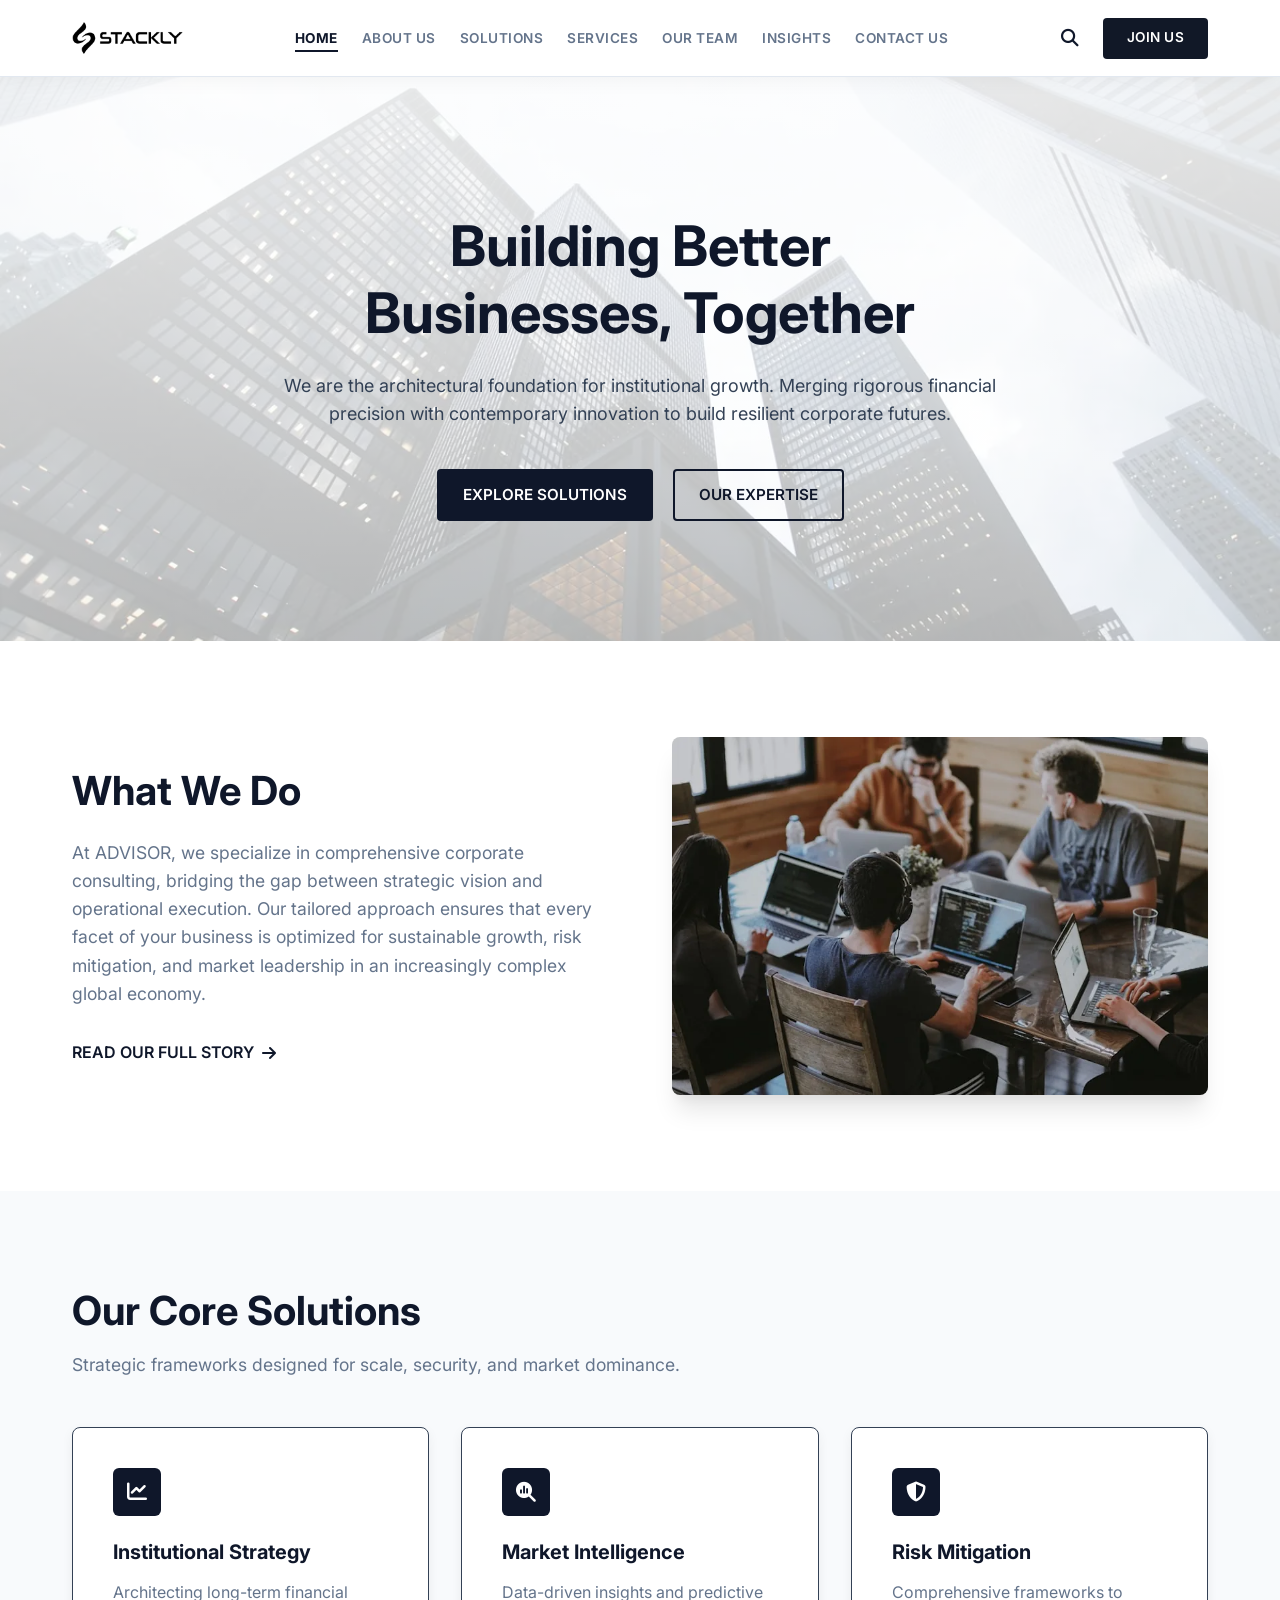
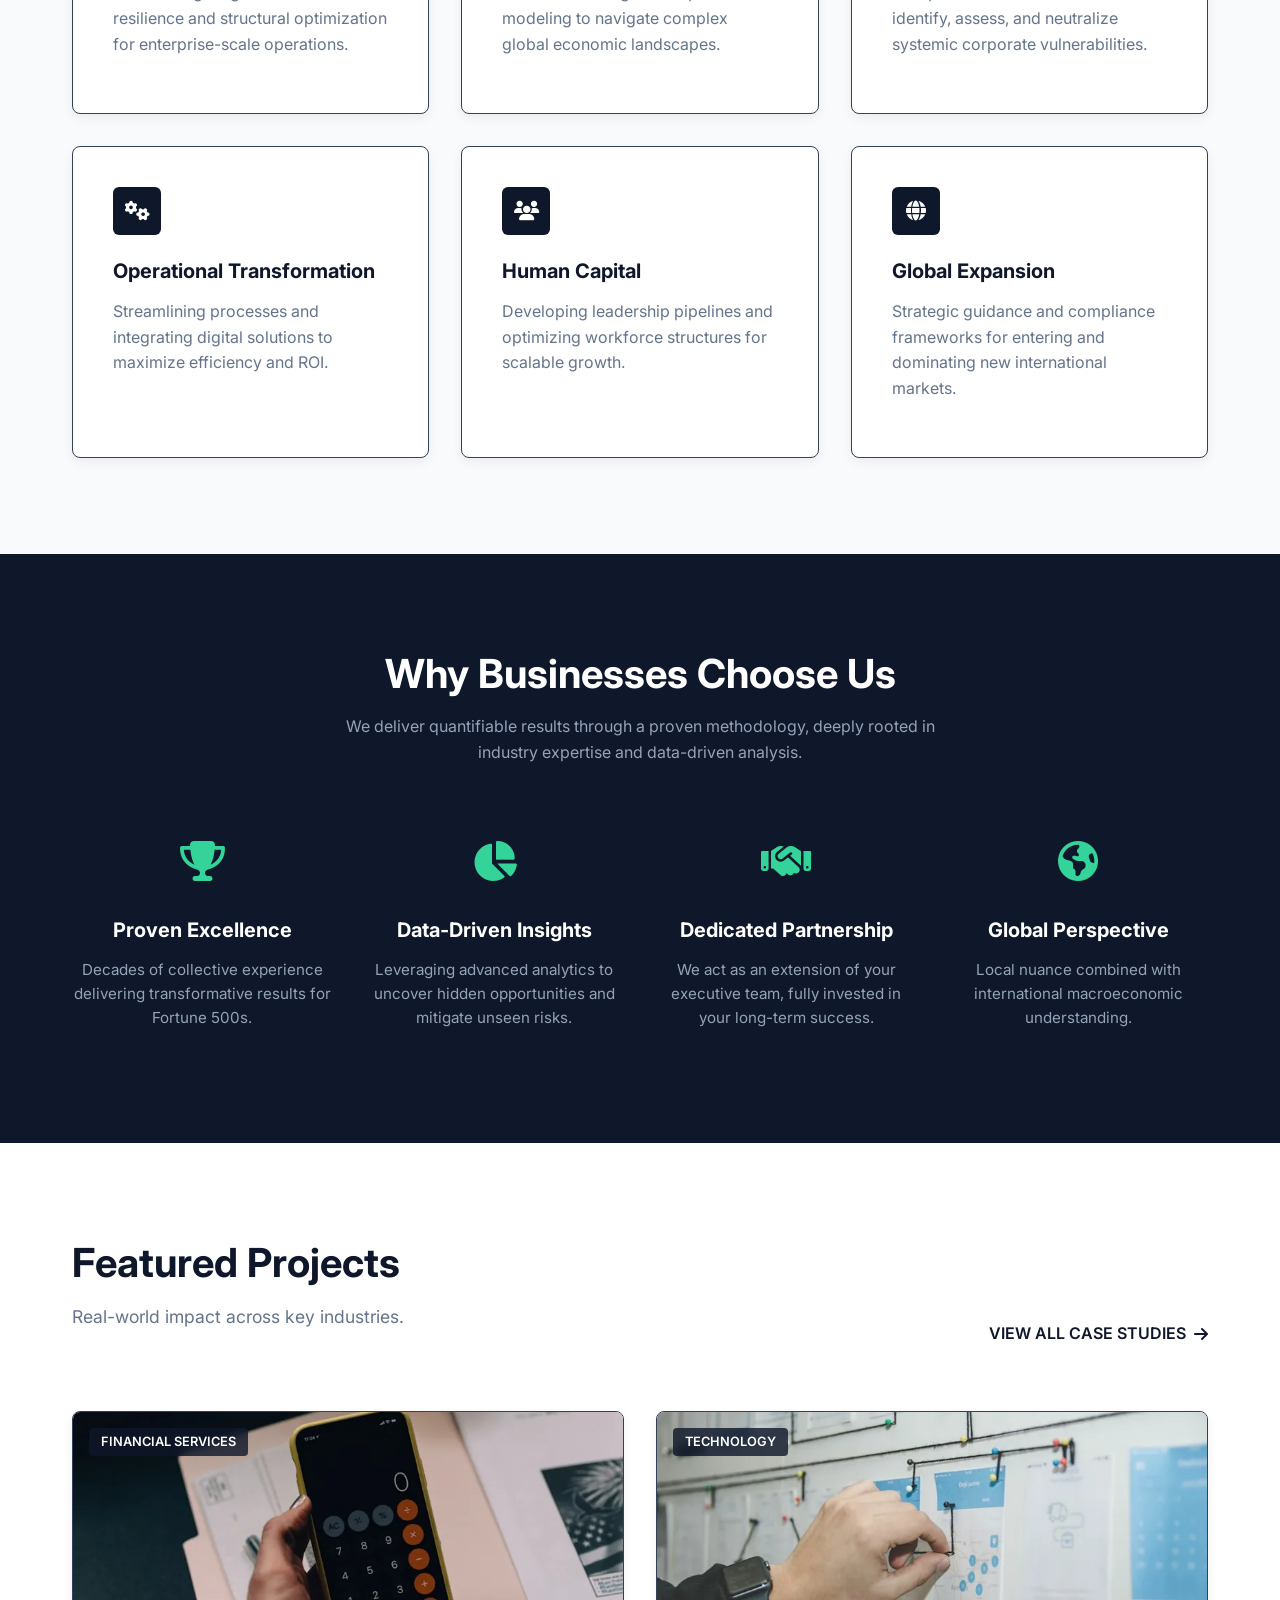
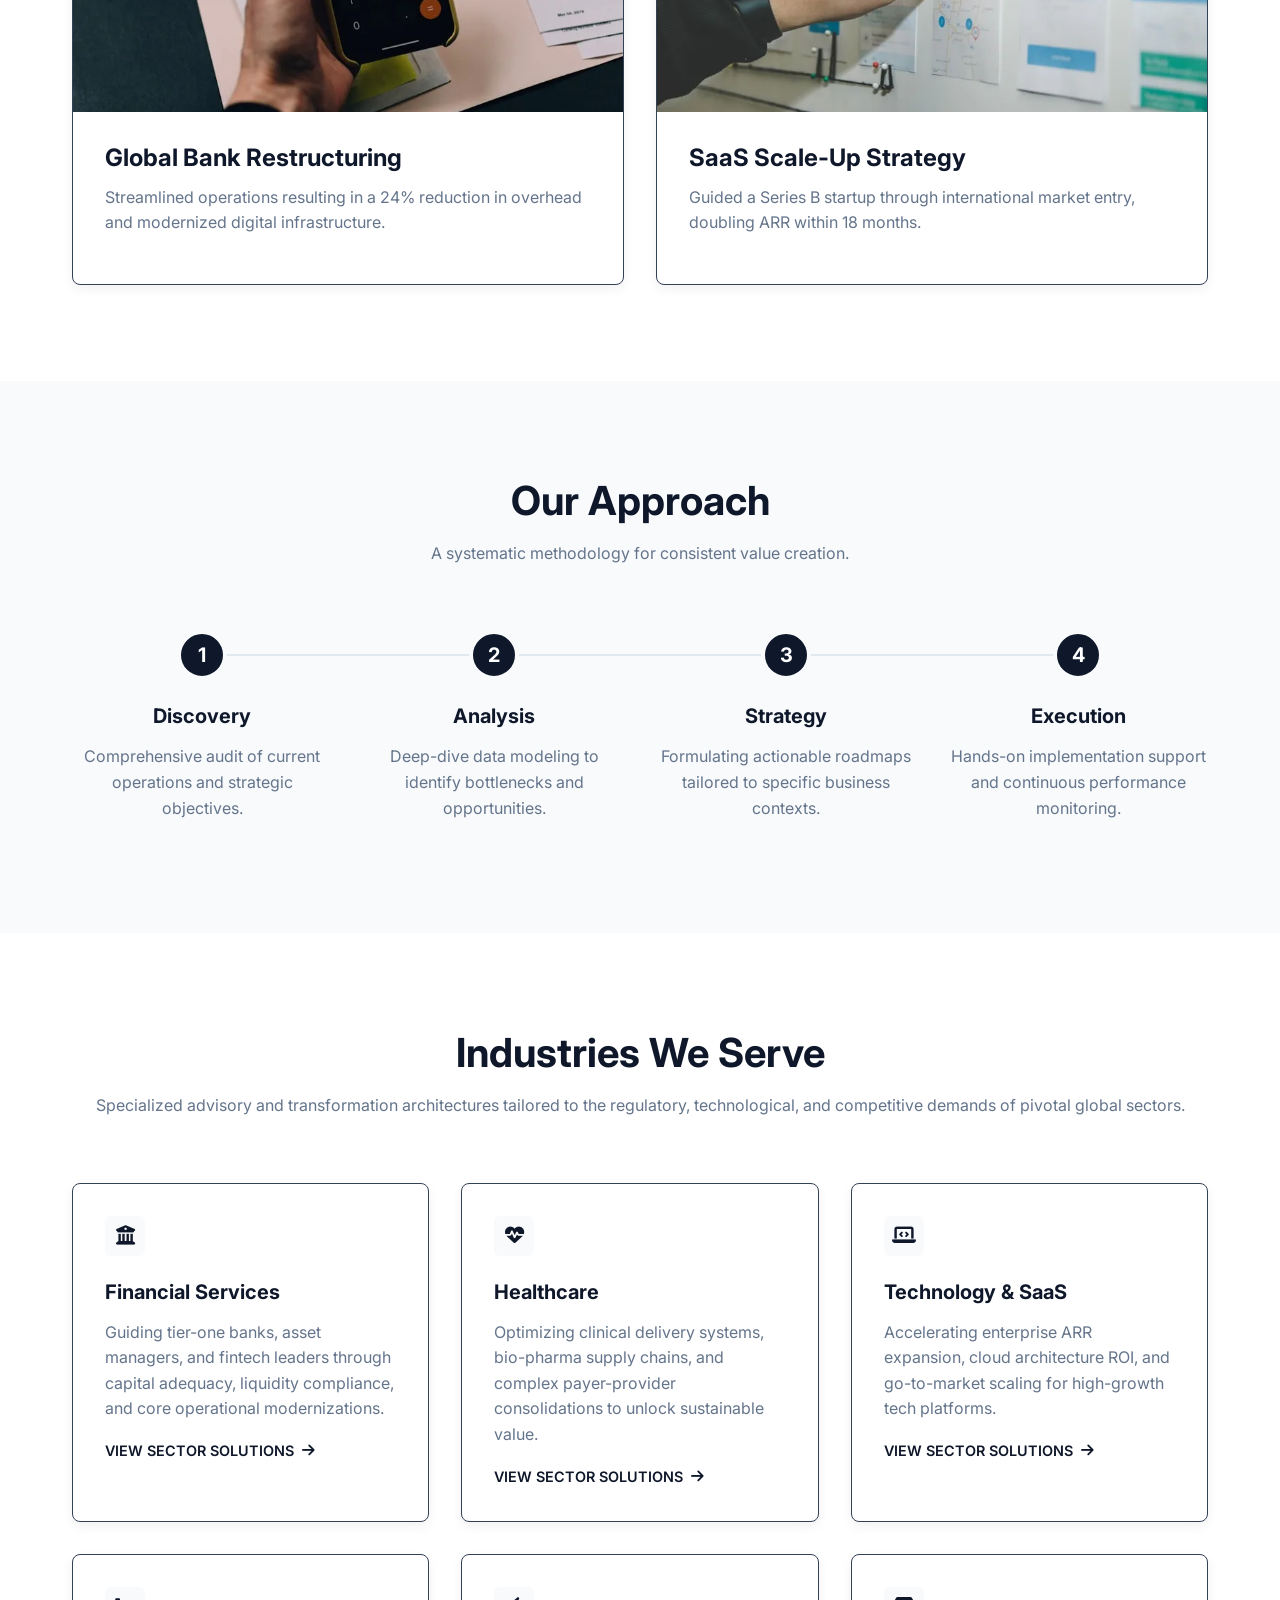
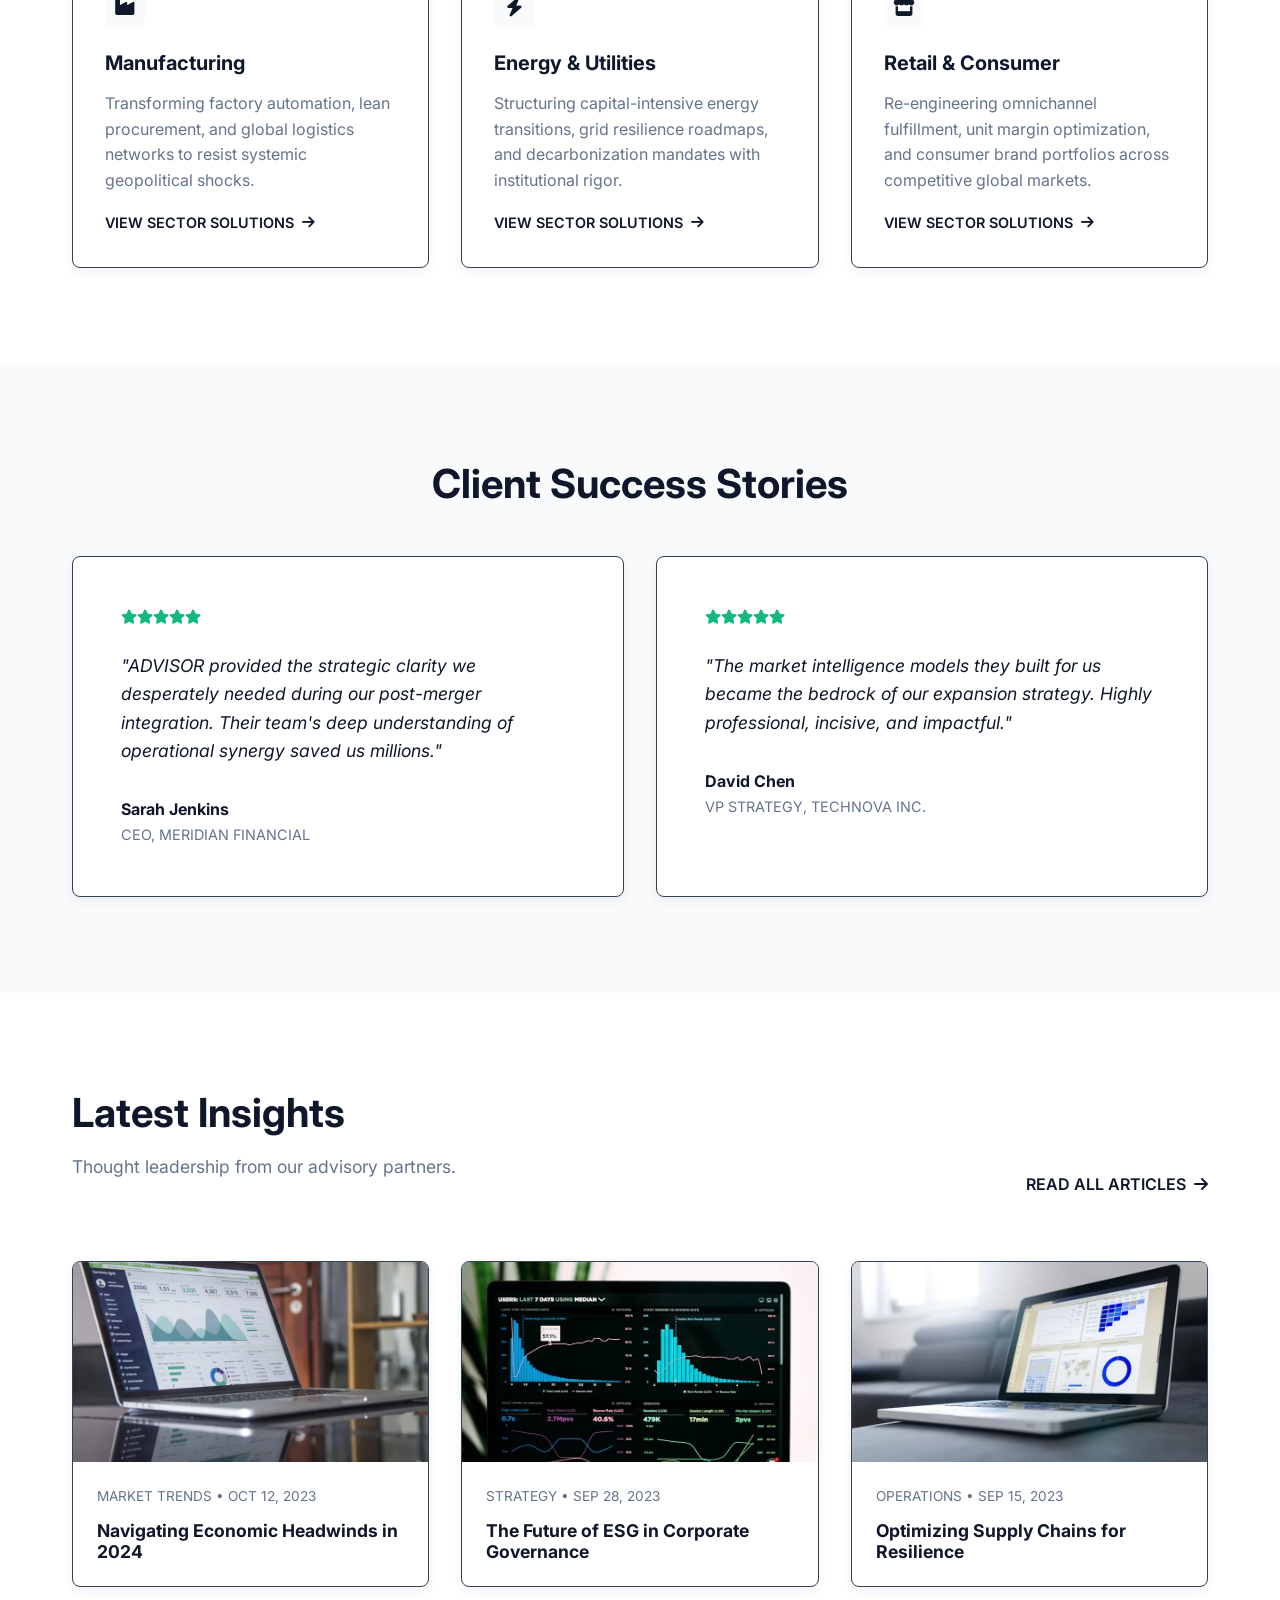
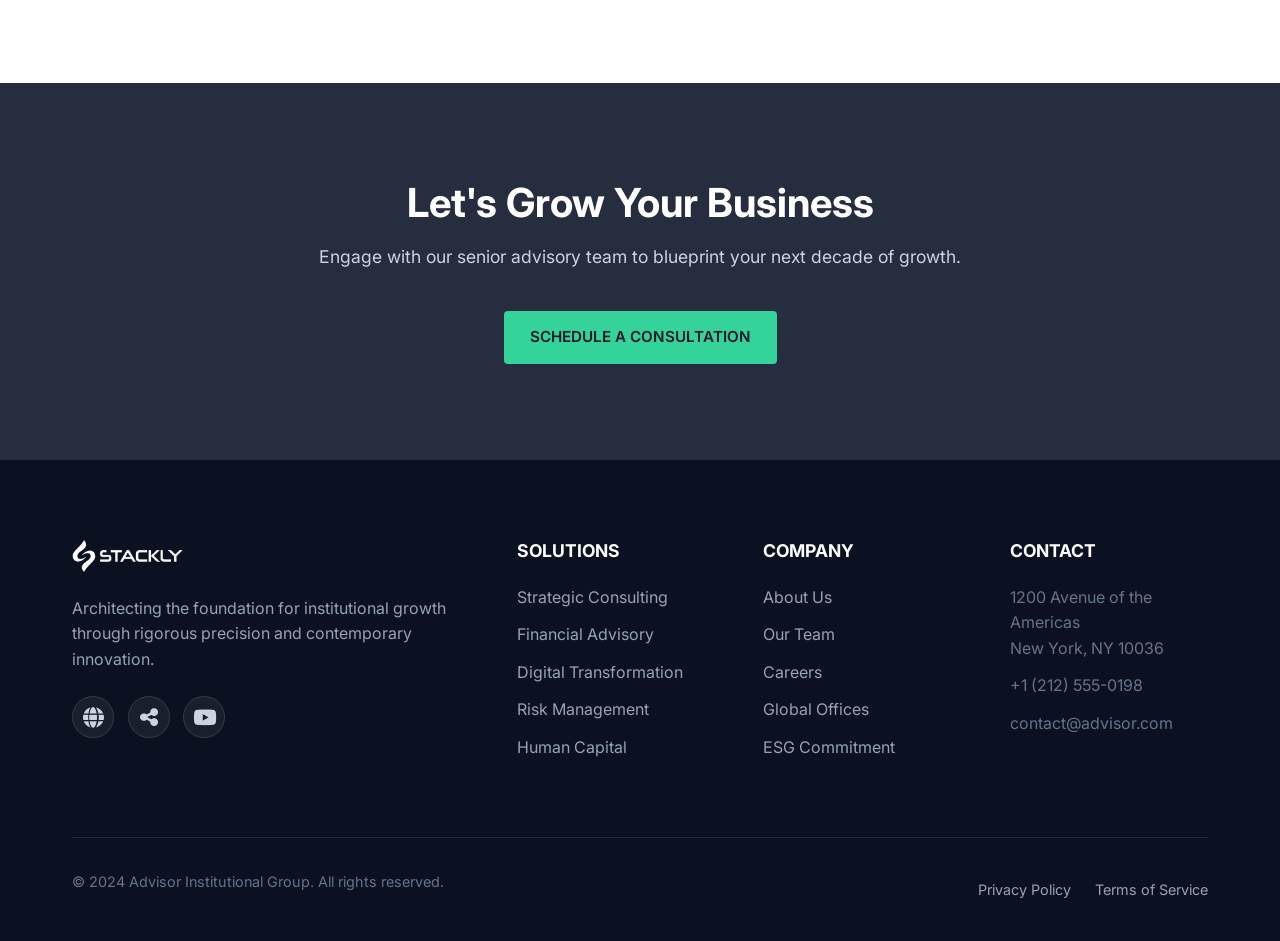
==== index.html @ fd28a03f "Initial commit: Stackly Advisory Enterprise Consulting Hub" ====
<!DOCTYPE html>
<html lang="en">
<head>
    <meta charset="UTF-8">
    <meta name="viewport" content="width=device-width, initial-scale=1.0">
    <title>Stratex - Building Better Businesses, Together</title>
    <link rel="preconnect" href="https://fonts.googleapis.com">
    <link rel="preconnect" href="https://fonts.gstatic.com" crossorigin>
    <link href="https://fonts.googleapis.com/css2?family=Inter:wght@300;400;500;600;700;800&display=swap" rel="stylesheet">
    <link rel="stylesheet" href="https://cdnjs.cloudflare.com/ajax/libs/font-awesome/6.4.0/css/all.min.css">
    <link rel="stylesheet" href="css/styles.css">
</head>
<body>

    <!-- Navbar -->
    <nav class="navbar">
        <div class="container nav-container">
            <div class="logo">
                <a href="index.html" style="display: flex; align-items: center;">
                    <img src="assets/logo-stackly.webp" alt="ADVISOR Logo" class="logo-icon">
                </a>
            </div>
            <ul class="nav-links">
                <li><a href="index.html" class="active">HOME</a></li>
                <li><a href="about.html">ABOUT US</a></li>
                <li><a href="solutions.html">SOLUTIONS</a></li>
                <li><a href="services.html">SERVICES</a></li>
                <li><a href="teams.html">OUR TEAM</a></li>
                <li><a href="insights.html">INSIGHTS</a></li>
                <li><a href="contact.html">CONTACT US</a></li>
            </ul>
            <div class="nav-actions">
                <button class="icon-btn search-icon" aria-label="Search"><i class="fa-solid fa-magnifying-glass"></i></button>
                <a href="signin.html" class="btn btn-primary join-btn">JOIN US</a>
                <button class="nav-hamburger-btn" id="nav-hamburger-btn" aria-label="Open Navigation Drawer" type="button">
                    <i class="fa-solid fa-bars"></i>
                </button>
            </div>
        </div>
    </nav>

    <!-- Hero Section -->
    <header class="hero">
        <div class="hero-overlay"></div>
        <div class="container hero-content">
            <h1>Building Better<br>Businesses, Together</h1>
            <p>We are the architectural foundation for institutional growth. Merging rigorous financial precision with contemporary innovation to build resilient corporate futures.</p>
            <div class="hero-buttons">
                <a href="404.html" class="btn btn-primary">EXPLORE SOLUTIONS</a>
                <a href="404.html" class="btn btn-secondary">OUR EXPERTISE</a>
            </div>
        </div>
    </header>

    <!-- What We Do Section -->
    <section class="what-we-do section-padding">
        <div class="container wwd-container">
            <div class="wwd-text">
                <h2>What We Do</h2>
                <p>At ADVISOR, we specialize in comprehensive corporate consulting, bridging the gap between strategic vision and operational execution. Our tailored approach ensures that every facet of your business is optimized for sustainable growth, risk mitigation, and market leadership in an increasingly complex global economy.</p>
                <a href="404.html" class="link-arrow">READ OUR FULL STORY <i class="fa-solid fa-arrow-right"></i></a>
            </div>
            <div class="wwd-image">
                <img src="assets/what-we-do-team.webp" alt="Team collaborating in a modern office">
            </div>
        </div>
    </section>

    <!-- Our Core Solutions Section -->
    <section class="core-solutions section-padding bg-light">
        <div class="container">
            <div class="section-header align-left">
                <h2>Our Core Solutions</h2>
                <p>Strategic frameworks designed for scale, security, and market dominance.</p>
            </div>
            <div class="solutions-grid">
                <!-- Solution Card 1 -->
                <div class="solution-card">
                    <div class="icon-box"><i class="fa-solid fa-chart-line"></i></div>
                    <h3>Institutional Strategy</h3>
                    <p>Architecting long-term financial resilience and structural optimization for enterprise-scale operations.</p>
                </div>
                <!-- Solution Card 2 -->
                <div class="solution-card">
                    <div class="icon-box"><i class="fa-solid fa-magnifying-glass-chart"></i></div>
                    <h3>Market Intelligence</h3>
                    <p>Data-driven insights and predictive modeling to navigate complex global economic landscapes.</p>
                </div>
                <!-- Solution Card 3 -->
                <div class="solution-card">
                    <div class="icon-box"><i class="fa-solid fa-shield-halved"></i></div>
                    <h3>Risk Mitigation</h3>
                    <p>Comprehensive frameworks to identify, assess, and neutralize systemic corporate vulnerabilities.</p>
                </div>
                <!-- Solution Card 4 -->
                <div class="solution-card">
                    <div class="icon-box"><i class="fa-solid fa-gears"></i></div>
                    <h3>Operational Transformation</h3>
                    <p>Streamlining processes and integrating digital solutions to maximize efficiency and ROI.</p>
                </div>
                <!-- Solution Card 5 -->
                <div class="solution-card">
                    <div class="icon-box"><i class="fa-solid fa-users"></i></div>
                    <h3>Human Capital</h3>
                    <p>Developing leadership pipelines and optimizing workforce structures for scalable growth.</p>
                </div>
                <!-- Solution Card 6 -->
                <div class="solution-card">
                    <div class="icon-box"><i class="fa-solid fa-globe"></i></div>
                    <h3>Global Expansion</h3>
                    <p>Strategic guidance and compliance frameworks for entering and dominating new international markets.</p>
                </div>
            </div>
        </div>
    </section>

    <!-- Why Choose Us Section -->
    <section class="why-choose-us section-padding">
        <div class="container text-center">
            <h2>Why Businesses Choose Us</h2>
            <p class="subtitle">We deliver quantifiable results through a proven methodology, deeply rooted in industry expertise and data-driven analysis.</p>
            <div class="stats-grid">
                <div class="stat-item">
                    <div class="stat-icon"><i class="fa-solid fa-trophy"></i></div>
                    <h4>Proven Excellence</h4>
                    <p>Decades of collective experience delivering transformative results for Fortune 500s.</p>
                </div>
                <div class="stat-item">
                    <div class="stat-icon"><i class="fa-solid fa-chart-pie"></i></div>
                    <h4>Data-Driven Insights</h4>
                    <p>Leveraging advanced analytics to uncover hidden opportunities and mitigate unseen risks.</p>
                </div>
                <div class="stat-item">
                    <div class="stat-icon"><i class="fa-solid fa-handshake"></i></div>
                    <h4>Dedicated Partnership</h4>
                    <p>We act as an extension of your executive team, fully invested in your long-term success.</p>
                </div>
                <div class="stat-item">
                    <div class="stat-icon"><i class="fa-solid fa-earth-americas"></i></div>
                    <h4>Global Perspective</h4>
                    <p>Local nuance combined with international macroeconomic understanding.</p>
                </div>
            </div>
        </div>
    </section>

    <!-- Featured Projects Section -->
    <section class="featured-projects section-padding">
        <div class="container">
            <div class="section-header flex-header">
                <div>
                    <h2>Featured Projects</h2>
                    <p>Real-world impact across key industries.</p>
                </div>
                <a href="404.html" class="link-arrow">VIEW ALL CASE STUDIES <i class="fa-solid fa-arrow-right"></i></a>
            </div>
            <div class="projects-grid">
                <div class="project-card">
                    <div class="project-image">
                        <img src="assets/project-global-bank.webp" alt="Global Bank Restructuring">
                        <span class="project-tag">FINANCIAL SERVICES</span>
                    </div>
                    <div class="project-content">
                        <h3>Global Bank Restructuring</h3>
                        <p>Streamlined operations resulting in a 24% reduction in overhead and modernized digital infrastructure.</p>
                    </div>
                </div>
                <div class="project-card">
                    <div class="project-image">
                        <img src="assets/project-ai-supply-chain.webp" alt="SaaS Scale-Up Strategy">
                        <span class="project-tag">TECHNOLOGY</span>
                    </div>
                    <div class="project-content">
                        <h3>SaaS Scale-Up Strategy</h3>
                        <p>Guided a Series B startup through international market entry, doubling ARR within 18 months.</p>
                    </div>
                </div>
            </div>
        </div>
    </section>

    <!-- Our Approach Section -->
    <section class="our-approach section-padding bg-light">
        <div class="container text-center">
            <h2>Our Approach</h2>
            <p class="subtitle">A systematic methodology for consistent value creation.</p>
            
            <div class="timeline">
                <div class="timeline-step">
                    <div class="step-number">1</div>
                    <h4>Discovery</h4>
                    <p>Comprehensive audit of current operations and strategic objectives.</p>
                </div>
                <div class="timeline-step">
                    <div class="step-number">2</div>
                    <h4>Analysis</h4>
                    <p>Deep-dive data modeling to identify bottlenecks and opportunities.</p>
                </div>
                <div class="timeline-step">
                    <div class="step-number">3</div>
                    <h4>Strategy</h4>
                    <p>Formulating actionable roadmaps tailored to specific business contexts.</p>
                </div>
                <div class="timeline-step">
                    <div class="step-number">4</div>
                    <h4>Execution</h4>
                    <p>Hands-on implementation support and continuous performance monitoring.</p>
                </div>
            </div>
        </div>
    </section>

    <!-- Industries We Serve Section -->
    <section class="industries section-padding">
        <div class="container text-center">
            <h2>Industries We Serve</h2>
            <p class="subtitle">Specialized advisory and transformation architectures tailored to the regulatory, technological, and competitive demands of pivotal global sectors.</p>
            
            <div class="industries-grid">
                <div class="industry-card">
                    <div class="ind-icon"><i class="fa-solid fa-building-columns"></i></div>
                    <h4>Financial Services</h4>
                    <p>Guiding tier-one banks, asset managers, and fintech leaders through capital adequacy, liquidity compliance, and core operational modernizations.</p>
                    <a href="404.html" class="link-arrow text-sm">VIEW SECTOR SOLUTIONS <i class="fa-solid fa-arrow-right"></i></a>
                </div>
                <div class="industry-card">
                    <div class="ind-icon"><i class="fa-solid fa-heart-pulse"></i></div>
                    <h4>Healthcare</h4>
                    <p>Optimizing clinical delivery systems, bio-pharma supply chains, and complex payer-provider consolidations to unlock sustainable value.</p>
                    <a href="404.html" class="link-arrow text-sm">VIEW SECTOR SOLUTIONS <i class="fa-solid fa-arrow-right"></i></a>
                </div>
                <div class="industry-card">
                    <div class="ind-icon"><i class="fa-solid fa-laptop-code"></i></div>
                    <h4>Technology & SaaS</h4>
                    <p>Accelerating enterprise ARR expansion, cloud architecture ROI, and go-to-market scaling for high-growth tech platforms.</p>
                    <a href="404.html" class="link-arrow text-sm">VIEW SECTOR SOLUTIONS <i class="fa-solid fa-arrow-right"></i></a>
                </div>
                <div class="industry-card">
                    <div class="ind-icon"><i class="fa-solid fa-industry"></i></div>
                    <h4>Manufacturing</h4>
                    <p>Transforming factory automation, lean procurement, and global logistics networks to resist systemic geopolitical shocks.</p>
                    <a href="404.html" class="link-arrow text-sm">VIEW SECTOR SOLUTIONS <i class="fa-solid fa-arrow-right"></i></a>
                </div>
                <div class="industry-card">
                    <div class="ind-icon"><i class="fa-solid fa-bolt"></i></div>
                    <h4>Energy & Utilities</h4>
                    <p>Structuring capital-intensive energy transitions, grid resilience roadmaps, and decarbonization mandates with institutional rigor.</p>
                    <a href="404.html" class="link-arrow text-sm">VIEW SECTOR SOLUTIONS <i class="fa-solid fa-arrow-right"></i></a>
                </div>
                <div class="industry-card">
                    <div class="ind-icon"><i class="fa-solid fa-store"></i></div>
                    <h4>Retail & Consumer</h4>
                    <p>Re-engineering omnichannel fulfillment, unit margin optimization, and consumer brand portfolios across competitive global markets.</p>
                    <a href="404.html" class="link-arrow text-sm">VIEW SECTOR SOLUTIONS <i class="fa-solid fa-arrow-right"></i></a>
                </div>
            </div>
        </div>
    </section>

    <!-- Client Success Stories Section -->
    <section class="testimonials section-padding bg-light">
        <div class="container">
            <h2 class="text-center">Client Success Stories</h2>
            <div class="testimonial-grid">
                <div class="testimonial-card">
                    <div class="stars">
                        <i class="fa-solid fa-star"></i><i class="fa-solid fa-star"></i><i class="fa-solid fa-star"></i><i class="fa-solid fa-star"></i><i class="fa-solid fa-star"></i>
                    </div>
                    <p class="quote">"ADVISOR provided the strategic clarity we desperately needed during our post-merger integration. Their team's deep understanding of operational synergy saved us millions."</p>
                    <div class="author">
                        <strong>Sarah Jenkins</strong>
                        <span>CEO, MERIDIAN FINANCIAL</span>
                    </div>
                </div>
                <div class="testimonial-card">
                    <div class="stars">
                        <i class="fa-solid fa-star"></i><i class="fa-solid fa-star"></i><i class="fa-solid fa-star"></i><i class="fa-solid fa-star"></i><i class="fa-solid fa-star"></i>
                    </div>
                    <p class="quote">"The market intelligence models they built for us became the bedrock of our expansion strategy. Highly professional, incisive, and impactful."</p>
                    <div class="author">
                        <strong>David Chen</strong>
                        <span>VP STRATEGY, TECHNOVA INC.</span>
                    </div>
                </div>
            </div>
        </div>
    </section>

    <!-- Latest Insights Section -->
    <section class="insights section-padding">
        <div class="container">
            <div class="section-header flex-header">
                <div>
                    <h2>Latest Insights</h2>
                    <p>Thought leadership from our advisory partners.</p>
                </div>
                <a href="404.html" class="link-arrow">READ ALL ARTICLES <i class="fa-solid fa-arrow-right"></i></a>
            </div>
            <div class="insights-grid">
                <div class="insight-card">
                    <img src="assets/insight-economic-headwinds.webp" alt="Navigating Economic Headwinds">
                    <div class="insight-content">
                        <span class="date">MARKET TRENDS • OCT 12, 2023</span>
                        <h3>Navigating Economic Headwinds in 2024</h3>
                    </div>
                </div>
                <div class="insight-card">
                    <img src="assets/insight-esg-mandates.webp" alt="ESG in Corporate Governance">
                    <div class="insight-content">
                        <span class="date">STRATEGY • SEP 28, 2023</span>
                        <h3>The Future of ESG in Corporate Governance</h3>
                    </div>
                </div>
                <div class="insight-card">
                    <img src="assets/insight-digital-banking.webp" alt="Optimizing Supply Chains">
                    <div class="insight-content">
                        <span class="date">OPERATIONS • SEP 15, 2023</span>
                        <h3>Optimizing Supply Chains for Resilience</h3>
                    </div>
                </div>
            </div>
        </div>
    </section>

    <!-- CTA Section -->
    <section class="cta-section">
        <div class="cta-overlay"></div>
        <div class="container cta-content">
            <h2>Let's Grow Your Business</h2>
            <p>Engage with our senior advisory team to blueprint your next decade of growth.</p>
            <a href="404.html" class="btn btn-accent">SCHEDULE A CONSULTATION</a>
        </div>
    </section>

    <!-- Footer -->
    <footer class="footer">
        <div class="container footer-grid">
            <div class="footer-brand">
                <div class="logo">
                    <img src="assets/logo-stackly.webp" alt="ADVISOR Logo" class="logo-icon">
                </div>
                <p>Architecting the foundation for institutional growth through rigorous precision and contemporary innovation.</p>
                <div class="social-links">
                    <a href="404.html" aria-label="Globe"><i class="fa-solid fa-globe"></i></a>
                    <a href="404.html" aria-label="Share"><i class="fa-solid fa-share-nodes"></i></a>
                    <a href="404.html" aria-label="YouTube"><i class="fa-brands fa-youtube"></i></a>
                </div>
            </div>
            <div class="footer-links">
                <h4>SOLUTIONS</h4>
                <ul>
                    <li><a href="solutions.html#practice-01">Strategic Consulting</a></li>
                    <li><a href="solutions.html#practice-02">Financial Advisory</a></li>
                    <li><a href="solutions.html#practice-04">Digital Transformation</a></li>
                    <li><a href="solutions.html#practice-06">Risk Management</a></li>
                    <li><a href="solutions.html#practice-05">Human Capital</a></li>
                </ul>
            </div>
            <div class="footer-links">
                <h4>COMPANY</h4>
                <ul>
                    <li><a href="about.html">About Us</a></li>
                    <li><a href="teams.html">Our Team</a></li>
                    <li><a href="#">Careers</a></li>
                    <li><a href="#">Global Offices</a></li>
                    <li><a href="#">ESG Commitment</a></li>
                </ul>
            </div>
            <div class="footer-contact">
                <h4>CONTACT</h4>
                <p>1200 Avenue of the Americas<br>New York, NY 10036</p>
                <p>+1 (212) 555-0198</p>
                <p>contact@advisor.com</p>
            </div>
        </div>
        <div class="container">
            <div class="footer-bottom">
                <p>&copy; 2024 Advisor Institutional Group. All rights reserved.</p>
                <div class="bottom-links">
                    <a href="#">Privacy Policy</a>
                    <a href="#">Terms of Service</a>
                </div>
            </div>
        </div>
    </footer>

    <script src="js/main.js"></script>
</body>
</html>
---- css/styles.css ----
/* Base Styles & Variables */
:root {
    --primary-dark: #0f172a;
    /* Slate 900 */
    --secondary-dark: #1e293b;
    /* Slate 800 */
    --text-main: #334155;
    /* Slate 700 */
    --text-light: #64748b;
    /* Slate 500 */
    --bg-light: #f8fafc;
    /* Slate 50 */
    --white: #ffffff;
    --accent-color: #10b981;
    /* Emerald 500 - used for subtle highlights */
    --accent-bright: #34d399;
    /* Emerald 400 - used for CTA */
    --border-color: #e2e8f0;
    /* Slate 200 */
    --font-main: 'Inter', sans-serif;
    --transition: all 0.3s ease;
    /* Additional Institutional Variables */
    --text-muted: #64748b;
    --text-subtle: #94a3b8;
    --border-light: #e2e8f0;
    --border-card: #e5e7eb;
    --bg-badge: #f8fafc;
    --bg-page: #ffffff;
    --accent-green: #10b981;
    --accent-red: #ef4444;
}

* {
    margin: 0;
    padding: 0;
    box-sizing: border-box;
}

html,
body {
    overflow-x: clip;
    max-width: 100%;
}

body {
    font-family: var(--font-main);
    color: var(--text-main);
    line-height: 1.6;
    background-color: var(--white);
    -webkit-font-smoothing: antialiased;
}

h1,
h2,
h3,
h4,
h5,
h6 {
    color: var(--primary-dark);
    font-weight: 700;
    line-height: 1.2;
    margin-bottom: 1rem;
}

h1 {
    font-size: 3.5rem;
}

h2 {
    font-size: 2.5rem;
}

h3 {
    font-size: 1.5rem;
}

h4 {
    font-size: 1.25rem;
}

p {
    margin-bottom: 1rem;
    color: var(--text-light);
}

a {
    text-decoration: none;
    color: var(--primary-dark);
    transition: var(--transition);
}

img {
    max-width: 100%;
    height: auto;
    display: block;
}

ul {
    list-style: none;
}

.container {
    max-width: 1200px;
    margin: 0 auto;
    padding: 0 2rem;
}

.section-padding {
    padding: 6rem 0;
}

.bg-light {
    background-color: var(--bg-light);
}

.text-center {
    text-align: center;
}

/* Buttons */
.btn {
    display: inline-block;
    padding: 0.75rem 1.5rem;
    border-radius: 4px;
    font-weight: 600;
    font-size: 0.95rem;
    cursor: pointer;
    transition: var(--transition);
    border: 2px solid transparent;
}

.btn-primary {
    background-color: var(--primary-dark);
    color: var(--white);
}

.btn-primary:hover {
    background-color: var(--secondary-dark);
    color: var(--white);
}

.btn-secondary {
    background-color: transparent;
    color: var(--primary-dark);
    border-color: var(--primary-dark);
}

.btn-secondary:hover {
    background-color: var(--primary-dark);
    color: var(--white);
}

.btn-accent {
    background-color: var(--accent-bright);
    color: var(--primary-dark);
}

.btn-accent:hover {
    background-color: #10b981;
    color: var(--primary-dark);
}

.icon-btn {
    background: none;
    border: none;
    font-size: 1.2rem;
    color: var(--primary-dark);
    cursor: pointer;
    transition: var(--transition);
}

.icon-btn:hover {
    color: var(--accent-color);
}

.link-arrow {
    display: inline-flex;
    align-items: center;
    gap: 0.5rem;
    font-weight: 600;
    color: var(--primary-dark);
}

.link-arrow i {
    transition: transform 0.3s ease;
}

.link-arrow:hover {
    color: var(--accent-color);
}

.link-arrow:hover i {
    transform: translateX(5px);
}

/* Navbar */
.navbar {
    padding: 1.1rem 0;
    position: sticky;
    top: 0;
    left: 0;
    width: 100%;
    z-index: 1000;
    background: rgba(255, 255, 255, 0.98);
    backdrop-filter: blur(12px);
    -webkit-backdrop-filter: blur(12px);
    border-bottom: 1px solid #e2e8f0;
    box-shadow: 0 4px 20px -2px rgba(0, 0, 0, 0.05);
    transition: all 0.3s ease;
}

.nav-container {
    display: flex;
    justify-content: space-between;
    align-items: center;
}

.logo {
    display: flex;
    align-items: center;
    gap: 0.5rem;
    font-size: 1.5rem;
    font-weight: 800;
    color: var(--primary-dark);
}

.logo-icon {
    height: 32px;
    width: auto;
    object-fit: contain;
    filter: brightness(0);
}

.nav-links {
    display: flex;
    gap: 1.5rem;
    align-items: center;
}

.nav-links a {
    font-weight: 600;
    font-size: 0.85rem;
    color: #64748b;
    text-transform: uppercase;
    letter-spacing: 0.5px;
    padding-bottom: 4px;
    border-bottom: 2px solid transparent;
}

.nav-links a:hover {
    color: var(--primary-dark);
}

.nav-links a.active {
    color: var(--primary-dark);
    font-weight: 700;
    border-bottom: 2px solid var(--primary-dark);
}

.nav-actions {
    display: flex;
    align-items: center;
    gap: 1.5rem;
}

.search-icon {
    font-size: 1.1rem;
    color: var(--primary-dark);
}

.join-btn {
    background-color: #111827;
    color: var(--white);
    border-radius: 4px;
    padding: 0.6rem 1.5rem;
    font-size: 0.85rem;
    font-weight: 600;
    text-transform: uppercase;
    letter-spacing: 0.5px;
    border: none;
}

.join-btn:hover {
    background-color: #374151;
    color: var(--white);
}

/* ========================================================
   PUBLIC NAVBAR MOBILE HAMBURGER & SIDEBAR DRAWER
   (Matches the Dashboard Sidebar Drawer Experience)
   ======================================================== */

/* Hamburger Button */
.nav-hamburger-btn {
    display: none;
    align-items: center;
    justify-content: center;
    width: 38px;
    height: 38px;
    background: transparent;
    border: 1px solid #e2e8f0;
    border-radius: 6px;
    color: var(--primary-dark);
    font-size: 1.25rem;
    cursor: pointer;
    transition: all 0.2s ease;
    flex-shrink: 0;
}

.nav-hamburger-btn:hover {
    background: #f1f5f9;
    color: #0284c7;
    border-color: #cbd5e1;
}

.nav-hamburger-btn:active {
    transform: scale(0.95);
}

/* Public Mobile Sidebar Backdrop */
.public-sidebar-backdrop {
    position: fixed;
    top: 0;
    left: 0;
    right: 0;
    bottom: 0;
    background: rgba(15, 23, 42, 0.65);
    backdrop-filter: blur(5px);
    -webkit-backdrop-filter: blur(5px);
    z-index: 2000;
    opacity: 0;
    pointer-events: none;
    transition: opacity 0.3s ease;
    touch-action: none !important;
}

.public-sidebar-backdrop.active {
    opacity: 1;
    pointer-events: auto;
    touch-action: none !important;
}

/* Public Mobile Sidebar Drawer */
.public-nav-sidebar {
    position: fixed;
    top: 0;
    left: 0;
    bottom: 0;
    width: 295px;
    max-width: 85vw;
    height: 100vh;
    height: 100dvh;
    background: #0f172a;
    color: #94a3b8;
    z-index: 2100;
    display: flex;
    flex-direction: column;
    transform: translateX(-100%);
    transition: transform 0.3s cubic-bezier(0.4, 0, 0.2, 1);
    box-shadow: none;
    border-right: 1px solid #1e293b;
    overscroll-behavior: contain !important;
}

.public-nav-sidebar.mobile-open {
    transform: translateX(0);
    box-shadow: 14px 0 40px rgba(0, 0, 0, 0.55);
}

/* Drawer Header */
.public-sidebar-header {
    height: 70px;
    padding: 0 1.25rem;
    border-bottom: 1px solid #1e293b;
    display: flex;
    justify-content: space-between;
    align-items: center;
    background: #0f172a;
    flex-shrink: 0;
}

.public-sidebar-brand {
    display: inline-flex;
    align-items: center;
    text-decoration: none;
}

.public-sidebar-brand img {
    height: 32px;
    width: auto;
    object-fit: contain;
    filter: brightness(0) invert(1);
    transition: opacity 0.2s ease;
}

.public-sidebar-brand:hover img {
    opacity: 0.85;
}

.public-sidebar-close {
    width: 36px;
    height: 36px;
    display: flex;
    align-items: center;
    justify-content: center;
    background: transparent;
    border: none;
    color: #94a3b8;
    font-size: 1.3rem;
    cursor: pointer;
    border-radius: 6px;
    transition: all 0.2s ease;
}

.public-sidebar-close:hover {
    background: #1e293b;
    color: #ffffff;
}

/* Search Box inside Drawer */
.public-sidebar-search {
    padding: 0.85rem 1.15rem;
    border-bottom: 1px solid #1e293b;
    display: flex;
    align-items: center;
    gap: 0.75rem;
    background: #0b1120;
    flex-shrink: 0;
}

.public-sidebar-search i {
    color: #64748b;
    font-size: 0.95rem;
}

.public-sidebar-search input {
    width: 100%;
    background: transparent;
    border: none;
    outline: none;
    color: #f8fafc;
    font-size: 0.88rem;
    font-family: var(--font-main);
}

.public-sidebar-search input::placeholder {
    color: #64748b;
}

/* Drawer Nav Body */
.public-sidebar-nav {
    flex: 1;
    overflow-y: auto;
    padding: 0.85rem 0.75rem;
    overscroll-behavior: contain;
}

.public-sidebar-nav::-webkit-scrollbar {
    width: 4px;
}

.public-sidebar-nav::-webkit-scrollbar-thumb {
    background: #334155;
    border-radius: 4px;
}

.public-sidebar-links {
    list-style: none;
    display: flex;
    flex-direction: column;
    gap: 0.35rem;
    padding: 0;
    margin: 0;
}

.public-sidebar-item {
    border-radius: 6px;
    transition: all 0.2s ease;
}

.public-sidebar-link {
    display: flex;
    align-items: center;
    justify-content: space-between;
    padding: 0.75rem 0.9rem;
    color: #94a3b8;
    text-decoration: none;
    font-size: 0.88rem;
    font-weight: 500;
    border-radius: 6px;
    transition: all 0.2s ease;
}

.public-sidebar-link-content {
    display: flex;
    align-items: center;
    gap: 0.85rem;
}

.public-sidebar-link i.link-icon {
    width: 22px;
    text-align: center;
    font-size: 0.95rem;
    color: #64748b;
    transition: color 0.2s ease;
}

.public-sidebar-link i.arrow-icon {
    font-size: 0.72rem;
    color: #475569;
    opacity: 0.6;
    transition: transform 0.2s ease, color 0.2s ease;
}

.public-sidebar-link:hover {
    background: #1e293b;
    color: #ffffff;
}

.public-sidebar-link:hover i.link-icon {
    color: #38bdf8;
}

.public-sidebar-link:hover i.arrow-icon {
    transform: translateX(3px);
    color: #ffffff;
    opacity: 1;
}

.public-sidebar-link.active {
    background: rgba(14, 165, 233, 0.15);
    color: #38bdf8;
    font-weight: 600;
    border-left: 3px solid #0ea5e9;
}

.public-sidebar-link.active i.link-icon {
    color: #38bdf8;
}

.public-sidebar-link.active i.arrow-icon {
    color: #38bdf8;
    opacity: 1;
}

/* Drawer Footer */
.public-sidebar-footer {
    padding: 1rem 1.15rem 1.25rem;
    border-top: 1px solid #1e293b;
    background: #0b1120;
    display: flex;
    flex-direction: column;
    gap: 0.85rem;
    flex-shrink: 0;
}

.public-sidebar-join-btn {
    display: flex;
    align-items: center;
    justify-content: center;
    gap: 0.5rem;
    width: 100%;
    padding: 0.75rem 1rem;
    background: #10b981;
    color: #ffffff !important;
    font-weight: 600;
    font-size: 0.88rem;
    letter-spacing: 0.5px;
    border-radius: 6px;
    text-align: center;
    transition: all 0.2s ease;
}

.public-sidebar-join-btn:hover {
    background: #059669;
    transform: translateY(-1px);
    box-shadow: 0 4px 12px rgba(16, 185, 129, 0.3);
}

.public-sidebar-tagline {
    display: flex;
    align-items: center;
    justify-content: center;
    gap: 0.45rem;
    font-size: 0.72rem;
    color: #64748b;
    text-align: center;
}

.public-sidebar-tagline i {
    color: #10b981;
}

/* Hero Section */
.hero {
    position: relative;
    padding: 8.5rem 0 7.5rem;
    background-image: url('../assets/hero-corporate-building.webp');
    background-size: cover;
    background-position: center;
    text-align: center;
}

.hero-overlay {
    position: absolute;
    top: 0;
    left: 0;
    width: 100%;
    height: 100%;
    background: linear-gradient(to bottom, rgba(255, 255, 255, 0.9) 0%, rgba(255, 255, 255, 0.7) 100%);
    z-index: 1;
}

.hero-content {
    position: relative;
    z-index: 2;
    max-width: 800px;
}

.hero h1 {
    margin-bottom: 1.5rem;
}

.hero p {
    font-size: 1.125rem;
    margin-bottom: 2.5rem;
    color: var(--text-main);
}

.hero-buttons {
    display: flex;
    justify-content: center;
    align-items: center;
    gap: 1.25rem;
}

.btn-hero-link {
    display: inline-flex;
    align-items: center;
    gap: 6px;
    font-size: 0.95rem;
    font-weight: 600;
    color: var(--primary-dark);
    text-decoration: none;
    padding: 0.75rem 1rem;
    transition: var(--transition);
}

.btn-hero-link:hover {
    color: var(--accent-color);
    transform: translateX(3px);
}

/* What We Do Section */
.wwd-container {
    display: grid;
    grid-template-columns: 1fr 1fr;
    gap: 4rem;
    align-items: center;
}

.wwd-text h2 {
    margin-bottom: 1.5rem;
}

.wwd-text p {
    margin-bottom: 2rem;
    font-size: 1.1rem;
}

.wwd-image img {
    border-radius: 8px;
    box-shadow: 0 20px 25px -5px rgba(0, 0, 0, 0.1), 0 10px 10px -5px rgba(0, 0, 0, 0.04);
}

/* Core Solutions Section */
.section-header {
    text-align: center;
    max-width: 600px;
    margin: 0 auto 4rem;
}

.section-header.align-left {
    text-align: left;
    max-width: 100%;
    margin: 0 0 3rem 0;
}

.section-header p {
    font-size: 1.1rem;
}

.solutions-grid {
    display: grid;
    grid-template-columns: repeat(3, 1fr);
    gap: 2rem;
}

.solution-card {
    background: var(--white);
    padding: 2.5rem;
    border-radius: 8px;
    border: 1.5px solid #334155;
    box-shadow: 0 4px 6px -1px rgba(0, 0, 0, 0.05);
    transition: transform 0.3s ease, box-shadow 0.3s ease, border-color 0.3s ease;
}

.solution-card:hover {
    transform: translateY(-5px);
    border-color: #2563eb;
    box-shadow: 0 14px 28px -6px rgba(37, 99, 235, 0.18), 0 4px 10px rgba(0, 0, 0, 0.05);
}

.solution-card .icon-box {
    width: 48px;
    height: 48px;
    background-color: var(--primary-dark);
    color: var(--white);
    display: flex;
    align-items: center;
    justify-content: center;
    font-size: 1.25rem;
    border-radius: 6px;
    margin-bottom: 1.5rem;
}

.solution-card h3 {
    font-size: 1.25rem;
    margin-bottom: 1rem;
}

/* Why Choose Us Section */
.why-choose-us {
    background-color: var(--primary-dark);
    color: var(--white);
}

.why-choose-us h2 {
    color: var(--white);
}

.why-choose-us .subtitle {
    color: #94a3b8;
    /* Slate 400 */
    max-width: 600px;
    margin: 0 auto 4rem;
}

.stats-grid {
    display: grid;
    grid-template-columns: repeat(4, 1fr);
    gap: 2rem;
}

.stat-item {
    text-align: center;
}

.stat-icon {
    font-size: 2.5rem;
    color: var(--accent-bright);
    margin-bottom: 1.5rem;
}

.stat-item h4 {
    color: var(--white);
    margin-bottom: 1rem;
}

.stat-item p {
    color: #94a3b8;
    font-size: 0.95rem;
}

/* Featured Projects Section */
.flex-header {
    display: flex;
    justify-content: space-between;
    align-items: flex-end;
    text-align: left;
    max-width: 100%;
}

.projects-grid {
    display: grid;
    grid-template-columns: repeat(2, 1fr);
    gap: 2rem;
}

.project-card {
    border-radius: 8px;
    overflow: hidden;
    background: var(--white);
    border: 1.5px solid #334155;
    box-shadow: 0 4px 6px -1px rgba(0, 0, 0, 0.05);
    transition: transform 0.3s ease, box-shadow 0.3s ease, border-color 0.3s ease;
}

.project-card:hover {
    transform: translateY(-4px);
    border-color: #2563eb;
    box-shadow: 0 14px 28px -6px rgba(37, 99, 235, 0.18), 0 4px 10px rgba(0, 0, 0, 0.05);
}

.project-image {
    position: relative;
    height: 300px;
    overflow: hidden;
}

.project-image img {
    width: 100%;
    height: 100%;
    object-fit: cover;
    transition: transform 0.5s ease;
}

.project-card:hover .project-image img {
    transform: scale(1.05);
}

.project-tag {
    position: absolute;
    top: 1rem;
    left: 1rem;
    background: rgba(15, 23, 42, 0.8);
    color: var(--white);
    padding: 0.25rem 0.75rem;
    border-radius: 4px;
    font-size: 0.8rem;
    font-weight: 600;
    backdrop-filter: blur(4px);
}

.project-content {
    padding: 2rem;
}

.project-content h3 {
    margin-bottom: 0.75rem;
}

/* Our Approach Section */
.our-approach .subtitle {
    margin-bottom: 4rem;
}

.timeline {
    display: grid;
    grid-template-columns: repeat(4, 1fr);
    gap: 2rem;
    position: relative;
}

.timeline::before {
    content: '';
    position: absolute;
    top: 24px;
    left: 10%;
    right: 10%;
    height: 2px;
    background-color: var(--border-color);
    z-index: 1;
}

.timeline-step {
    position: relative;
    z-index: 2;
}

.step-number {
    width: 50px;
    height: 50px;
    background-color: var(--primary-dark);
    color: var(--white);
    border-radius: 50%;
    display: flex;
    align-items: center;
    justify-content: center;
    font-size: 1.25rem;
    font-weight: 700;
    margin: 0 auto 1.5rem;
    border: 4px solid var(--bg-light);
}

/* Industries We Serve Section */
.industries .subtitle {
    margin-bottom: 4rem;
}

.industries-grid {
    display: grid;
    grid-template-columns: repeat(3, 1fr);
    gap: 2rem;
}

.industry-card {
    padding: 2rem;
    border: 1.5px solid #334155;
    border-radius: 8px;
    text-align: left;
    transition: transform 0.3s ease, box-shadow 0.3s ease, border-color 0.3s ease;
}

.industry-card:hover {
    transform: translateY(-4px);
    border-color: #2563eb;
    box-shadow: 0 14px 28px -6px rgba(37, 99, 235, 0.18), 0 4px 10px rgba(0, 0, 0, 0.05);
}

.ind-icon {
    width: 40px;
    height: 40px;
    background-color: var(--bg-light);
    color: var(--primary-dark);
    display: flex;
    align-items: center;
    justify-content: center;
    border-radius: 6px;
    margin-bottom: 1.5rem;
    font-size: 1.2rem;
}

.text-sm {
    font-size: 0.9rem;
}

/* Testimonials Section */
.testimonial-grid {
    display: grid;
    grid-template-columns: repeat(2, 1fr);
    gap: 2rem;
    margin-top: 3rem;
}

.testimonial-card {
    background: var(--white);
    padding: 3rem;
    border-radius: 8px;
    border: 1.5px solid #334155;
    box-shadow: 0 4px 6px -1px rgba(0, 0, 0, 0.05);
    transition: transform 0.3s ease, box-shadow 0.3s ease, border-color 0.3s ease;
}

.testimonial-card:hover {
    transform: translateY(-4px);
    border-color: #2563eb;
    box-shadow: 0 14px 28px -6px rgba(37, 99, 235, 0.18), 0 4px 10px rgba(0, 0, 0, 0.05);
}

.stars {
    color: var(--accent-color);
    margin-bottom: 1.5rem;
    font-size: 0.9rem;
}

.quote {
    font-size: 1.1rem;
    color: var(--primary-dark);
    font-style: italic;
    margin-bottom: 2rem;
}

.author strong {
    display: block;
    color: var(--primary-dark);
}

.author span {
    font-size: 0.9rem;
    color: var(--text-light);
}

/* Latest Insights Section */
.insights-grid {
    display: grid;
    grid-template-columns: repeat(3, 1fr);
    gap: 2rem;
}

.insight-card {
    border-radius: 8px;
    overflow: hidden;
    background: var(--white);
    border: 1.5px solid #334155;
    box-shadow: 0 4px 6px -1px rgba(0, 0, 0, 0.05);
    transition: transform 0.3s ease, box-shadow 0.3s ease, border-color 0.3s ease;
}

.insight-card:hover {
    transform: translateY(-4px);
    border-color: #2563eb;
    box-shadow: 0 14px 28px -6px rgba(37, 99, 235, 0.18), 0 4px 10px rgba(0, 0, 0, 0.05);
}

.insight-card img {
    width: 100%;
    height: 200px;
    object-fit: cover;
}

.insight-content {
    padding: 1.5rem;
}

.insight-content .date {
    display: block;
    font-size: 0.85rem;
    color: var(--text-light);
    margin-bottom: 0.75rem;
}

.insight-content h3 {
    font-size: 1.1rem;
    margin-bottom: 0;
}

/* CTA Section */
.cta-section {
    position: relative;
    padding: 6rem 0;
    background-image: url('../assets/hero-corporate-building.webp');
    background-size: cover;
    background-position: center;
    background-attachment: fixed;
    text-align: center;
}

.cta-overlay {
    position: absolute;
    top: 0;
    left: 0;
    width: 100%;
    height: 100%;
    background: rgba(15, 23, 42, 0.9);
}

.cta-content {
    position: relative;
    z-index: 2;
    color: var(--white);
}

.cta-content h2 {
    color: var(--white);
    margin-bottom: 1rem;
}

.cta-content p {
    color: #cbd5e1;
    margin-bottom: 2.5rem;
    font-size: 1.1rem;
}

/* Footer */
.footer {
    background-color: #0b1120;
    color: #94a3b8;
    padding: 5rem 0 2rem;
}

.footer-grid {
    display: grid;
    grid-template-columns: minmax(0, 2fr) repeat(3, minmax(0, 1fr));
    gap: 3rem;
    margin-bottom: 4rem;
}

.footer-brand .logo {
    color: var(--white);
    margin-bottom: 1.5rem;
}

.footer-brand .logo-icon {
    filter: brightness(0) invert(1);
}

.footer-brand p {
    color: #94a3b8;
    margin-bottom: 1.5rem;
}

.social-links {
    display: flex;
    align-items: center;
    gap: 0.85rem;
    margin-top: 1.25rem;
}

.social-links a {
    display: inline-flex;
    align-items: center;
    justify-content: center;
    width: 42px;
    height: 42px;
    border-radius: 50%;
    background: rgba(255, 255, 255, 0.06);
    border: 1px solid rgba(255, 255, 255, 0.12);
    color: #cbd5e1;
    font-size: 1.3rem;
    transition: all 0.25s cubic-bezier(0.4, 0, 0.2, 1);
}

.social-links a:hover {
    color: #ffffff;
    background: #0284c7;
    border-color: #38bdf8;
    transform: translateY(-2px);
    box-shadow: 0 4px 14px rgba(2, 132, 199, 0.4);
}

.footer h4 {
    color: var(--white);
    margin-bottom: 1.5rem;
    font-size: 1.1rem;
}

.footer-links ul li {
    margin-bottom: 0.75rem;
}

.footer-links ul li a {
    color: #94a3b8;
}

.footer-links ul li a:hover {
    color: var(--white);
    padding-left: 5px;
}

.footer-contact p {
    margin-bottom: 0.75rem;
}

.footer-bottom {
    display: flex;
    justify-content: space-between;
    align-items: center;
    padding-top: 2rem;
    border-top: 1px solid rgba(255, 255, 255, 0.1);
    font-size: 0.9rem;
}

.bottom-links {
    display: flex;
    gap: 1.5rem;
}

.bottom-links a {
    color: #94a3b8;
}

.bottom-links a:hover {
    color: var(--white);
}

/* Responsive Design */
@media (max-width: 992px) {

    .wwd-container,
    .projects-grid,
    .testimonial-grid {
        grid-template-columns: 1fr;
    }

    .solutions-grid,
    .industries-grid,
    .insights-grid {
        grid-template-columns: repeat(2, 1fr);
    }

    .stats-grid {
        grid-template-columns: repeat(2, 1fr);
    }

    .timeline {
        grid-template-columns: 1fr 1fr;
    }

    .timeline::before {
        display: none;
    }

    .footer-grid {
        grid-template-columns: 1fr 1fr;
    }
}

@media (max-width: 991px) {
    .nav-links {
        display: none !important;
    }

    .nav-hamburger-btn {
        display: inline-flex !important;
    }
}

@media (max-width: 768px) {
    .hero {
        padding: 8rem 0 5rem;
    }

    .hero h1 {
        font-size: 2.5rem;
    }

    .solutions-grid,
    .industries-grid,
    .insights-grid,
    .stats-grid,
    .timeline,
    .footer-grid {
        grid-template-columns: 1fr;
    }

    .flex-header {
        flex-direction: column;
        align-items: flex-start;
        gap: 1rem;
    }

    .footer-bottom {
        flex-direction: column;
        gap: 1rem;
        text-align: center;
    }
}

@media (max-width: 576px) {
    .navbar {
        padding: 0.75rem 0;
    }

    .navbar .container {
        padding: 0 1rem;
    }

    .nav-actions {
        gap: 0.65rem;
    }

    .navbar .join-btn {
        padding: 0.45rem 0.85rem;
        font-size: 0.78rem;
    }

    .navbar .logo-icon {
        height: 28px;
    }

    .nav-hamburger-btn {
        width: 36px;
        height: 36px;
        font-size: 1.15rem;
    }
}

/* Authentication Pages Global Layout */
body.auth-page {
    min-height: 100vh;
    display: flex;
    flex-direction: column;
    justify-content: space-between;
    background-color: #f8fafc;
}



/* ========================================================
   SECTION: ABOUT US PAGE STYLES
   ======================================================== */
/* about.css - Specific styles for the About Us page */



.eyebrow {
    display: block;
    font-size: 0.8rem;
    font-weight: 700;
    text-transform: uppercase;
    letter-spacing: 1.5px;
    color: var(--text-light);
    margin-bottom: 0.75rem;
}

.text-accent {
    color: var(--accent-bright);
}

.align-left {
    text-align: left;
    margin-left: 0;
}

/* Hero */
.about-hero {
    padding: 7rem 0 4.5rem;
    background-color: var(--bg-light);
    border-bottom: 1px solid var(--border-color);
    background-image: linear-gradient(to right, rgba(248, 250, 252, 0.96), rgba(248, 250, 252, 0.82)), url('../assets/hero-corporate-building.webp');
    background-size: cover;
    background-position: center;
}

.about-hero-text {
    max-width: 820px;
}

.about-hero .eyebrow {
    display: inline-flex;
    align-items: center;
    gap: 8px;
    font-size: 0.8rem;
    font-weight: 700;
    text-transform: uppercase;
    letter-spacing: 1.5px;
    color: var(--text-light);
    margin-bottom: 1.25rem;
}

.about-hero .badge-square {
    width: 6px;
    height: 6px;
    background-color: #10b981;
    border-radius: 1px;
    display: inline-block;
}

.about-hero h1 {
    font-size: 3.25rem;
    font-weight: 800;
    line-height: 1.15;
    letter-spacing: -0.02em;
    color: var(--primary-dark);
    margin-bottom: 1.5rem;
}

.about-hero p {
    font-size: 1.1rem;
    line-height: 1.65;
    color: #475569;
    margin-bottom: 0;
}

.hero-stats {
    display: grid;
    grid-template-columns: repeat(4, minmax(0, 1fr));
    gap: 2rem;
    border-top: 1px solid var(--border-color);
    padding-top: 2.5rem;
    margin-top: 4rem;
    width: 100%;
}

.stat {
    display: flex;
    flex-direction: column;
    gap: 0.5rem;
}

.stat-label {
    font-size: 0.75rem;
    font-weight: 700;
    color: var(--text-light);
    letter-spacing: 1px;
}

.stat-value {
    font-size: 1.6rem;
    font-weight: 800;
    color: var(--primary-dark);
}

/* Stewardship */
.stewardship-grid {
    display: grid;
    grid-template-columns: repeat(2, minmax(0, 1fr));
    gap: 4rem;
    align-items: center;
}

.stewardship-quote {
    margin-top: 2rem;
    padding: 1.5rem;
    border-left: 4px solid var(--primary-dark);
    background-color: var(--bg-light);
    font-size: 1.1rem;
    font-style: italic;
    color: var(--primary-dark);
}

.stewardship-quote footer {
    margin-top: 1rem;
    font-size: 0.8rem;
    font-weight: 700;
    font-style: normal;
    color: var(--text-light);
}

.stewardship-visual {
    position: relative;
}

.stewardship-visual img {
    border-radius: 4px;
    width: 100%;
}

.visual-badge {
    position: absolute;
    bottom: -20px;
    left: -20px;
    background-color: var(--primary-dark);
    color: var(--white);
    padding: 2rem;
    border-radius: 4px;
    max-width: 250px;
}

.badge-number {
    display: block;
    font-size: 2.5rem;
    font-weight: 800;
    color: var(--accent-bright);
    margin-bottom: 0.5rem;
    line-height: 1;
}

.badge-text {
    font-size: 0.85rem;
    font-weight: 600;
    letter-spacing: 0.5px;
}

/* Practitioners */
.practitioners-grid {
    display: grid;
    grid-template-columns: repeat(3, minmax(0, 1fr));
    gap: 2rem;
    margin-top: 3rem;
}

.practitioner-card {
    background: var(--white);
    padding: 2rem;
    border-radius: 4px;
    border: 1.5px solid #334155;
    transition: transform 0.25s ease, box-shadow 0.25s ease, border-color 0.25s ease;
}

.practitioner-card:hover {
    transform: translateY(-4px);
    border-color: #2563eb;
    box-shadow: 0 14px 28px -6px rgba(37, 99, 235, 0.12), 0 4px 10px rgba(0, 0, 0, 0.05);
}

.practitioner-card i {
    font-size: 1.5rem;
    color: var(--primary-dark);
    margin-bottom: 1.5rem;
}

/* Mission & Vision */
.mv-grid {
    display: grid;
    grid-template-columns: repeat(2, minmax(0, 1fr));
    gap: 2rem;
}

.mv-card {
    padding: 3.5rem 3rem;
    border-radius: 4px;
    display: flex;
    flex-direction: column;
    transition: transform 0.25s ease, box-shadow 0.25s ease, border-color 0.25s ease;
}

.mv-card:hover {
    transform: translateY(-4px);
    box-shadow: 0 16px 32px -8px rgba(37, 99, 235, 0.12), 0 4px 12px rgba(0, 0, 0, 0.05);
    border-color: #2563eb;
}

.light-card {
    background-color: var(--white);
    border: 1.5px solid #334155;
    border-top: 4px solid var(--primary-dark);
}

.dark-card {
    background-color: var(--primary-dark);
    color: var(--white);
    border-top: 3.5px solid var(--accent-color);
}

.mv-card-header {
    display: flex;
    justify-content: space-between;
    align-items: center;
    margin-bottom: 2rem;
}

.mv-label {
    font-size: 0.8rem;
    font-weight: 700;
    letter-spacing: 1.5px;
    margin-bottom: 0;
}

.light-card .mv-label {
    color: var(--text-light);
}

.dark-card .mv-label {
    color: #94a3b8;
}

.light-card .mv-icon {
    font-size: 1.25rem;
    color: var(--text-light);
}

.dark-card .mv-icon {
    font-size: 1.25rem;
    color: var(--accent-color);
}

.mv-card h3 {
    font-size: 1.85rem;
    font-weight: 700;
    line-height: 1.25;
    margin-bottom: 1.5rem;
}

.dark-card h3 {
    color: var(--white);
}

.mv-card p {
    flex-grow: 1;
    font-size: 1rem;
    line-height: 1.65;
    margin-bottom: 3rem;
}

.light-card p {
    color: #475569;
}

.dark-card p {
    color: #94a3b8;
}

.mv-footer {
    font-size: 0.75rem;
    font-weight: 700;
    padding-top: 1.5rem;
    border-top: 1px solid;
    letter-spacing: 0.5px;
}

.light-card .mv-footer {
    border-color: var(--border-color);
    color: var(--primary-dark);
}

.dark-card .mv-footer {
    border-color: rgba(255, 255, 255, 0.1);
    color: #ffffff;
}

/* Philosophy */
.philosophy-header {
    display: flex;
    justify-content: space-between;
    align-items: flex-end;
    margin-bottom: 3.5rem;
    gap: 2rem;
}

.philosophy-header h2 {
    font-size: 2.25rem;
    font-weight: 800;
    letter-spacing: -0.02em;
    margin: 0;
}

.philosophy-header p {
    max-width: 420px;
    font-size: 0.95rem;
    line-height: 1.6;
    color: var(--text-light);
    margin-bottom: 0;
}

.philosophy-grid {
    display: grid;
    grid-template-columns: repeat(3, minmax(0, 1fr));
    gap: 2rem;
    width: 100%;
}

.phil-card {
    padding: 2.5rem 2rem;
    background: var(--white);
    border: 1.5px solid #334155;
    border-radius: 6px;
    box-shadow: 0 1px 3px rgba(0, 0, 0, 0.02);
    display: flex;
    flex-direction: column;
    transition: transform 0.25s ease, box-shadow 0.25s ease, border-color 0.25s ease;
}

.phil-card:hover {
    transform: translateY(-4px);
    border-color: #2563eb;
    box-shadow: 0 14px 28px -6px rgba(37, 99, 235, 0.12), 0 4px 10px rgba(0, 0, 0, 0.05);
}

.phil-tenet {
    display: inline-block;
    align-self: flex-start;
    font-size: 0.72rem;
    font-weight: 700;
    color: var(--primary-dark);
    background: #f1f5f9;
    padding: 0.3rem 0.85rem;
    border-radius: 100px;
    margin-bottom: 1.5rem;
    letter-spacing: 0.5px;
}

.phil-card h4 {
    font-size: 1.25rem;
    font-weight: 700;
    color: var(--primary-dark);
    line-height: 1.3;
    margin-bottom: 1rem;
}

.phil-card p {
    font-size: 0.95rem;
    line-height: 1.65;
    color: var(--text-light);
    margin-bottom: 0;
}

/* Methodology */
.method-grid {
    display: grid;
    grid-template-columns: repeat(4, minmax(0, 1fr));
    gap: 1.5rem;
    margin-top: 3.5rem;
    width: 100%;
}

.method-card {
    background: #ffffff;
    border: 1.5px solid #334155;
    padding: 2.5rem 1.75rem;
    border-radius: 6px;
    display: flex;
    flex-direction: column;
    transition: transform 0.25s ease, box-shadow 0.25s ease, border-color 0.25s ease;
}

.method-card:hover {
    transform: translateY(-4px);
    border-color: #2563eb;
    box-shadow: 0 14px 28px -6px rgba(37, 99, 235, 0.12), 0 4px 10px rgba(0, 0, 0, 0.05);
}

.method-num {
    font-size: 2.75rem;
    font-weight: 400;
    color: #64748b;
    margin-bottom: 1.25rem;
    line-height: 1;
}

.method-card h4 {
    font-size: 1.25rem;
    font-weight: 700;
    color: var(--primary-dark);
    line-height: 1.25;
    margin-bottom: 1rem;
}

.method-card p {
    font-size: 0.92rem;
    line-height: 1.6;
    color: var(--text-light);
    margin-bottom: 0;
}

/* Differentiators */
.differentiators {
    background-color: var(--bg-light);
}

.diff-container {
    display: grid;
    grid-template-columns: 320px minmax(0, 1fr);
    gap: 4rem;
    align-items: start;
    width: 100%;
}

.diff-text {
    position: sticky;
    top: 100px;
    max-width: 320px;
}

.diff-text h2 {
    font-size: 2.5rem;
    font-weight: 800;
    line-height: 1.15;
    letter-spacing: -0.02em;
    color: var(--primary-dark);
    margin-bottom: 1.5rem;
}

.diff-text p {
    font-size: 1rem;
    line-height: 1.65;
    color: #475569;
    margin-bottom: 2rem;
}

.diff-text .link-arrow {
    display: inline-flex;
    align-items: center;
    gap: 8px;
    font-size: 0.8rem;
    font-weight: 800;
    letter-spacing: 0.5px;
    color: var(--primary-dark);
    text-decoration: none !important;
    border-bottom: none !important;
}

.diff-text .link-arrow:hover {
    color: var(--accent-color);
    text-decoration: none !important;
}

.diff-grid {
    display: grid;
    grid-template-columns: repeat(2, minmax(0, 1fr));
    gap: 1.5rem;
    width: 100%;
}

.diff-card {
    background: var(--white);
    padding: 2.25rem 2rem;
    border: 1.5px solid #334155;
    border-radius: 6px;
    display: flex;
    flex-direction: column;
    transition: transform 0.25s ease, box-shadow 0.25s ease, border-color 0.25s ease;
}

.diff-card:hover {
    transform: translateY(-4px);
    border-color: #2563eb;
    box-shadow: 0 14px 28px -6px rgba(37, 99, 235, 0.12), 0 4px 10px rgba(0, 0, 0, 0.05);
}

.diff-card i {
    font-size: 1.5rem;
    color: var(--primary-dark);
    margin-bottom: 1.5rem;
    display: block;
}

.diff-card h4 {
    font-size: 1.25rem;
    font-weight: 700;
    color: var(--primary-dark);
    margin-bottom: 1rem;
    line-height: 1.3;
}

.diff-card p {
    font-size: 0.92rem;
    line-height: 1.6;
    color: var(--text-light);
    margin-bottom: 0;
}

/* Values */
.mx-auto {
    margin-left: auto;
    margin-right: auto;
}

.max-w-lg {
    max-width: 600px;
}

.values-grid {
    display: grid;
    grid-template-columns: repeat(5, minmax(0, 1fr));
    gap: 1.25rem;
    margin-top: 4rem;
    width: 100%;
}

.value-card {
    background: #ffffff;
    padding: 2rem 1rem;
    border-radius: 4px;
    border: 1.5px solid #334155;
    text-align: center;
    transition: transform 0.25s ease, box-shadow 0.25s ease, border-color 0.25s ease;
}

.value-card:hover {
    transform: translateY(-4px);
    border-color: #2563eb;
    box-shadow: 0 14px 28px -6px rgba(37, 99, 235, 0.12), 0 4px 10px rgba(0, 0, 0, 0.05);
}

.value-card i {
    font-size: 1.5rem;
    color: var(--primary-dark);
    margin-bottom: 1.25rem;
}

.value-card h4 {
    font-size: 1.1rem;
    margin-bottom: 1rem;
}

.value-card p {
    font-size: 0.9rem;
    margin-bottom: 0;
}

/* Chronology */
.flex-between {
    display: flex;
    justify-content: space-between;
    align-items: flex-end;
}

.record-text {
    font-size: 0.8rem;
    font-weight: 700;
    letter-spacing: 1px;
    color: var(--text-light);
    text-transform: uppercase;
}

.timeline-list {
    margin: 4rem auto 0;
    display: flex;
    flex-direction: column;
    gap: 0;
    max-width: 860px;
    width: 100%;
}

.tl-item {
    display: grid;
    grid-template-columns: 14px 80px minmax(0, 1fr);
    gap: 3rem;
    padding-bottom: 4rem;
    position: relative;
}

.tl-item:last-child {
    padding-bottom: 0;
}

/* Vertical line */
.tl-item::before {
    content: '';
    position: absolute;
    left: 6px;
    top: 24px;
    bottom: -8px;
    width: 2px;
    background-color: #cbd5e1;
}

.tl-item:last-child::before {
    height: 48px;
    bottom: auto;
}

.tl-marker {
    width: 14px;
    height: 14px;
    border: 2px solid var(--primary-dark);
    border-radius: 50%;
    background-color: var(--white);
    margin-top: 8px;
    position: relative;
    z-index: 2;
}

.tl-year {
    font-size: 1.5rem;
    font-weight: 800;
    color: var(--primary-dark);
    display: flex;
    align-items: flex-start;
}

.tl-content h4 {
    margin-bottom: 0.5rem;
    font-size: 1.25rem;
    font-weight: 700;
    color: var(--primary-dark);
}

.tl-content p {
    margin-bottom: 0;
    max-width: 620px;
    font-size: 0.95rem;
    line-height: 1.6;
    color: var(--text-light);
}

/* About CTA */
.about-cta {
    background-color: var(--primary-dark);
    padding: 6rem 0;
}

.cta-content-dark h2 {
    color: var(--white);
    margin-bottom: 1.5rem;
}

.cta-content-dark p {
    color: #94a3b8;
    max-width: 600px;
    margin: 0 auto 3rem;
    font-size: 1.1rem;
}

.btn-outline-light {
    display: inline-block;
    padding: 0.75rem 1.5rem;
    border-radius: 4px;
    font-weight: 600;
    font-size: 0.95rem;
    cursor: pointer;
    transition: var(--transition);
    background: transparent;
    color: var(--white);
    border: 2px solid rgba(255, 255, 255, 0.2);
}

.btn-outline-light:hover {
    background: var(--white);
    color: var(--primary-dark);
}

.cta-buttons {
    display: flex;
    justify-content: center;
    gap: 1rem;
}

/* Responsive adjustments */
@media (max-width: 992px) {

    .stewardship-grid,
    .mv-grid,
    .philosophy-grid,
    .diff-container,
    .diff-grid {
        grid-template-columns: 1fr;
    }

    .diff-text {
        position: static;
        max-width: 100%;
        margin-bottom: 2.5rem;
    }

    .method-grid {
        grid-template-columns: 1fr 1fr;
    }

    .values-grid {
        grid-template-columns: 1fr 1fr 1fr;
    }

    .hero-stats {
        grid-template-columns: repeat(2, 1fr);
        gap: 1.5rem;
    }

    .philosophy-header,
    .flex-between {
        flex-direction: column;
        align-items: flex-start;
        gap: 1rem;
    }
}

@media (max-width: 768px) {
    .about-hero h1 {
        font-size: 2.5rem;
    }

    .hero-stats {
        grid-template-columns: 1fr;
        gap: 1.25rem;
    }

    .practitioners-grid {
        grid-template-columns: 1fr;
    }

    .method-grid,
    .values-grid {
        grid-template-columns: 1fr;
    }

    .timeline-list {
        margin: 3rem 0 0;
        max-width: 100%;
    }

    .tl-item {
        grid-template-columns: 14px 60px 1fr;
        gap: 1.5rem;
    }

    .cta-buttons {
        flex-direction: column;
    }
}


/* ========================================================
   SECTION: SOLUTIONS PAGE STYLES
   ======================================================== */
/* solutions.css - Dedicated Styles for Solutions & Institutional Capabilities */

/* Eyebrow utility */
.solutions-eyebrow {
    display: inline-block;
    font-size: 0.75rem;
    font-weight: 700;
    text-transform: uppercase;
    letter-spacing: 1.8px;
    color: #64748b;
    margin-bottom: 0.85rem;
}

.solutions-eyebrow.accent-blue {
    color: #0284c7;
}

.solutions-eyebrow.accent-cyan {
    color: #38bdf8;
}

/* Hero Section */
.solutions-hero {
    position: relative;
    padding: 7.5rem 0 5rem;
    background-color: #ffffff;
    background-image:
        linear-gradient(to right, rgba(255, 255, 255, 0.98) 0%, rgba(255, 255, 255, 0.93) 48%, rgba(255, 255, 255, 0.55) 75%, rgba(255, 255, 255, 0.2) 100%),
        url('../assets/services-cta-bg.webp');
    background-size: cover;
    background-position: right center;
    border-bottom: 1px solid var(--border-color);
}

.solutions-hero-text {
    max-width: 820px;
}

.solutions-hero h1 {
    font-size: 3.5rem;
    font-weight: 800;
    line-height: 1.15;
    color: #0f172a;
    letter-spacing: -0.025em;
    margin-bottom: 1.5rem;
}

.solutions-hero-desc {
    font-size: 1.125rem;
    line-height: 1.65;
    color: #475569;
    max-width: 740px;
    margin-bottom: 0;
}

.solutions-stats-row {
    display: grid;
    grid-template-columns: repeat(4, minmax(0, 1fr));
    gap: 2rem;
    border-top: 1px solid #e2e8f0;
    padding-top: 2.5rem;
    margin-top: 4rem;
    width: 100%;
}

.solutions-stat-item {
    display: flex;
    flex-direction: column;
}

.solutions-stat-val {
    font-size: 2.25rem;
    font-weight: 800;
    color: #0f172a;
    line-height: 1.1;
    letter-spacing: -0.02em;
    margin-bottom: 0.4rem;
}

.solutions-stat-label {
    font-size: 0.68rem;
    font-weight: 700;
    text-transform: uppercase;
    letter-spacing: 1.2px;
    color: #64748b;
    line-height: 1.35;
}

/* Practice Areas Filter/Nav Bar */
.practice-nav-bar {
    background: #ffffff;
    border-bottom: 1px solid #e2e8f0;
    position: sticky;
    top: 0;
    z-index: 90;
    box-shadow: 0 1px 3px rgba(0, 0, 0, 0.03);
}

.practice-nav-container {
    display: flex;
    align-items: center;
    gap: 0.65rem;
    padding: 0.85rem 2rem;
    overflow-x: auto;
    scrollbar-width: none;
    /* Firefox */
    -ms-overflow-style: none;
    /* IE & Edge */
}

.practice-nav-container::-webkit-scrollbar {
    display: none;
    /* Chrome, Safari, Opera */
}

.practice-nav-label {
    font-size: 0.72rem;
    font-weight: 800;
    text-transform: uppercase;
    letter-spacing: 1px;
    color: #0f172a;
    white-space: nowrap;
    margin-right: 0.5rem;
}

.practice-pill {
    display: inline-block;
    padding: 0.42rem 0.95rem;
    font-size: 0.78rem;
    font-weight: 600;
    color: #475569;
    background: #ffffff;
    border: 1px solid #e2e8f0;
    border-radius: 9999px;
    white-space: nowrap;
    text-decoration: none;
    transition: all 0.2s ease;
}

.practice-pill:hover,
.practice-pill.active {
    background: #0f172a;
    color: #ffffff;
    border-color: #0f172a;
}

/* Capability Matrix Section */
.capability-section {
    padding: 6rem 0;
    background-color: #ffffff;
}

.matrix-header-grid {
    display: flex;
    justify-content: space-between;
    align-items: flex-end;
    gap: 3rem;
    margin-bottom: 3.5rem;
}

.matrix-header-left h2 {
    font-size: 2.5rem;
    font-weight: 800;
    color: #0f172a;
    letter-spacing: -0.02em;
    margin-bottom: 0;
}

.matrix-header-right p {
    font-size: 0.95rem;
    color: #64748b;
    line-height: 1.6;
    max-width: 480px;
    margin-bottom: 0.35rem;
}

/* 3x3 Cards Grid */
.matrix-cards-grid {
    display: grid;
    grid-template-columns: repeat(3, 1fr);
    gap: 2rem;
}

.practice-card {
    background: #ffffff;
    border: 1.5px solid #334155;
    border-radius: 6px;
    padding: 2.25rem 2rem;
    display: flex;
    flex-direction: column;
    box-shadow: 0 1px 3px rgba(0, 0, 0, 0.02);
    transition: transform 0.25s ease, box-shadow 0.25s ease, border-color 0.25s ease;
}

.practice-card:hover {
    transform: translateY(-4px);
    box-shadow: 0 16px 32px -8px rgba(37, 99, 235, 0.12), 0 4px 12px rgba(15, 23, 42, 0.05);
    border-color: #2563eb;
}

.practice-card-top {
    display: flex;
    justify-content: space-between;
    align-items: center;
    margin-bottom: 1.25rem;
}

.practice-number {
    font-size: 0.72rem;
    font-weight: 700;
    letter-spacing: 1.5px;
    color: #64748b;
    text-transform: uppercase;
}

.practice-icon {
    font-size: 1.25rem;
    color: #0f172a;
    display: flex;
    align-items: center;
    justify-content: center;
}

.practice-title {
    font-size: 1.35rem;
    font-weight: 800;
    color: #0f172a;
    line-height: 1.25;
    margin-bottom: 0.85rem;
    letter-spacing: -0.01em;
}

.practice-summary {
    font-size: 0.88rem;
    color: #64748b;
    line-height: 1.55;
    margin-bottom: 1.75rem;
    min-height: 58px;
}

.deliverables-block {
    padding-top: 1.25rem;
    border-top: 1px solid #f1f5f9;
    margin-bottom: 2rem;
    flex-grow: 1;
}

.deliverables-heading {
    font-size: 0.68rem;
    font-weight: 800;
    letter-spacing: 1.2px;
    text-transform: uppercase;
    color: #0f172a;
    margin-bottom: 0.95rem;
    display: block;
}

.deliverables-list {
    list-style: none;
    padding: 0;
    margin: 0;
}

.deliverables-list li {
    font-size: 0.82rem;
    font-weight: 500;
    color: #334155;
    line-height: 1.45;
    padding: 0.45rem 0 0.45rem 1.25rem;
    position: relative;
    border-bottom: 1px dashed #f1f5f9;
}

.deliverables-list li:last-child {
    border-bottom: none;
}

.deliverables-list li::before {
    content: "";
    position: absolute;
    left: 0;
    top: 0.85rem;
    width: 4px;
    height: 4px;
    border-radius: 50%;
    background-color: #334155;
}

/* Outcome Box */
.outcome-box {
    margin-top: auto;
    padding-top: 1.25rem;
    border-top: 1px solid #e2e8f0;
    display: flex;
    justify-content: space-between;
    align-items: center;
    gap: 1rem;
    min-height: 52px;
}

.outcome-tag {
    font-size: 0.64rem;
    font-weight: 800;
    text-transform: uppercase;
    letter-spacing: 1px;
    color: #94a3b8;
    line-height: 1.25;
}

.outcome-value {
    font-size: 1.05rem;
    font-weight: 800;
    color: #0f172a;
    text-align: right;
    letter-spacing: -0.01em;
}

/* Engagement Framework Section */
.framework-section {
    padding: 6rem 0;
    background-color: #f8fafc;
    border-top: 1px solid #e2e8f0;
    border-bottom: 1px solid #e2e8f0;
}

.framework-header {
    max-width: 760px;
    margin-bottom: 3.5rem;
}

.framework-header h2 {
    font-size: 2.5rem;
    font-weight: 800;
    color: #0f172a;
    letter-spacing: -0.02em;
    margin-bottom: 1rem;
}

.framework-header p {
    font-size: 1.05rem;
    color: #64748b;
    line-height: 1.6;
}

.framework-grid {
    display: grid;
    grid-template-columns: repeat(4, 1fr);
    gap: 1.5rem;
}

.framework-card {
    background: #ffffff;
    border: 1.5px solid #334155;
    border-radius: 6px;
    padding: 2.25rem 1.75rem 2rem;
    display: flex;
    flex-direction: column;
    justify-content: space-between;
    box-shadow: 0 1px 3px rgba(0, 0, 0, 0.02);
    transition: transform 0.25s ease, box-shadow 0.25s ease, border-color 0.25s ease;
}

.framework-card:hover {
    transform: translateY(-4px);
    box-shadow: 0 14px 28px -6px rgba(37, 99, 235, 0.12), 0 4px 10px rgba(15, 23, 42, 0.05);
    border-color: #2563eb;
}

.framework-phase-tag {
    font-size: 0.72rem;
    font-weight: 800;
    letter-spacing: 1.5px;
    text-transform: uppercase;
    color: #0284c7;
    margin-bottom: 0.85rem;
}

.framework-card h3 {
    font-size: 1.25rem;
    font-weight: 800;
    color: #0f172a;
    line-height: 1.25;
    margin-bottom: 1rem;
    letter-spacing: -0.01em;
}

.framework-card p {
    font-size: 0.875rem;
    color: #64748b;
    line-height: 1.6;
    margin-bottom: 2rem;
    flex-grow: 1;
}

.framework-timeline-tag {
    display: inline-block;
    font-size: 0.8rem;
    font-weight: 600;
    color: #475569;
    border-top: 1px solid #f1f5f9;
    padding-top: 1rem;
    width: 100%;
}

/* Mandate Preparation CTA */
.mandate-cta-section {
    background-color: #0f172a;
    padding: 5.5rem 0;
    color: #ffffff;
}

.mandate-cta-container {
    display: flex;
    justify-content: space-between;
    align-items: center;
    gap: 4rem;
}

.mandate-cta-left {
    max-width: 680px;
}

.mandate-cta-left h2 {
    font-size: 2.75rem;
    font-weight: 800;
    color: #ffffff;
    line-height: 1.15;
    letter-spacing: -0.02em;
    margin-bottom: 1.25rem;
}

.mandate-cta-left p {
    font-size: 1.05rem;
    color: #94a3b8;
    line-height: 1.65;
    margin-bottom: 0;
}

.mandate-cta-right {
    display: flex;
    flex-direction: column;
    gap: 0.85rem;
    width: 340px;
    max-width: 100%;
    flex-shrink: 0;
}

.btn-consultation {
    background-color: #6ee7b7;
    color: #0f172a;
    font-weight: 800;
    font-size: 0.82rem;
    letter-spacing: 0.5px;
    text-transform: uppercase;
    padding: 0.9rem 1.5rem;
    border-radius: 2px;
    display: flex;
    justify-content: center;
    align-items: center;
    width: 100%;
    border: none;
    cursor: pointer;
    transition: all 0.2s ease;
    text-decoration: none;
    box-shadow: none;
    text-align: center;
}

.btn-consultation:hover {
    background-color: #34d399;
    color: #0f172a;
}

.btn-deck-outline {
    background-color: transparent;
    color: #ffffff;
    font-weight: 500;
    font-size: 0.875rem;
    padding: 0.85rem 1.5rem;
    border-radius: 2px;
    display: flex;
    justify-content: center;
    align-items: center;
    width: 100%;
    border: 1px solid #334155;
    cursor: pointer;
    transition: all 0.2s ease;
    text-decoration: none;
    text-align: center;
}

.btn-deck-outline:hover {
    border-color: #94a3b8;
    color: #ffffff;
    background-color: rgba(255, 255, 255, 0.03);
}

/* Responsive Styles */
@media (max-width: 1100px) {
    .matrix-cards-grid {
        grid-template-columns: repeat(2, 1fr);
    }

    .framework-grid {
        grid-template-columns: repeat(2, 1fr);
    }

    .solutions-stats-row {
        grid-template-columns: repeat(2, 1fr);
        gap: 2.5rem;
    }
}

@media (max-width: 860px) {
    .matrix-header-grid {
        flex-direction: column;
        align-items: flex-start;
        gap: 1rem;
    }

    .mandate-cta-container {
        flex-direction: column;
        align-items: flex-start;
        gap: 2.5rem;
    }

    .solutions-hero h1 {
        font-size: 2.5rem;
    }

    .matrix-header-left h2,
    .framework-header h2,
    .mandate-cta-left h2 {
        font-size: 2rem;
    }
}

@media (max-width: 640px) {
    .matrix-cards-grid {
        grid-template-columns: 1fr;
    }

    .framework-grid {
        grid-template-columns: 1fr;
    }

    .solutions-stats-row {
        grid-template-columns: 1fr 1fr;
    }

    .solutions-hero {
        padding: 5rem 0 3.5rem;
    }
}


/* ========================================================
   SECTION: SERVICES PAGE STYLES
   ======================================================== */
/* services.css - Dedicated Styles for Services & Operational Delivery */

/* Eyebrow / Badges */
.services-eyebrow {
    display: inline-block;
    font-size: 0.72rem;
    font-weight: 700;
    text-transform: uppercase;
    letter-spacing: 1.8px;
    color: #64748b;
    margin-bottom: 0.85rem;
}

.eyebrow-pill {
    display: inline-block;
    padding: 0.35rem 0.85rem;
    background: #f1f5f9;
    border: 1px solid #e2e8f0;
    border-radius: 9999px;
    font-size: 0.7rem;
    font-weight: 700;
    letter-spacing: 1.2px;
    text-transform: uppercase;
    color: #475569;
    margin-bottom: 1.25rem;
}

/* Hero Section */
.services-hero {
    padding: 6.5rem 0 4.5rem;
    background-color: #ffffff;
}

.services-hero-grid {
    display: grid;
    grid-template-columns: 1.15fr 0.85fr;
    gap: 4rem;
    align-items: center;
}

.services-hero-left h1 {
    font-size: 3.4rem;
    font-weight: 800;
    line-height: 1.12;
    color: #0f172a;
    letter-spacing: -0.025em;
    margin-bottom: 1.25rem;
}

.services-hero-left h1 em {
    font-style: italic;
    font-family: 'Playfair Display', Georgia, serif;
    font-weight: 700;
    color: #0f172a;
}

.services-hero-desc {
    font-size: 1.1rem;
    line-height: 1.65;
    color: #475569;
    max-width: 580px;
    margin-bottom: 2.25rem;
}

.services-hero-buttons {
    display: flex;
    align-items: center;
    gap: 1rem;
}

.btn-hero-primary {
    background-color: #0f172a;
    color: #ffffff;
    padding: 0.85rem 1.75rem;
    font-size: 0.85rem;
    font-weight: 700;
    letter-spacing: 0.5px;
    text-transform: uppercase;
    border-radius: 4px;
    text-decoration: none;
    transition: all 0.2s ease;
    border: 2px solid #0f172a;
}

.btn-hero-primary:hover {
    background-color: #1e293b;
    border-color: #1e293b;
    color: #ffffff;
}

.btn-hero-secondary {
    background-color: transparent;
    color: #0f172a;
    padding: 0.85rem 1.75rem;
    font-size: 0.85rem;
    font-weight: 700;
    letter-spacing: 0.5px;
    text-transform: uppercase;
    border-radius: 4px;
    text-decoration: none;
    transition: all 0.2s ease;
    border: 2px solid #e2e8f0;
}

.btn-hero-secondary:hover {
    background-color: #f8fafc;
    border-color: #cbd5e1;
    color: #0f172a;
}

/* Hero Right Visual */
.services-hero-visual {
    position: relative;
    border-radius: 8px;
    overflow: hidden;
    box-shadow: 0 16px 36px -10px rgba(15, 23, 42, 0.12);
}

.services-hero-visual img {
    width: 100%;
    height: 380px;
    object-fit: cover;
    display: block;
}

.visual-caption-badge {
    position: absolute;
    bottom: 1.25rem;
    right: 1.25rem;
    background: rgba(15, 23, 42, 0.88);
    backdrop-filter: blur(8px);
    border: 1px solid rgba(255, 255, 255, 0.15);
    padding: 0.65rem 1rem;
    border-radius: 4px;
    color: #ffffff;
    text-align: right;
}

.visual-caption-city {
    font-size: 0.68rem;
    font-weight: 800;
    letter-spacing: 1.5px;
    text-transform: uppercase;
    color: #38bdf8;
    margin-bottom: 0.2rem;
}

.visual-caption-title {
    font-size: 0.78rem;
    font-weight: 600;
    color: #e2e8f0;
}

/* Operational Stats Bar */
.services-stats-section {
    border-top: 1px solid #e2e8f0;
    border-bottom: 1px solid #e2e8f0;
    background-color: #ffffff;
    padding: 2.5rem 0;
}

.services-stats-grid {
    display: grid;
    grid-template-columns: repeat(4, 1fr);
    gap: 2rem;
}

.services-stat-item {
    display: flex;
    flex-direction: column;
    padding: 0 1rem;
    border-right: 1px solid #f1f5f9;
}

.services-stat-item:last-child {
    border-right: none;
}

.services-stat-val {
    font-size: 2.4rem;
    font-weight: 800;
    color: #0f172a;
    line-height: 1.1;
    letter-spacing: -0.02em;
    margin-bottom: 0.35rem;
}

.services-stat-label {
    font-size: 0.68rem;
    font-weight: 700;
    text-transform: uppercase;
    letter-spacing: 1px;
    color: #64748b;
    line-height: 1.35;
}

/* Direct Filter Bar */
.services-filter-bar {
    background: #ffffff;
    border-bottom: 1px solid #e2e8f0;
    position: sticky;
    top: 0;
    z-index: 90;
    box-shadow: 0 1px 3px rgba(0, 0, 0, 0.03);
}

.services-filter-container {
    display: flex;
    align-items: center;
    gap: 0.65rem;
    padding: 0.85rem 2rem;
    overflow-x: auto;
    scrollbar-width: none;
    -ms-overflow-style: none;
}

.services-filter-container::-webkit-scrollbar {
    display: none;
}

.services-filter-label {
    font-size: 0.72rem;
    font-weight: 800;
    text-transform: uppercase;
    letter-spacing: 1px;
    color: #0f172a;
    white-space: nowrap;
    margin-right: 0.5rem;
}

.services-pill {
    display: inline-block;
    padding: 0.42rem 0.95rem;
    font-size: 0.78rem;
    font-weight: 600;
    color: #475569;
    background: #ffffff;
    border: 1px solid #e2e8f0;
    border-radius: 9999px;
    white-space: nowrap;
    text-decoration: none;
    transition: all 0.2s ease;
}

.services-pill:hover,
.services-pill.active {
    background: #0f172a;
    color: #ffffff;
    border-color: #0f172a;
}

/* Practice Capabilities Section */
.practices-section {
    padding: 5.5rem 0;
    background-color: #ffffff;
}

.practices-header {
    display: flex;
    justify-content: space-between;
    align-items: flex-end;
    gap: 3rem;
    margin-bottom: 3.5rem;
    border-bottom: 1px solid #f1f5f9;
    padding-bottom: 2rem;
}

.practices-header-left h2 {
    font-size: 2.5rem;
    font-weight: 800;
    color: #0f172a;
    letter-spacing: -0.02em;
    margin-bottom: 0;
}

.practices-header-right p {
    font-size: 0.95rem;
    color: #64748b;
    line-height: 1.6;
    max-width: 480px;
    margin-bottom: 0.35rem;
}

/* Tier Subheaders */
.tier-subhead {
    font-size: 0.72rem;
    font-weight: 800;
    letter-spacing: 1.8px;
    text-transform: uppercase;
    color: #64748b;
    margin-bottom: 1.75rem;
    display: block;
}

/* Flagship Cards Grid (Tier 1) */
.flagship-grid {
    display: grid;
    grid-template-columns: repeat(3, 1fr);
    gap: 2rem;
    margin-bottom: 4.5rem;
}

.flagship-card {
    background: #ffffff;
    border: 1.5px solid #334155;
    border-radius: 6px;
    overflow: hidden;
    display: flex;
    flex-direction: column;
    box-shadow: 0 1px 3px rgba(0, 0, 0, 0.02);
    transition: transform 0.25s ease, box-shadow 0.25s ease, border-color 0.25s ease;
}

.flagship-card:hover {
    transform: translateY(-4px);
    box-shadow: 0 16px 32px -8px rgba(37, 99, 235, 0.12), 0 4px 12px rgba(15, 23, 42, 0.05);
    border-color: #2563eb;
}

.flagship-img-wrap {
    position: relative;
    height: 190px;
    overflow: hidden;
    background-color: #f1f5f9;
}

.flagship-img-wrap img {
    width: 100%;
    height: 100%;
    object-fit: cover;
    transition: transform 0.4s ease;
}

.flagship-card:hover .flagship-img-wrap img {
    transform: scale(1.03);
}

.flagship-badge-overlay {
    position: absolute;
    top: 1rem;
    left: 1rem;
    background: rgba(15, 23, 42, 0.85);
    backdrop-filter: blur(6px);
    color: #ffffff;
    font-size: 0.68rem;
    font-weight: 700;
    letter-spacing: 1px;
    text-transform: uppercase;
    padding: 0.35rem 0.75rem;
    border-radius: 4px;
}

.flagship-icon-overlay {
    position: absolute;
    bottom: 1rem;
    right: 1rem;
    background: rgba(255, 255, 255, 0.95);
    width: 32px;
    height: 32px;
    border-radius: 50%;
    display: flex;
    align-items: center;
    justify-content: center;
    color: #0f172a;
    font-size: 0.85rem;
    box-shadow: 0 2px 8px rgba(0, 0, 0, 0.15);
}

.flagship-body {
    padding: 2rem 1.75rem;
    display: flex;
    flex-direction: column;
    flex-grow: 1;
}

.flagship-title {
    font-size: 1.35rem;
    font-weight: 800;
    color: #0f172a;
    line-height: 1.25;
    margin-bottom: 0.85rem;
    letter-spacing: -0.01em;
}

.flagship-summary {
    font-size: 0.88rem;
    color: #64748b;
    line-height: 1.55;
    margin-bottom: 1.75rem;
    min-height: 60px;
}

/* Common Deliverables Block */
.srv-deliverables-block {
    padding-top: 1.25rem;
    border-top: 1px solid #f1f5f9;
    margin-bottom: 2rem;
    flex-grow: 1;
}

.srv-deliverables-heading {
    font-size: 0.68rem;
    font-weight: 800;
    letter-spacing: 1.2px;
    text-transform: uppercase;
    color: #0f172a;
    margin-bottom: 0.95rem;
    display: block;
}

.srv-deliverables-list {
    list-style: none;
    padding: 0;
    margin: 0;
}

.srv-deliverables-list li {
    font-size: 0.82rem;
    font-weight: 500;
    color: #334155;
    line-height: 1.45;
    padding: 0.45rem 0 0.45rem 1.25rem;
    position: relative;
    border-bottom: 1px dashed #f1f5f9;
}

.srv-deliverables-list li:last-child {
    border-bottom: none;
}

.srv-deliverables-list li::before {
    content: "";
    position: absolute;
    left: 0;
    top: 0.85rem;
    width: 4px;
    height: 4px;
    border-radius: 50%;
    background-color: #334155;
}

/* Impact Box */
.srv-impact-box {
    margin-top: auto;
    background-color: #f8fafc;
    border: 1px solid #e2e8f0;
    border-radius: 4px;
    padding: 0.85rem 1.15rem;
    display: flex;
    justify-content: space-between;
    align-items: center;
    gap: 1rem;
    min-height: 52px;
}

.srv-impact-tag {
    font-size: 0.62rem;
    font-weight: 800;
    text-transform: uppercase;
    letter-spacing: 1px;
    color: #64748b;
    line-height: 1.2;
}

.srv-impact-value {
    font-size: 0.95rem;
    font-weight: 800;
    color: #0f172a;
    display: inline-flex;
    align-items: center;
    gap: 0.4rem;
    text-align: right;
}

.srv-impact-value i {
    font-size: 0.75rem;
    color: #0ea5e9;
}

/* Specialized Cards Grid (Tier 2) */
.specialized-grid {
    display: grid;
    grid-template-columns: repeat(3, 1fr);
    gap: 2rem;
}

.specialized-card {
    background: #ffffff;
    border: 1.5px solid #334155;
    border-radius: 6px;
    padding: 2.25rem 2rem;
    display: flex;
    flex-direction: column;
    box-shadow: 0 1px 3px rgba(0, 0, 0, 0.02);
    transition: transform 0.25s ease, box-shadow 0.25s ease, border-color 0.25s ease;
}

.specialized-card:hover {
    transform: translateY(-4px);
    box-shadow: 0 16px 32px -8px rgba(37, 99, 235, 0.12), 0 4px 12px rgba(15, 23, 42, 0.05);
    border-color: #2563eb;
}

.specialized-card-top {
    display: flex;
    justify-content: space-between;
    align-items: center;
    margin-bottom: 1.25rem;
}

.specialized-num {
    font-size: 0.75rem;
    font-weight: 700;
    letter-spacing: 1px;
    color: #64748b;
}

.specialized-unit-tag {
    background: #f1f5f9;
    padding: 0.3rem 0.65rem;
    border-radius: 4px;
    font-size: 0.65rem;
    font-weight: 800;
    letter-spacing: 1px;
    text-transform: uppercase;
    color: #0f172a;
}

.specialized-title {
    font-size: 1.35rem;
    font-weight: 800;
    color: #0f172a;
    line-height: 1.25;
    margin-bottom: 0.85rem;
    letter-spacing: -0.01em;
}

.specialized-summary {
    font-size: 0.88rem;
    color: #64748b;
    line-height: 1.55;
    margin-bottom: 1.75rem;
    min-height: 58px;
}

/* Engagement Framework Section */
.deployment-section {
    padding: 6rem 0;
    background-color: #f8fafc;
    border-top: 1px solid #e2e8f0;
    border-bottom: 1px solid #e2e8f0;
}

.deployment-header {
    text-align: center;
    max-width: 760px;
    margin: 0 auto 3.5rem;
}

.deployment-header h2 {
    font-size: 2.5rem;
    font-weight: 800;
    color: #0f172a;
    letter-spacing: -0.02em;
    margin-bottom: 1rem;
}

.deployment-header p {
    font-size: 1.05rem;
    color: #64748b;
    line-height: 1.6;
}

.deployment-grid {
    display: grid;
    grid-template-columns: repeat(4, 1fr);
    gap: 1.5rem;
    margin-bottom: 3rem;
}

.deployment-card {
    background: #ffffff;
    border: 1.5px solid #334155;
    border-radius: 6px;
    padding: 2.25rem 1.75rem;
    display: flex;
    flex-direction: column;
    box-shadow: 0 1px 3px rgba(0, 0, 0, 0.02);
    transition: transform 0.25s ease, box-shadow 0.25s ease, border-color 0.25s ease;
}

.deployment-card:hover {
    transform: translateY(-4px);
    box-shadow: 0 14px 28px -6px rgba(37, 99, 235, 0.12), 0 4px 10px rgba(15, 23, 42, 0.05);
    border-color: #2563eb;
}

.deployment-card-top {
    display: flex;
    justify-content: space-between;
    align-items: center;
    margin-bottom: 1.25rem;
}

.deployment-phase-tag {
    font-size: 0.72rem;
    font-weight: 800;
    letter-spacing: 1.5px;
    text-transform: uppercase;
    color: #0284c7;
}

.deployment-phase-icon {
    font-size: 1.1rem;
    color: #64748b;
}

.deployment-card h3 {
    font-size: 1.2rem;
    font-weight: 800;
    color: #0f172a;
    line-height: 1.25;
    margin-bottom: 1rem;
    letter-spacing: -0.01em;
}

.deployment-card p {
    font-size: 0.875rem;
    color: #64748b;
    line-height: 1.6;
    margin-bottom: 0;
}

/* Security Compliance Bar */
.compliance-banner {
    background-color: #ffffff;
    border: 1px solid #e2e8f0;
    border-radius: 6px;
    padding: 1rem 2rem;
    text-align: center;
    font-size: 0.82rem;
    font-weight: 600;
    color: #475569;
    display: flex;
    align-items: center;
    justify-content: center;
    gap: 0.65rem;
    box-shadow: 0 1px 2px rgba(0, 0, 0, 0.02);
}

.compliance-banner i {
    color: #10b981;
}

/* Initiate Dialogue CTA Section */
.initiate-cta-section {
    background-color: #0f172a;
    padding: 6rem 0;
    color: #ffffff;
    text-align: center;
}

.initiate-cta-content {
    max-width: 720px;
    margin: 0 auto;
}

.initiate-cta-content h2 {
    font-size: 2.6rem;
    font-weight: 800;
    color: #ffffff;
    line-height: 1.2;
    letter-spacing: -0.02em;
    margin-bottom: 1.25rem;
}

.initiate-cta-content p {
    font-size: 1.05rem;
    color: #94a3b8;
    line-height: 1.65;
    margin-bottom: 2.75rem;
}

.initiate-cta-buttons {
    display: flex;
    justify-content: center;
    align-items: center;
    gap: 1.25rem;
}

.btn-cta-mint {
    background-color: #34d399;
    color: #0f172a;
    font-weight: 700;
    font-size: 0.875rem;
    letter-spacing: 0.5px;
    text-transform: uppercase;
    padding: 0.95rem 1.85rem;
    border-radius: 4px;
    display: inline-block;
    border: 2px solid #34d399;
    text-decoration: none;
    transition: all 0.2s ease;
    box-shadow: 0 4px 12px rgba(52, 211, 153, 0.2);
}

.btn-cta-mint:hover {
    background-color: #10b981;
    border-color: #10b981;
    transform: translateY(-1px);
    box-shadow: 0 6px 16px rgba(52, 211, 153, 0.3);
}

.btn-cta-outline {
    background: transparent;
    color: #ffffff;
    font-weight: 700;
    font-size: 0.875rem;
    letter-spacing: 0.5px;
    text-transform: uppercase;
    padding: 0.95rem 1.85rem;
    border-radius: 4px;
    display: inline-block;
    border: 2px solid rgba(255, 255, 255, 0.2);
    text-decoration: none;
    transition: all 0.2s ease;
}

.btn-cta-outline:hover {
    background-color: #ffffff;
    color: #0f172a;
    border-color: #ffffff;
}

/* Responsive Styles */
@media (max-width: 1100px) {

    .flagship-grid,
    .specialized-grid {
        grid-template-columns: repeat(2, 1fr);
    }

    .deployment-grid {
        grid-template-columns: repeat(2, 1fr);
    }

    .services-hero-grid {
        grid-template-columns: 1fr;
        gap: 3rem;
    }

    .services-stats-grid {
        grid-template-columns: repeat(2, 1fr);
        gap: 2rem;
    }

    .services-stat-item {
        border-right: none;
    }
}

@media (max-width: 860px) {
    .practices-header {
        flex-direction: column;
        align-items: flex-start;
        gap: 1rem;
    }

    .services-hero-left h1 {
        font-size: 2.6rem;
    }

    .practices-header-left h2,
    .deployment-header h2,
    .initiate-cta-content h2 {
        font-size: 2.1rem;
    }

    .initiate-cta-buttons {
        flex-direction: column;
        width: 100%;
    }

    .btn-cta-mint,
    .btn-cta-outline {
        width: 100%;
        text-align: center;
    }
}

@media (max-width: 640px) {

    .flagship-grid,
    .specialized-grid,
    .deployment-grid {
        grid-template-columns: 1fr;
    }

    .services-stats-grid {
        grid-template-columns: 1fr 1fr;
    }

    .services-hero-buttons {
        flex-direction: column;
        align-items: stretch;
    }

    .btn-hero-primary,
    .btn-hero-secondary {
        text-align: center;
    }
}


/* ========================================================
   SECTION: OUR TEAM PAGE STYLES
   ======================================================== */
/* teams.css - Dedicated Styles for Our Team Page */

/* Eyebrows */
.teams-eyebrow {
    display: inline-block;
    font-size: 0.72rem;
    font-weight: 700;
    text-transform: uppercase;
    letter-spacing: 1.8px;
    color: #64748b;
    margin-bottom: 0.85rem;
}

.teams-eyebrow.mint-accent {
    color: #34d399;
}

/* Hero Section */
.teams-hero {
    padding: 6.5rem 0 3.5rem;
    background-color: #ffffff;
}

.teams-hero-top {
    display: flex;
    justify-content: space-between;
    align-items: flex-start;
    gap: 4rem;
    margin-bottom: 3.5rem;
}

.teams-hero-headline {
    max-width: 620px;
}

.teams-hero-headline h1 {
    font-size: 3.25rem;
    font-weight: 800;
    color: #0f172a;
    line-height: 1.1;
    letter-spacing: -0.025em;
    margin-bottom: 0.65rem;
}

.teams-hero-headline h2 {
    font-size: 1.45rem;
    font-weight: 700;
    color: #0f172a;
    line-height: 1.3;
    letter-spacing: -0.015em;
    margin-bottom: 0;
}

.teams-hero-narrative {
    max-width: 520px;
    font-size: 0.95rem;
    color: #475569;
    line-height: 1.65;
    margin-bottom: 0;
    padding-top: 0.5rem;
}

/* Featured Boardroom Visual */
.teams-featured-visual {
    position: relative;
    border-radius: 8px;
    overflow: hidden;
    margin-bottom: 3.5rem;
    box-shadow: 0 16px 36px -10px rgba(15, 23, 42, 0.12);
}

.teams-featured-visual img {
    width: 100%;
    height: 480px;
    object-fit: cover;
    display: block;
}

.teams-visual-overlay {
    position: absolute;
    bottom: 0;
    left: 0;
    width: 100%;
    padding: 1.25rem 2rem;
    background: linear-gradient(to top, rgba(15, 23, 42, 0.92) 0%, rgba(15, 23, 42, 0.6) 70%, transparent 100%);
    display: flex;
    justify-content: space-between;
    align-items: center;
    color: #ffffff;
    font-size: 0.75rem;
    font-weight: 700;
    letter-spacing: 1px;
    text-transform: uppercase;
}

.overlay-left {
    color: #e2e8f0;
}

.overlay-right {
    color: #94a3b8;
}

/* 4-Stat Metrics Row */
.teams-stats-row {
    display: grid;
    grid-template-columns: repeat(4, 1fr);
    gap: 2rem;
    border-top: 1px solid #e2e8f0;
    border-bottom: 1px solid #e2e8f0;
    padding: 2.5rem 0;
    background-color: #ffffff;
}

.teams-stat-item {
    display: flex;
    flex-direction: column;
    padding: 0 1rem;
    border-right: 1px solid #f1f5f9;
}

.teams-stat-item:last-child {
    border-right: none;
}

.teams-stat-val {
    font-size: 2.5rem;
    font-weight: 800;
    color: #0f172a;
    line-height: 1.1;
    letter-spacing: -0.02em;
    margin-bottom: 0.4rem;
}

.teams-stat-val.accent-green {
    color: #10b981;
}

.teams-stat-label {
    font-size: 0.68rem;
    font-weight: 700;
    text-transform: uppercase;
    letter-spacing: 1.2px;
    color: #64748b;
    line-height: 1.35;
}

/* Global Directory & Filter Section */
.directory-section {
    padding: 5rem 0 3rem;
    background-color: #ffffff;
}

.directory-header {
    display: flex;
    justify-content: space-between;
    align-items: flex-end;
    gap: 3rem;
    margin-bottom: 2.5rem;
}

.directory-header-left h2 {
    font-size: 2.4rem;
    font-weight: 800;
    color: #0f172a;
    letter-spacing: -0.02em;
    margin-bottom: 0;
}

.directory-header-right p {
    font-size: 0.95rem;
    color: #64748b;
    line-height: 1.6;
    max-width: 480px;
    margin-bottom: 0.35rem;
}

/* Filter Pills Bar */
.directory-filter-bar {
    display: flex;
    align-items: center;
    gap: 0.65rem;
    padding: 0.85rem 0;
    margin-bottom: 3.5rem;
    border-bottom: 1px solid #f1f5f9;
    overflow-x: auto;
    scrollbar-width: none;
    -ms-overflow-style: none;
}

.directory-filter-bar::-webkit-scrollbar {
    display: none;
}

.team-pill {
    display: inline-block;
    padding: 0.45rem 1rem;
    font-size: 0.75rem;
    font-weight: 600;
    color: #475569;
    background: #ffffff;
    border: 1px solid #e2e8f0;
    border-radius: 9999px;
    white-space: nowrap;
    text-decoration: none;
    transition: all 0.2s ease;
}

.team-pill:hover,
.team-pill.active {
    background: #0f172a;
    color: #ffffff;
    border-color: #0f172a;
}

/* Roster Section */
.roster-group {
    margin-bottom: 5.5rem;
}

.roster-group-header {
    margin-bottom: 2.5rem;
}

.roster-group-header h3 {
    font-size: 2rem;
    font-weight: 800;
    color: #0f172a;
    letter-spacing: -0.02em;
    margin-bottom: 0.65rem;
}

.roster-group-header p {
    font-size: 0.92rem;
    color: #64748b;
    line-height: 1.6;
    max-width: 780px;
    margin-bottom: 0;
}

/* 4-Card Grid */
.roster-grid {
    display: grid;
    grid-template-columns: repeat(4, 1fr);
    gap: 1.75rem;
}

.expert-card {
    background: #ffffff;
    border: 1.5px solid #334155;
    border-radius: 6px;
    padding: 1.25rem;
    display: flex;
    flex-direction: column;
    box-shadow: 0 1px 3px rgba(0, 0, 0, 0.02);
    transition: transform 0.25s ease, box-shadow 0.25s ease, border-color 0.25s ease;
}

.expert-card:hover {
    transform: translateY(-4px);
    box-shadow: 0 16px 32px -8px rgba(37, 99, 235, 0.12), 0 4px 12px rgba(15, 23, 42, 0.05);
    border-color: #2563eb;
}

.expert-photo-wrap {
    width: 100%;
    height: 240px;
    border-radius: 4px;
    overflow: hidden;
    margin-bottom: 1.25rem;
    background-color: #f1f5f9;
}

.expert-photo-wrap img {
    width: 100%;
    height: 100%;
    object-fit: cover;
    display: block;
    transition: transform 0.4s ease;
}

.expert-card:hover .expert-photo-wrap img {
    transform: scale(1.03);
}

.expert-card-name-row {
    display: flex;
    justify-content: space-between;
    align-items: center;
    margin-bottom: 0.35rem;
}

.expert-name {
    font-size: 1.15rem;
    font-weight: 800;
    color: #0f172a;
    letter-spacing: -0.01em;
}

.expert-external-icon {
    font-size: 0.75rem;
    color: #94a3b8;
    transition: color 0.2s ease;
}

.expert-card:hover .expert-external-icon {
    color: #0f172a;
}

.expert-role {
    font-size: 0.65rem;
    font-weight: 800;
    letter-spacing: 1px;
    text-transform: uppercase;
    color: #0284c7;
    margin-bottom: 0.75rem;
}

.expert-bio {
    font-size: 0.82rem;
    color: #64748b;
    line-height: 1.5;
    margin-bottom: 1.5rem;
    flex-grow: 1;
}

.expert-card-footer {
    display: flex;
    justify-content: space-between;
    align-items: center;
    border-top: 1px solid #f1f5f9;
    padding-top: 0.85rem;
    margin-top: auto;
}

.expert-dept-tag {
    font-size: 0.72rem;
    font-weight: 500;
    color: #64748b;
}

.expert-bio-link {
    font-size: 0.75rem;
    font-weight: 700;
    color: #0f172a;
    text-decoration: none;
    transition: color 0.2s ease;
}

.expert-bio-link:hover {
    color: #0284c7;
}

/* Collaborative Approach Section */
.collab-section {
    padding: 6rem 0;
    background-color: #f8fafc;
    border-top: 1px solid #e2e8f0;
    border-bottom: 1px solid #e2e8f0;
}

.collab-header {
    max-width: 780px;
    margin-bottom: 3.5rem;
}

.collab-header h2 {
    font-size: 2.5rem;
    font-weight: 800;
    color: #0f172a;
    letter-spacing: -0.02em;
    margin-bottom: 1rem;
}

.collab-header p {
    font-size: 1.05rem;
    color: #64748b;
    line-height: 1.6;
}

.collab-grid {
    display: grid;
    grid-template-columns: repeat(4, 1fr);
    gap: 1.75rem;
}

.collab-card {
    background: #ffffff;
    border: 1.5px solid #334155;
    border-radius: 6px;
    padding: 2.25rem 1.75rem 2rem;
    display: flex;
    flex-direction: column;
    justify-content: space-between;
    box-shadow: 0 1px 3px rgba(0, 0, 0, 0.02);
    transition: transform 0.25s ease, box-shadow 0.25s ease, border-color 0.25s ease;
}

.collab-card:hover {
    transform: translateY(-4px);
    box-shadow: 0 14px 28px -6px rgba(37, 99, 235, 0.12), 0 4px 10px rgba(15, 23, 42, 0.05);
    border-color: #2563eb;
}

.collab-num {
    font-size: 2.25rem;
    font-weight: 800;
    color: #cbd5e1;
    line-height: 1;
    margin-bottom: 1rem;
}

.collab-card h3 {
    font-size: 1.25rem;
    font-weight: 800;
    color: #0f172a;
    line-height: 1.25;
    margin-bottom: 1rem;
    letter-spacing: -0.01em;
}

.collab-card p {
    font-size: 0.85rem;
    color: #64748b;
    line-height: 1.6;
    margin-bottom: 2rem;
    flex-grow: 1;
}

.collab-bottom-tag {
    display: block;
    font-size: 0.68rem;
    font-weight: 800;
    letter-spacing: 1.2px;
    text-transform: uppercase;
    color: #64748b;
    border-top: 1px solid #f1f5f9;
    padding-top: 1rem;
}

.collab-bottom-tag.green-tag {
    color: #10b981;
}

/* Join Our Team CTA Split Section */
.join-cta-section {
    background-color: #0f172a;
    padding: 6rem 0;
    color: #ffffff;
}

.join-cta-grid {
    display: grid;
    grid-template-columns: 1.15fr 0.85fr;
    gap: 4.5rem;
    align-items: center;
}

.join-cta-left h2 {
    font-size: 2.8rem;
    font-weight: 800;
    color: #ffffff;
    line-height: 1.15;
    letter-spacing: -0.02em;
    margin-bottom: 0.5rem;
}

.join-cta-subtitle {
    font-size: 1.2rem;
    font-weight: 600;
    color: #e2e8f0;
    margin-bottom: 1.25rem;
}

.join-cta-desc {
    font-size: 1rem;
    color: #94a3b8;
    line-height: 1.65;
    margin-bottom: 2.5rem;
}

.join-pillars-row {
    display: grid;
    grid-template-columns: repeat(3, 1fr);
    gap: 1.5rem;
    border-top: 1px solid rgba(255, 255, 255, 0.1);
    border-bottom: 1px solid rgba(255, 255, 255, 0.1);
    padding: 1.75rem 0;
    margin-bottom: 2.5rem;
}

.join-pillar-item {
    display: flex;
    flex-direction: column;
}

.join-pillar-title {
    font-size: 0.72rem;
    font-weight: 800;
    letter-spacing: 1.2px;
    text-transform: uppercase;
    color: #38bdf8;
    margin-bottom: 0.4rem;
}

.join-pillar-text {
    font-size: 0.82rem;
    color: #cbd5e1;
    line-height: 1.45;
    margin-bottom: 0;
}

.join-cta-buttons {
    display: flex;
    align-items: center;
    gap: 1rem;
}

.btn-join-apply {
    background-color: #34d399;
    color: #0f172a;
    font-weight: 700;
    font-size: 0.875rem;
    letter-spacing: 0.5px;
    text-transform: uppercase;
    padding: 0.85rem 2rem;
    border-radius: 4px;
    text-decoration: none;
    transition: all 0.2s ease;
    box-shadow: 0 4px 12px rgba(52, 211, 153, 0.2);
}

.btn-join-apply:hover {
    background-color: #10b981;
    transform: translateY(-1px);
    box-shadow: 0 6px 16px rgba(52, 211, 153, 0.3);
}

.btn-join-explore {
    background: transparent;
    color: #ffffff;
    font-weight: 700;
    font-size: 0.875rem;
    letter-spacing: 0.5px;
    text-transform: uppercase;
    padding: 0.85rem 2rem;
    border-radius: 4px;
    border: 2px solid rgba(255, 255, 255, 0.2);
    text-decoration: none;
    transition: all 0.2s ease;
}

.btn-join-explore:hover {
    background: #ffffff;
    color: #0f172a;
    border-color: #ffffff;
}

/* Join CTA Right Visual */
.join-cta-visual {
    border-radius: 8px;
    overflow: hidden;
    box-shadow: 0 16px 36px -10px rgba(0, 0, 0, 0.4);
}

.join-cta-visual img {
    width: 100%;
    height: 420px;
    object-fit: cover;
    display: block;
}

/* Responsive Styles */
@media (max-width: 1100px) {
    .roster-grid {
        grid-template-columns: repeat(2, 1fr);
    }

    .collab-grid {
        grid-template-columns: repeat(2, 1fr);
    }

    .join-cta-grid {
        grid-template-columns: 1fr;
        gap: 3rem;
    }

    .teams-hero-top {
        flex-direction: column;
        gap: 1.5rem;
    }

    .teams-stats-row {
        grid-template-columns: repeat(2, 1fr);
        gap: 2rem;
    }

    .teams-stat-item {
        border-right: none;
    }
}

@media (max-width: 860px) {
    .directory-header {
        flex-direction: column;
        align-items: flex-start;
        gap: 1rem;
    }

    .teams-hero-headline h1 {
        font-size: 2.5rem;
    }

    .join-pillars-row {
        grid-template-columns: 1fr;
        gap: 1.25rem;
    }
}

@media (max-width: 640px) {
    .roster-grid {
        grid-template-columns: 1fr;
    }

    .collab-grid {
        grid-template-columns: 1fr;
    }

    .teams-stats-row {
        grid-template-columns: 1fr 1fr;
    }

    .teams-featured-visual img {
        height: 300px;
    }

    .teams-visual-overlay {
        flex-direction: column;
        align-items: flex-start;
        gap: 0.35rem;
    }
}


/* ========================================================
   SECTION: INSIGHTS & DOSSIERS PAGE STYLES
   ======================================================== */
/* insights.css - Dedicated Styles for Insights & Strategic Intelligence */

/* Eyebrows & Status Indicators */
.insights-eyebrow {
    display: inline-flex;
    align-items: center;
    gap: 0.5rem;
    font-size: 0.72rem;
    font-weight: 700;
    text-transform: uppercase;
    letter-spacing: 1.8px;
    color: #64748b;
    margin-bottom: 0.85rem;
}

.live-dot {
    width: 7px;
    height: 7px;
    border-radius: 50%;
    background-color: #10b981;
    display: inline-block;
    box-shadow: 0 0 0 2px rgba(16, 185, 129, 0.2);
    animation: pulse-dot 2s infinite ease-in-out;
}

@keyframes pulse-dot {
    0% {
        transform: scale(0.95);
        box-shadow: 0 0 0 0 rgba(16, 185, 129, 0.4);
    }

    70% {
        transform: scale(1);
        box-shadow: 0 0 0 5px rgba(16, 185, 129, 0);
    }

    100% {
        transform: scale(0.95);
        box-shadow: 0 0 0 0 rgba(16, 185, 129, 0);
    }
}

/* Hero Section */
.insights-hero {
    padding: 6.5rem 0 3.5rem;
    background-color: #ffffff;
    border-bottom: 1px solid #e2e8f0;
}

.insights-hero-content {
    max-width: 900px;
    margin-bottom: 3.5rem;
}

.insights-hero h1 {
    font-size: 3.25rem;
    font-weight: 800;
    line-height: 1.15;
    color: #0f172a;
    letter-spacing: -0.025em;
    margin-bottom: 1.25rem;
}

.insights-hero-desc {
    font-size: 1.1rem;
    line-height: 1.65;
    color: #475569;
    max-width: 780px;
    margin-bottom: 0;
}

/* 3-Stat Metrics Row */
.insights-stats-row {
    display: grid;
    grid-template-columns: repeat(3, 1fr);
    gap: 2.5rem;
    border-top: 1px solid #e2e8f0;
    padding-top: 2.5rem;
}

.insights-stat-card {
    display: flex;
    flex-direction: column;
    padding-right: 1.5rem;
    border-right: 1px solid #f1f5f9;
}

.insights-stat-card:last-child {
    border-right: none;
}

.insights-stat-val {
    font-size: 2.5rem;
    font-weight: 800;
    color: #0f172a;
    line-height: 1.1;
    letter-spacing: -0.02em;
    margin-bottom: 0.35rem;
}

.insights-stat-title {
    font-size: 0.72rem;
    font-weight: 800;
    text-transform: uppercase;
    letter-spacing: 1px;
    color: #0f172a;
    margin-bottom: 0.35rem;
}

.insights-stat-sub {
    font-size: 0.8rem;
    color: #64748b;
    line-height: 1.45;
    margin-bottom: 0;
}

/* Priority Transmission / Latest Insights */
.priority-section {
    padding: 5.5rem 0;
    background-color: #ffffff;
    border-bottom: 1px solid #f1f5f9;
}

.priority-header {
    display: flex;
    justify-content: space-between;
    align-items: flex-end;
    margin-bottom: 3rem;
}

.priority-header-left h2 {
    font-size: 2.4rem;
    font-weight: 800;
    color: #0f172a;
    letter-spacing: -0.02em;
    margin-bottom: 0;
}

.priority-header-right {
    font-size: 0.72rem;
    font-weight: 700;
    letter-spacing: 1.2px;
    text-transform: uppercase;
    color: #64748b;
    display: flex;
    align-items: center;
    gap: 0.5rem;
}

/* Split Layout: Flagship Dossier (Left) vs Urgent Memoranda (Right) */
.priority-grid {
    display: grid;
    grid-template-columns: 1.6fr 1fr;
    gap: 2.25rem;
    align-items: stretch;
}

/* Flagship Dossier Card */
.flagship-dossier-card {
    background: #ffffff;
    border: 1.5px solid #334155;
    border-radius: 6px;
    padding: 2.25rem;
    display: flex;
    flex-direction: column;
    box-shadow: 0 1px 3px rgba(0, 0, 0, 0.02);
    transition: box-shadow 0.25s ease, border-color 0.25s ease;
}

.flagship-dossier-card:hover {
    box-shadow: 0 16px 32px -8px rgba(37, 99, 235, 0.12), 0 4px 12px rgba(15, 23, 42, 0.05);
    border-color: #2563eb;
}

.dossier-top-meta {
    display: flex;
    align-items: center;
    gap: 0.75rem;
    margin-bottom: 1rem;
}

.dossier-badge {
    background: #0f172a;
    color: #ffffff;
    font-size: 0.65rem;
    font-weight: 800;
    letter-spacing: 1px;
    text-transform: uppercase;
    padding: 0.3rem 0.65rem;
    border-radius: 4px;
}

.dossier-ref {
    font-size: 0.75rem;
    color: #64748b;
    font-weight: 600;
}

.dossier-title {
    font-size: 1.6rem;
    font-weight: 800;
    color: #0f172a;
    line-height: 1.3;
    letter-spacing: -0.015em;
    margin-bottom: 0.75rem;
}

.dossier-author-meta {
    font-size: 0.8rem;
    color: #64748b;
    margin-bottom: 1.5rem;
}

.dossier-image-wrap {
    width: 100%;
    height: 240px;
    border-radius: 4px;
    overflow: hidden;
    margin-bottom: 1.5rem;
    background-color: #f1f5f9;
}

.dossier-image-wrap img {
    width: 100%;
    height: 100%;
    object-fit: cover;
    display: block;
}

.dossier-desc {
    font-size: 0.9rem;
    color: #475569;
    line-height: 1.6;
    margin-bottom: 2rem;
    flex-grow: 1;
}

.dossier-footer {
    display: flex;
    justify-content: space-between;
    align-items: center;
    border-top: 1px solid #f1f5f9;
    padding-top: 1.25rem;
    margin-top: auto;
}

.dossier-format {
    font-size: 0.75rem;
    font-weight: 700;
    color: #64748b;
    letter-spacing: 0.5px;
}

.btn-download-dossier {
    background-color: #0f172a;
    color: #ffffff;
    font-size: 0.78rem;
    font-weight: 700;
    letter-spacing: 0.5px;
    text-transform: uppercase;
    padding: 0.65rem 1.35rem;
    border-radius: 4px;
    text-decoration: none;
    transition: all 0.2s ease;
}

.btn-download-dossier:hover {
    background-color: #1e293b;
    color: #ffffff;
}

/* Urgent Memoranda Right Column */
.urgent-column {
    display: flex;
    flex-direction: column;
}

.urgent-column-header {
    display: flex;
    justify-content: space-between;
    align-items: center;
    padding-bottom: 0.85rem;
    border-bottom: 1px solid #e2e8f0;
    margin-bottom: 1.25rem;
}

.urgent-title-label {
    font-size: 0.72rem;
    font-weight: 800;
    letter-spacing: 1.5px;
    text-transform: uppercase;
    color: #0f172a;
}

.urgent-live-label {
    font-size: 0.68rem;
    font-weight: 700;
    letter-spacing: 1px;
    text-transform: uppercase;
    color: #10b981;
    display: flex;
    align-items: center;
    gap: 0.4rem;
}

.urgent-memos-list {
    display: flex;
    flex-direction: column;
    gap: 1.25rem;
    flex-grow: 1;
}

.memo-card {
    background: #ffffff;
    border: 1.5px solid #334155;
    border-radius: 6px;
    padding: 1.35rem;
    display: flex;
    flex-direction: column;
    box-shadow: 0 1px 3px rgba(0, 0, 0, 0.02);
    transition: transform 0.2s ease, box-shadow 0.2s ease, border-color 0.2s ease;
    flex-grow: 1;
}

.memo-card:hover {
    transform: translateY(-2px);
    box-shadow: 0 10px 22px -4px rgba(37, 99, 235, 0.12);
    border-color: #2563eb;
}

.memo-top-row {
    display: flex;
    align-items: center;
    gap: 0.65rem;
    margin-bottom: 0.65rem;
}

.memo-tag {
    font-size: 0.6rem;
    font-weight: 800;
    letter-spacing: 0.8px;
    text-transform: uppercase;
    padding: 0.2rem 0.5rem;
    border-radius: 3px;
}

.tag-alert {
    background: #fee2e2;
    color: #b91c1c;
}

.tag-regulatory {
    background: #e0f2fe;
    color: #0369a1;
}

.tag-market {
    background: #fef3c7;
    color: #b45309;
}

.memo-time {
    font-size: 0.7rem;
    color: #64748b;
    font-weight: 500;
}

.memo-card h4 {
    font-size: 0.95rem;
    font-weight: 800;
    color: #0f172a;
    line-height: 1.35;
    margin-bottom: 0.45rem;
}

.memo-snippet {
    font-size: 0.8rem;
    color: #64748b;
    line-height: 1.5;
    margin-bottom: 0.85rem;
    flex-grow: 1;
}

.memo-footer {
    display: flex;
    justify-content: space-between;
    align-items: center;
    border-top: 1px solid #f1f5f9;
    padding-top: 0.65rem;
    margin-top: auto;
}

.memo-author {
    font-size: 0.72rem;
    color: #64748b;
    font-weight: 600;
}

.memo-link {
    font-size: 0.75rem;
    font-weight: 700;
    color: #0f172a;
    text-decoration: none;
    transition: color 0.2s ease;
}

.memo-link:hover {
    color: #0284c7;
}

/* Business Trends (Macro Currents) */
.trends-section {
    padding: 6rem 0;
    background-color: #f8fafc;
    border-top: 1px solid #e2e8f0;
    border-bottom: 1px solid #e2e8f0;
}

.trends-header {
    max-width: 780px;
    margin-bottom: 3.5rem;
}

.trends-header h2 {
    font-size: 2.5rem;
    font-weight: 800;
    color: #0f172a;
    letter-spacing: -0.02em;
    margin-bottom: 1rem;
}

.trends-header p {
    font-size: 1.05rem;
    color: #64748b;
    line-height: 1.6;
}

.vectors-grid {
    display: grid;
    grid-template-columns: repeat(3, 1fr);
    gap: 2rem;
}

.vector-card {
    background: #ffffff;
    border: 1px solid #e2e8f0;
    border-radius: 6px;
    padding: 2rem;
    display: flex;
    flex-direction: column;
    box-shadow: 0 1px 3px rgba(0, 0, 0, 0.02);
    transition: transform 0.25s ease, box-shadow 0.25s ease;
}

.vector-card:hover {
    transform: translateY(-4px);
    box-shadow: 0 16px 32px -8px rgba(15, 23, 42, 0.08);
}

.vector-top-bar {
    display: flex;
    justify-content: space-between;
    align-items: center;
    margin-bottom: 1.25rem;
}

.vector-code {
    font-size: 0.7rem;
    font-weight: 800;
    letter-spacing: 1.2px;
    text-transform: uppercase;
    color: #64748b;
}

.vector-metric-badge {
    font-size: 0.75rem;
    font-weight: 800;
    padding: 0.25rem 0.6rem;
    border-radius: 4px;
}

.badge-green {
    background: #dcfce7;
    color: #15803d;
}

.badge-red {
    background: #fee2e2;
    color: #b91c1c;
}

.vector-card h3 {
    font-size: 1.35rem;
    font-weight: 800;
    color: #0f172a;
    line-height: 1.25;
    margin-bottom: 1rem;
    letter-spacing: -0.01em;
}

.vector-card p {
    font-size: 0.88rem;
    color: #64748b;
    line-height: 1.6;
    margin-bottom: 2rem;
    flex-grow: 1;
}

.vector-footer {
    border-top: 1px solid #f1f5f9;
    padding-top: 1rem;
    margin-top: auto;
    display: flex;
    justify-content: space-between;
    align-items: center;
    font-size: 0.72rem;
    color: #64748b;
    font-weight: 600;
}

.advisory-critical {
    color: #dc2626;
    font-weight: 700;
}

.advisory-urgent {
    color: #ea580c;
    font-weight: 700;
}

.advisory-elevated {
    color: #d97706;
    font-weight: 700;
}

/* Leadership & Strategy (Governance & Executive Command) */
.leadership-section {
    padding: 6rem 0;
    background-color: #ffffff;
    border-bottom: 1px solid #e2e8f0;
}

.leadership-header {
    max-width: 780px;
    margin-bottom: 3.5rem;
}

.leadership-header h2 {
    font-size: 2.5rem;
    font-weight: 800;
    color: #0f172a;
    letter-spacing: -0.02em;
    margin-bottom: 1rem;
}

.leadership-header p {
    font-size: 1.05rem;
    color: #64748b;
    line-height: 1.6;
}

.playbooks-grid {
    display: grid;
    grid-template-columns: repeat(2, 1fr);
    gap: 2.5rem;
}

.playbook-card {
    background: #ffffff;
    border: 1.5px solid #334155;
    border-radius: 6px;
    padding: 2.5rem;
    display: flex;
    flex-direction: column;
    box-shadow: 0 1px 3px rgba(0, 0, 0, 0.02);
    transition: transform 0.25s ease, box-shadow 0.25s ease, border-color 0.25s ease;
}

.playbook-card:hover {
    transform: translateY(-4px);
    box-shadow: 0 16px 32px -8px rgba(37, 99, 235, 0.12), 0 4px 12px rgba(15, 23, 42, 0.05);
    border-color: #2563eb;
}

.playbook-author-row {
    display: flex;
    align-items: center;
    gap: 0.85rem;
    margin-bottom: 1.5rem;
}

.author-avatar {
    width: 36px;
    height: 36px;
    border-radius: 50%;
    background-color: #0f172a;
    color: #ffffff;
    display: flex;
    align-items: center;
    justify-content: center;
    font-size: 0.75rem;
    font-weight: 800;
}

.author-info h4 {
    font-size: 0.95rem;
    font-weight: 800;
    color: #0f172a;
    margin-bottom: 0.15rem;
}

.author-info span {
    font-size: 0.72rem;
    color: #64748b;
    font-weight: 500;
}

.playbook-vol {
    font-size: 0.68rem;
    font-weight: 800;
    letter-spacing: 1.2px;
    text-transform: uppercase;
    color: #0284c7;
    margin-bottom: 0.5rem;
}

.playbook-card h3 {
    font-size: 1.45rem;
    font-weight: 800;
    color: #0f172a;
    line-height: 1.25;
    margin-bottom: 1rem;
    letter-spacing: -0.01em;
}

.playbook-card p {
    font-size: 0.88rem;
    color: #64748b;
    line-height: 1.6;
    margin-bottom: 1.75rem;
}

.playbook-bullets {
    list-style: none;
    padding: 0;
    margin: 0 0 2rem;
    border-top: 1px solid #f1f5f9;
    padding-top: 1.25rem;
}

.playbook-bullets li {
    font-size: 0.82rem;
    font-weight: 600;
    color: #334155;
    line-height: 1.5;
    padding: 0.4rem 0;
    position: relative;
    padding-left: 1.25rem;
}

.playbook-bullets li::before {
    content: "•";
    position: absolute;
    left: 0;
    color: #0ea5e9;
    font-size: 1.2rem;
    line-height: 1;
}

.btn-request-playbook {
    background-color: #0f172a;
    color: #ffffff;
    font-size: 0.78rem;
    font-weight: 700;
    letter-spacing: 0.5px;
    text-transform: uppercase;
    padding: 0.85rem 1.5rem;
    border-radius: 4px;
    text-align: center;
    text-decoration: none;
    transition: all 0.2s ease;
    margin-top: auto;
}

.btn-request-playbook:hover {
    background-color: #1e293b;
    color: #ffffff;
}

/* Brand & Reputational Capital (Strategic Intangibles) */
.intangibles-section {
    padding: 6rem 0;
    background-color: #ffffff;
    border-bottom: 1px solid #e2e8f0;
}

.intangibles-grid {
    display: grid;
    grid-template-columns: 1.15fr 0.85fr;
    gap: 4.5rem;
    align-items: center;
}

.intangibles-left h2 {
    font-size: 2.6rem;
    font-weight: 800;
    color: #0f172a;
    letter-spacing: -0.02em;
    margin-bottom: 1.25rem;
    line-height: 1.2;
}

.intangibles-left p {
    font-size: 0.95rem;
    color: #475569;
    line-height: 1.65;
    margin-bottom: 2.5rem;
}

.intangible-block {
    background: #f8fafc;
    border: 1px solid #e2e8f0;
    border-radius: 6px;
    padding: 1.5rem;
    margin-bottom: 1.25rem;
}

.intangible-block h4 {
    font-size: 1.05rem;
    font-weight: 800;
    color: #0f172a;
    margin-bottom: 0.5rem;
}

.intangible-block p {
    font-size: 0.85rem;
    color: #64748b;
    line-height: 1.55;
    margin-bottom: 0;
}

/* Empirical Bar Chart Graphic Card */
.chart-card {
    background: #ffffff;
    border: 1.5px solid #334155;
    border-radius: 8px;
    padding: 2.25rem;
    box-shadow: 0 8px 24px -4px rgba(15, 23, 42, 0.06);
    transition: transform 0.25s ease, box-shadow 0.25s ease, border-color 0.25s ease;
}

.chart-card:hover {
    border-color: #2563eb;
    box-shadow: 0 14px 28px -6px rgba(37, 99, 235, 0.12);
}

.chart-header {
    font-size: 0.68rem;
    font-weight: 800;
    letter-spacing: 1.2px;
    text-transform: uppercase;
    color: #0f172a;
    border-bottom: 1px solid #f1f5f9;
    padding-bottom: 1.25rem;
    margin-bottom: 2rem;
}

.chart-visual-area {
    display: flex;
    align-items: flex-end;
    justify-content: space-between;
    gap: 1.5rem;
    height: 220px;
    padding-bottom: 1rem;
    border-bottom: 1px solid #e2e8f0;
    margin-bottom: 1.5rem;
}

.chart-bar-group {
    display: flex;
    flex-direction: column;
    align-items: center;
    flex: 1;
    height: 100%;
    justify-content: flex-end;
}

.chart-bar {
    width: 100%;
    border-radius: 4px 4px 0 0;
    display: flex;
    align-items: center;
    justify-content: center;
    color: #ffffff;
    font-size: 0.85rem;
    font-weight: 800;
    transition: height 0.5s ease;
}

.bar-grey {
    background-color: #64748b;
    height: 120px;
}

.bar-dark {
    background-color: #0f172a;
    height: 160px;
}

.bar-green {
    background-color: #10b981;
    height: 210px;
}

.chart-label {
    margin-top: 0.75rem;
    font-size: 0.72rem;
    font-weight: 700;
    color: #475569;
    text-align: center;
    line-height: 1.3;
}

.chart-footer {
    display: flex;
    justify-content: space-between;
    align-items: center;
    font-size: 0.72rem;
    color: #94a3b8;
}

.chart-footer a {
    color: #0f172a;
    font-weight: 700;
    text-decoration: none;
}

/* Industry Reports (Comprehensive Research) */
.reports-section {
    padding: 6rem 0;
    background-color: #f8fafc;
    border-bottom: 1px solid #e2e8f0;
}

.reports-header {
    display: flex;
    justify-content: space-between;
    align-items: flex-end;
    margin-bottom: 3.5rem;
}

.reports-header-left h2 {
    font-size: 2.5rem;
    font-weight: 800;
    color: #0f172a;
    letter-spacing: -0.02em;
    margin-bottom: 0;
}

.reports-header-right {
    font-size: 0.72rem;
    font-weight: 800;
    letter-spacing: 1.2px;
    text-transform: uppercase;
    color: #64748b;
}

.reports-grid {
    display: grid;
    grid-template-columns: repeat(4, 1fr);
    gap: 1.75rem;
}

.report-card {
    background: #ffffff;
    border: 1px solid #e2e8f0;
    border-radius: 6px;
    padding: 2rem 1.75rem;
    display: flex;
    flex-direction: column;
    justify-content: space-between;
    box-shadow: 0 1px 3px rgba(0, 0, 0, 0.02);
    transition: transform 0.25s ease, box-shadow 0.25s ease;
}

.report-card:hover {
    transform: translateY(-4px);
    box-shadow: 0 12px 24px -6px rgba(15, 23, 42, 0.06);
}

.report-top-meta {
    display: flex;
    justify-content: space-between;
    align-items: center;
    font-size: 0.68rem;
    font-weight: 700;
    letter-spacing: 0.5px;
    color: #64748b;
    margin-bottom: 1.25rem;
}

.report-card h3 {
    font-size: 1.25rem;
    font-weight: 800;
    color: #0f172a;
    line-height: 1.25;
    margin-bottom: 0.85rem;
    letter-spacing: -0.01em;
}

.report-card p {
    font-size: 0.82rem;
    color: #64748b;
    line-height: 1.55;
    margin-bottom: 2rem;
    flex-grow: 1;
}

.report-footer {
    display: flex;
    justify-content: space-between;
    align-items: center;
    border-top: 1px solid #f1f5f9;
    padding-top: 1rem;
    margin-top: auto;
    font-size: 0.72rem;
    color: #64748b;
    font-weight: 600;
}

.report-download-tag {
    font-weight: 700;
    color: #0f172a;
    display: flex;
    align-items: center;
    gap: 0.35rem;
}

/* Business Guides (Implementation Blueprints) */
.guides-section {
    padding: 6rem 0;
    background-color: #ffffff;
    border-bottom: 1px solid #e2e8f0;
}

.guides-header {
    max-width: 780px;
    margin-bottom: 3.5rem;
}

.guides-header h2 {
    font-size: 2.5rem;
    font-weight: 800;
    color: #0f172a;
    letter-spacing: -0.02em;
    margin-bottom: 1rem;
}

.guides-header p {
    font-size: 1.05rem;
    color: #64748b;
    line-height: 1.6;
}

.guides-list {
    display: flex;
    flex-direction: column;
    gap: 1.25rem;
}

.guide-row-card {
    background: #ffffff;
    border: 1.5px solid #334155;
    border-radius: 6px;
    padding: 1.5rem 2rem;
    display: flex;
    align-items: center;
    justify-content: space-between;
    gap: 2rem;
    box-shadow: 0 1px 3px rgba(0, 0, 0, 0.02);
    transition: transform 0.2s ease, box-shadow 0.2s ease, border-color 0.2s ease;
}

.guide-row-card:hover {
    transform: translateY(-2px);
    box-shadow: 0 10px 22px -4px rgba(37, 99, 235, 0.12);
    border-color: #2563eb;
}

.guide-left-content {
    display: flex;
    align-items: center;
    gap: 2rem;
    flex: 1;
}

.guide-number {
    font-size: 1.5rem;
    font-weight: 800;
    color: #cbd5e1;
    min-width: 32px;
}

.guide-text-wrap h3 {
    font-size: 1.15rem;
    font-weight: 800;
    color: #0f172a;
    margin-bottom: 0.25rem;
}

.guide-text-wrap p {
    font-size: 0.85rem;
    color: #64748b;
    margin-bottom: 0;
    line-height: 1.5;
}

.btn-access-guide {
    background: transparent;
    border: 1px solid #cbd5e1;
    color: #0f172a;
    font-size: 0.75rem;
    font-weight: 700;
    letter-spacing: 0.5px;
    text-transform: uppercase;
    padding: 0.65rem 1.25rem;
    border-radius: 4px;
    text-decoration: none;
    white-space: nowrap;
    transition: all 0.2s ease;
}

.btn-access-guide:hover {
    background: #0f172a;
    color: #ffffff;
    border-color: #0f172a;
}

/* Responsive Styles */
@media (max-width: 1100px) {
    .priority-grid {
        grid-template-columns: 1fr;
    }

    .vectors-grid {
        grid-template-columns: repeat(2, 1fr);
    }

    .playbooks-grid {
        grid-template-columns: 1fr;
    }

    .intangibles-grid {
        grid-template-columns: 1fr;
    }

    .reports-grid {
        grid-template-columns: repeat(2, 1fr);
    }

    .insights-stats-row {
        grid-template-columns: 1fr;
        gap: 1.5rem;
    }

    .insights-stat-card {
        border-right: none;
        border-bottom: 1px solid #f1f5f9;
        padding-bottom: 1.5rem;
    }
}

@media (max-width: 860px) {
    .insights-hero h1 {
        font-size: 2.5rem;
    }

    .priority-header,
    .reports-header {
        flex-direction: column;
        align-items: flex-start;
        gap: 1rem;
    }

    .guide-row-card {
        flex-direction: column;
        align-items: flex-start;
        gap: 1.5rem;
    }

    .btn-access-guide {
        width: 100%;
        text-align: center;
    }
}

@media (max-width: 640px) {

    .vectors-grid,
    .reports-grid {
        grid-template-columns: 1fr;
    }

    .dossier-footer {
        flex-direction: column;
        align-items: flex-start;
        gap: 1rem;
    }

    .btn-download-dossier {
        width: 100%;
        text-align: center;
    }
}


/* ========================================================
   SECTION: CONTACT & NETWORK PAGE STYLES
   ======================================================== */
/* contact.css - Dedicated Styles for Contact Us & Direct Institutional Dialogue */

/* Eyebrows */
.contact-eyebrow {
    display: inline-flex;
    align-items: center;
    gap: 0.5rem;
    font-size: 0.72rem;
    font-weight: 700;
    text-transform: uppercase;
    letter-spacing: 1.8px;
    color: #64748b;
    margin-bottom: 0.85rem;
}

.contact-eyebrow.mint-accent {
    color: #34d399;
}

/* Hero Section */
.contact-hero {
    padding: 6.5rem 0 4rem;
    background-color: #ffffff;
    border-bottom: 1px solid #e2e8f0;
}

.contact-hero-grid {
    display: grid;
    grid-template-columns: 1.25fr 0.75fr;
    gap: 4rem;
    align-items: center;
}

.contact-hero-left h1 {
    font-size: 3.4rem;
    font-weight: 800;
    line-height: 1.12;
    color: #0f172a;
    letter-spacing: -0.025em;
    margin-bottom: 1.25rem;
}

.contact-hero-desc {
    font-size: 1.1rem;
    line-height: 1.65;
    color: #475569;
    max-width: 620px;
    margin-bottom: 0;
}

/* Hero Right Stacked Guarantee Cards */
.contact-guarantee-stack {
    display: flex;
    flex-direction: column;
    gap: 1rem;
}

.guarantee-card {
    background: #ffffff;
    border: 1.5px solid #334155;
    border-radius: 6px;
    padding: 1.15rem 1.35rem;
    display: flex;
    align-items: center;
    gap: 1.25rem;
    box-shadow: 0 1px 3px rgba(0, 0, 0, 0.02);
    transition: transform 0.2s ease, box-shadow 0.2s ease, border-color 0.2s ease;
}

.guarantee-card:hover {
    transform: translateY(-2px);
    box-shadow: 0 10px 22px -4px rgba(37, 99, 235, 0.12);
    border-color: #2563eb;
}

.guarantee-icon-wrap {
    width: 40px;
    height: 40px;
    border-radius: 50%;
    background-color: #f1f5f9;
    color: #0f172a;
    display: flex;
    align-items: center;
    justify-content: center;
    font-size: 1rem;
    flex-shrink: 0;
}

.guarantee-info h4 {
    font-size: 0.78rem;
    font-weight: 800;
    letter-spacing: 1px;
    text-transform: uppercase;
    color: #0f172a;
    margin-bottom: 0.2rem;
}

.guarantee-info p {
    font-size: 0.78rem;
    color: #64748b;
    margin-bottom: 0;
}

/* Engagement Intake & Direct Hubs Section */
.intake-section {
    padding: 5.5rem 0;
    background-color: #f8fafc;
    border-bottom: 1px solid #e2e8f0;
}

.intake-grid {
    display: grid;
    grid-template-columns: 1.35fr 0.85fr;
    gap: 3rem;
}

/* Form Card (Left Column) */
.intake-form-card {
    background: #ffffff;
    border: 1px solid #e2e8f0;
    border-radius: 6px;
    padding: 3rem 2.5rem;
    box-shadow: 0 1px 3px rgba(0, 0, 0, 0.02);
}

.intake-form-header {
    margin-bottom: 2.25rem;
    border-bottom: 1px solid #f1f5f9;
    padding-bottom: 1.5rem;
}

.intake-form-header h2 {
    font-size: 2.2rem;
    font-weight: 800;
    color: #0f172a;
    letter-spacing: -0.02em;
    margin-bottom: 0.65rem;
}

.intake-form-header p {
    font-size: 0.95rem;
    color: #64748b;
    line-height: 1.6;
    margin-bottom: 0;
}

.form-row {
    display: grid;
    grid-template-columns: 1fr 1fr;
    gap: 1.5rem;
    margin-bottom: 1.5rem;
}

.form-group {
    margin-bottom: 1.5rem;
}

.form-label {
    display: block;
    font-size: 0.68rem;
    font-weight: 800;
    letter-spacing: 1.2px;
    text-transform: uppercase;
    color: #0f172a;
    margin-bottom: 0.6rem;
}

.form-input,
.form-textarea {
    width: 100%;
    padding: 0.85rem 1rem;
    background-color: #ffffff;
    border: 1px solid #cbd5e1;
    border-radius: 4px;
    font-size: 0.9rem;
    color: #0f172a;
    font-family: inherit;
    transition: all 0.2s ease;
}

.form-input:focus,
.form-textarea:focus {
    outline: none;
    border-color: #0f172a;
    box-shadow: 0 0 0 3px rgba(15, 23, 42, 0.08);
}

.form-textarea {
    resize: vertical;
    min-height: 140px;
}

/* Practice Topic Selectable Pills */
.topic-selector-grid {
    display: grid;
    grid-template-columns: 1fr 1fr;
    gap: 0.75rem;
    margin-top: 0.5rem;
}

.topic-option {
    display: flex;
    align-items: center;
    gap: 0.65rem;
    padding: 0.75rem 1rem;
    border: 1px solid #e2e8f0;
    border-radius: 4px;
    background: #ffffff;
    cursor: pointer;
    font-size: 0.82rem;
    font-weight: 600;
    color: #475569;
    transition: all 0.2s ease;
}

.topic-option:hover {
    border-color: #94a3b8;
}

.topic-option.active,
.topic-option input[type="radio"]:checked+span {
    border-color: #0f172a;
    background-color: #f8fafc;
    color: #0f172a;
    font-weight: 700;
}

.form-actions-row {
    display: flex;
    justify-content: space-between;
    align-items: center;
    gap: 1.5rem;
    margin-top: 2rem;
    padding-top: 1.5rem;
    border-top: 1px solid #f1f5f9;
}

.btn-send-message {
    background-color: #0f172a;
    color: #ffffff;
    font-weight: 700;
    font-size: 0.85rem;
    letter-spacing: 0.5px;
    text-transform: uppercase;
    padding: 0.95rem 2rem;
    border-radius: 4px;
    border: none;
    cursor: pointer;
    transition: all 0.2s ease;
}

.btn-send-message:hover {
    background-color: #1e293b;
}

.form-nda-disclaimer {
    font-size: 0.75rem;
    color: #64748b;
    line-height: 1.4;
    margin-bottom: 0;
}

/* Right Column (Info Cards) */
.intake-info-column {
    display: flex;
    flex-direction: column;
    gap: 1.5rem;
}

.board-photo-card {
    border-radius: 6px;
    overflow: hidden;
    position: relative;
    box-shadow: 0 8px 24px -6px rgba(15, 23, 42, 0.08);
}

.board-photo-card img {
    width: 100%;
    height: 200px;
    object-fit: cover;
    display: block;
}

.board-tag-overlay {
    position: absolute;
    bottom: 1rem;
    left: 1rem;
    background: rgba(15, 23, 42, 0.88);
    backdrop-filter: blur(6px);
    color: #ffffff;
    font-size: 0.68rem;
    font-weight: 800;
    letter-spacing: 1px;
    text-transform: uppercase;
    padding: 0.35rem 0.75rem;
    border-radius: 4px;
}

.standards-card {
    background: #ffffff;
    border: 1.5px solid #334155;
    border-radius: 6px;
    padding: 1.75rem 2rem;
    box-shadow: 0 1px 3px rgba(0, 0, 0, 0.02);
    transition: transform 0.25s ease, box-shadow 0.25s ease, border-color 0.25s ease;
}

.standards-card:hover {
    transform: translateY(-2px);
    border-color: #2563eb;
    box-shadow: 0 12px 24px -6px rgba(37, 99, 235, 0.12);
}

.standards-card h3 {
    font-size: 1.25rem;
    font-weight: 800;
    color: #0f172a;
    margin-bottom: 0.75rem;
}

.standards-card p {
    font-size: 0.88rem;
    color: #64748b;
    line-height: 1.6;
    margin-bottom: 0;
}

.hubs-card {
    background: #ffffff;
    border: 1.5px solid #334155;
    border-radius: 6px;
    padding: 1.75rem 2rem;
    box-shadow: 0 1px 3px rgba(0, 0, 0, 0.02);
    transition: transform 0.25s ease, box-shadow 0.25s ease, border-color 0.25s ease;
}

.hubs-card:hover {
    transform: translateY(-2px);
    border-color: #2563eb;
    box-shadow: 0 12px 24px -6px rgba(37, 99, 235, 0.12);
}

.hubs-header {
    display: flex;
    justify-content: space-between;
    align-items: center;
    border-bottom: 1px solid #f1f5f9;
    padding-bottom: 1rem;
    margin-bottom: 1.25rem;
}

.hubs-header h3 {
    font-size: 1.15rem;
    font-weight: 800;
    color: #0f172a;
    margin-bottom: 0;
}

.hubs-badge {
    font-size: 0.65rem;
    font-weight: 800;
    letter-spacing: 1px;
    text-transform: uppercase;
    color: #64748b;
}

.hub-item {
    margin-bottom: 1.25rem;
    padding-bottom: 1.25rem;
    border-bottom: 1px solid #f1f5f9;
}

.hub-item:last-of-type {
    border-bottom: none;
    margin-bottom: 0.75rem;
    padding-bottom: 0;
}

.hub-title-row {
    display: flex;
    justify-content: space-between;
    align-items: center;
    margin-bottom: 0.35rem;
}

.hub-name {
    font-size: 0.95rem;
    font-weight: 800;
    color: #0f172a;
}

.hub-tz {
    font-size: 0.72rem;
    font-weight: 600;
    color: #64748b;
}

.hub-address {
    font-size: 0.82rem;
    color: #475569;
    line-height: 1.5;
    margin-bottom: 0.25rem;
}

.hub-tel {
    font-size: 0.82rem;
    font-weight: 700;
    color: #0f172a;
}

.working-hours-note {
    background: #f8fafc;
    border: 1px solid #e2e8f0;
    border-radius: 4px;
    padding: 0.75rem 1rem;
    display: flex;
    align-items: center;
    gap: 0.65rem;
    font-size: 0.75rem;
    color: #64748b;
    margin-top: 1rem;
}

.working-hours-note i {
    color: #0ea5e9;
    font-size: 0.85rem;
}

/* Our Office Network Section */
.network-section {
    padding: 6rem 0;
    background-color: #ffffff;
    border-bottom: 1px solid #e2e8f0;
}

.network-header {
    max-width: 780px;
    margin-bottom: 3.5rem;
}

.network-header h2 {
    font-size: 2.5rem;
    font-weight: 800;
    color: #0f172a;
    letter-spacing: -0.02em;
    margin-bottom: 1rem;
}

.network-header p {
    font-size: 1.05rem;
    color: #64748b;
    line-height: 1.6;
}

.network-grid {
    display: grid;
    grid-template-columns: repeat(4, 1fr);
    gap: 1.75rem;
}

.office-card {
    background: #ffffff;
    border: 1.5px solid #334155;
    border-radius: 6px;
    padding: 2.25rem 1.75rem 2rem;
    display: flex;
    flex-direction: column;
    box-shadow: 0 1px 3px rgba(0, 0, 0, 0.02);
    transition: transform 0.25s ease, box-shadow 0.25s ease, border-color 0.25s ease;
}

.office-card:hover {
    transform: translateY(-4px);
    box-shadow: 0 16px 32px -8px rgba(37, 99, 235, 0.12), 0 4px 12px rgba(15, 23, 42, 0.05);
    border-color: #2563eb;
}

.office-top-meta {
    display: flex;
    justify-content: space-between;
    align-items: center;
    font-size: 0.68rem;
    font-weight: 800;
    letter-spacing: 1px;
    text-transform: uppercase;
    color: #64748b;
    margin-bottom: 1rem;
}

.office-card h3 {
    font-size: 1.5rem;
    font-weight: 800;
    color: #0f172a;
    margin-bottom: 1rem;
    letter-spacing: -0.01em;
}

.office-address {
    font-size: 0.85rem;
    color: #475569;
    line-height: 1.55;
    margin-bottom: 1.5rem;
}

.office-contact-details {
    font-size: 0.82rem;
    color: #64748b;
    margin-bottom: 1.75rem;
    line-height: 1.6;
}

.office-contact-details a {
    color: #0f172a;
    font-weight: 600;
    text-decoration: none;
}

.office-contact-details a:hover {
    color: #0284c7;
}

.office-focus-box {
    margin-top: auto;
    border-top: 1px solid #f1f5f9;
    padding-top: 1rem;
}

.office-focus-label {
    font-size: 0.65rem;
    font-weight: 800;
    letter-spacing: 1px;
    text-transform: uppercase;
    color: #94a3b8;
    margin-bottom: 0.35rem;
    display: block;
}

.office-focus-text {
    font-size: 0.82rem;
    font-weight: 600;
    color: #0f172a;
    line-height: 1.45;
    margin-bottom: 0;
}

/* Geographic Footprint Section */
.footprint-section {
    padding: 6rem 0;
    background-color: #f8fafc;
    border-bottom: 1px solid #e2e8f0;
}

.footprint-header {
    display: flex;
    justify-content: space-between;
    align-items: flex-end;
    margin-bottom: 2.5rem;
}

.footprint-header-left h2 {
    font-size: 2.5rem;
    font-weight: 800;
    color: #0f172a;
    letter-spacing: -0.02em;
    margin-bottom: 0;
}

.footprint-switchers {
    display: flex;
    gap: 0.5rem;
}

.switcher-pill {
    padding: 0.45rem 1rem;
    border-radius: 4px;
    font-size: 0.72rem;
    font-weight: 800;
    letter-spacing: 1px;
    text-transform: uppercase;
    text-decoration: none;
    border: 1px solid #e2e8f0;
    background: #ffffff;
    color: #475569;
    transition: all 0.2s ease;
}

.switcher-pill:hover,
.switcher-pill.active {
    background: #0f172a;
    color: #ffffff;
    border-color: #0f172a;
}

/* Map Canvas Card */
.map-canvas-card {
    background: #ffffff;
    border: 1px solid #e2e8f0;
    border-radius: 8px;
    position: relative;
    height: 480px;
    overflow: hidden;
    box-shadow: 0 12px 32px -8px rgba(15, 23, 42, 0.08);
}

.map-background-svg {
    width: 100%;
    height: 100%;
    object-fit: cover;
    opacity: 0.65;
}

.map-latency-badge {
    position: absolute;
    top: 1.5rem;
    right: 1.5rem;
    background: #ffffff;
    border: 1px solid #e2e8f0;
    border-radius: 4px;
    padding: 0.4rem 0.85rem;
    font-size: 0.72rem;
    font-weight: 700;
    letter-spacing: 0.5px;
    color: #0f172a;
    box-shadow: 0 2px 8px rgba(0, 0, 0, 0.04);
}

/* Map Interactive Pins */
.map-pin {
    position: absolute;
    display: flex;
    align-items: center;
    gap: 0.4rem;
    background: #ffffff;
    border: 1px solid #cbd5e1;
    padding: 0.35rem 0.75rem;
    border-radius: 4px;
    box-shadow: 0 4px 12px rgba(0, 0, 0, 0.1);
    font-size: 0.72rem;
    font-weight: 700;
    color: #0f172a;
}

.map-pin::before {
    content: "";
    width: 8px;
    height: 8px;
    border-radius: 50%;
    background-color: #0ea5e9;
}

.pin-ny {
    top: 38%;
    left: 22%;
}

.pin-london {
    top: 32%;
    left: 47%;
}

.pin-sg {
    top: 62%;
    left: 74%;
}

/* Map Overlaid Inspector Card */
.map-inspector-card {
    position: absolute;
    bottom: 2rem;
    left: 2rem;
    background: #ffffff;
    border: 1px solid #e2e8f0;
    border-radius: 6px;
    padding: 1.5rem 1.75rem;
    max-width: 340px;
    box-shadow: 0 12px 32px -4px rgba(15, 23, 42, 0.15);
    z-index: 10;
}

.inspector-top-meta {
    display: flex;
    justify-content: space-between;
    align-items: center;
    margin-bottom: 0.35rem;
}

.inspector-coord {
    font-size: 0.7rem;
    font-weight: 600;
    color: #64748b;
}

.inspector-badge {
    background: #dcfce7;
    color: #15803d;
    font-size: 0.62rem;
    font-weight: 800;
    padding: 0.2rem 0.5rem;
    border-radius: 3px;
    letter-spacing: 0.5px;
}

.inspector-title {
    font-size: 1.15rem;
    font-weight: 800;
    color: #0f172a;
    margin-bottom: 0.35rem;
}

.inspector-address {
    font-size: 0.8rem;
    color: #475569;
    line-height: 1.5;
    margin-bottom: 1.25rem;
}

.inspector-actions-row {
    display: flex;
    justify-content: space-between;
    align-items: center;
    border-top: 1px solid #f1f5f9;
    padding-top: 1rem;
}

.btn-inspector-directions {
    background-color: #0f172a;
    color: #ffffff;
    font-size: 0.72rem;
    font-weight: 800;
    letter-spacing: 0.5px;
    text-transform: uppercase;
    padding: 0.55rem 1.15rem;
    border-radius: 4px;
    text-decoration: none;
    transition: all 0.2s ease;
}

.btn-inspector-directions:hover {
    background-color: #1e293b;
}

.inspector-phone {
    font-size: 0.78rem;
    font-weight: 700;
    color: #0f172a;
}

/* Frequently Asked Questions */
.faq-section {
    padding: 6rem 0;
    background-color: #ffffff;
    border-bottom: 1px solid #e2e8f0;
}

.faq-header {
    max-width: 780px;
    margin-bottom: 3.5rem;
}

.faq-header h2 {
    font-size: 2.5rem;
    font-weight: 800;
    color: #0f172a;
    letter-spacing: -0.02em;
    margin-bottom: 1rem;
}

.faq-header p {
    font-size: 1.05rem;
    color: #64748b;
    line-height: 1.6;
}

.faq-grid {
    display: grid;
    grid-template-columns: repeat(3, 1fr);
    gap: 2rem;
    margin-bottom: 3rem;
}

.faq-card {
    background: #ffffff;
    border: 1px solid #e2e8f0;
    border-radius: 6px;
    padding: 2.25rem 2rem;
    display: flex;
    flex-direction: column;
    box-shadow: 0 1px 3px rgba(0, 0, 0, 0.02);
}

.faq-card h3 {
    font-size: 1.2rem;
    font-weight: 800;
    color: #0f172a;
    line-height: 1.35;
    margin-bottom: 1rem;
}

.faq-card p {
    font-size: 0.88rem;
    color: #64748b;
    line-height: 1.6;
    margin-bottom: 0;
}

/* Expedited Transaction Line Banner */
.expedited-banner {
    background-color: #f8fafc;
    border: 1px solid #e2e8f0;
    border-radius: 6px;
    padding: 1.15rem 2rem;
    display: flex;
    justify-content: space-between;
    align-items: center;
    gap: 2rem;
}

.expedited-text {
    display: flex;
    align-items: center;
    gap: 0.75rem;
    font-size: 0.85rem;
    font-weight: 600;
    color: #334155;
}

.expedited-text i {
    color: #0284c7;
    font-size: 1.1rem;
}

.expedited-link {
    font-size: 0.78rem;
    font-weight: 800;
    letter-spacing: 1px;
    text-transform: uppercase;
    color: #0f172a;
    text-decoration: none;
    white-space: nowrap;
    transition: color 0.2s ease;
}

.expedited-link:hover {
    color: #0284c7;
}

/* Next Steps CTA Banner */
.next-steps-section {
    background-color: #0f172a;
    padding: 5.5rem 0;
    color: #ffffff;
}

.next-steps-grid {
    display: flex;
    justify-content: space-between;
    align-items: center;
    gap: 4rem;
}

.next-steps-left {
    max-width: 680px;
}

.next-steps-left h2 {
    font-size: 2.6rem;
    font-weight: 800;
    color: #ffffff;
    line-height: 1.2;
    letter-spacing: -0.02em;
    margin-bottom: 1rem;
}

.next-steps-left p {
    font-size: 1.05rem;
    color: #94a3b8;
    line-height: 1.65;
    margin-bottom: 0;
}

.next-steps-buttons {
    display: flex;
    align-items: center;
    gap: 1.25rem;
    flex-shrink: 0;
}

/* Responsive Styles */
@media (max-width: 1100px) {
    .intake-grid {
        grid-template-columns: 1fr;
    }

    .network-grid {
        grid-template-columns: repeat(2, 1fr);
    }

    .faq-grid {
        grid-template-columns: 1fr;
    }

    .contact-hero-grid {
        grid-template-columns: 1fr;
        gap: 3rem;
    }

    .next-steps-grid {
        flex-direction: column;
        align-items: flex-start;
        gap: 2.5rem;
    }
}

@media (max-width: 860px) {
    .form-row {
        grid-template-columns: 1fr;
        gap: 1rem;
    }

    .topic-selector-grid {
        grid-template-columns: 1fr;
    }

    .contact-hero-left h1 {
        font-size: 2.6rem;
    }

    .network-header h2,
    .faq-header h2,
    .next-steps-left h2 {
        font-size: 2.1rem;
    }

    .map-inspector-card {
        position: relative;
        bottom: auto;
        left: auto;
        margin: 1rem;
        max-width: none;
    }

    .map-canvas-card {
        height: auto;
        padding-bottom: 1rem;
    }

    .expedited-banner {
        flex-direction: column;
        align-items: flex-start;
        gap: 1rem;
    }
}

@media (max-width: 640px) {
    .network-grid {
        grid-template-columns: 1fr;
    }

    .intake-form-card {
        padding: 2rem 1.5rem;
    }

    .form-actions-row {
        flex-direction: column;
        align-items: stretch;
        gap: 1rem;
    }

    .btn-send-message {
        width: 100%;
        text-align: center;
    }

    .next-steps-buttons {
        flex-direction: column;
        width: 100%;
    }

    .btn-cta-mint,
    .btn-cta-outline {
        width: 100%;
        text-align: center;
    }
}


/* ========================================================
   SECTION: 404 NAVIGATION NOTICE STYLES
   ======================================================== */
/* ==========================================================================
   404 ERROR PAGE STYLESHEET (ADVISOR / STACKLY INSTITUTIONAL)
   ========================================================================== */



/* Page Reset & Base */


/* 404 Main Wrapper */
.error-page-wrapper {
    padding: 50px 0 80px;
    position: relative;
    overflow: hidden;
}

.error-main-content {
    max-width: 820px;
    margin: 0 auto;
    text-align: center;
    position: relative;
}

/* 1. Badge / Eyebrow */
.error-badge {
    display: inline-flex;
    align-items: center;
    gap: 8px;
    padding: 6px 14px;
    background: #f8fafc;
    border: 1px solid #e2e8f0;
    border-radius: 2px;
    font-size: 11px;
    font-weight: 700;
    letter-spacing: 0.12em;
    color: #475569;
    text-transform: uppercase;
    margin-bottom: 24px;
}

.badge-red-indicator {
    display: inline-block;
    width: 6px;
    height: 6px;
    background-color: var(--accent-red);
    border-radius: 1px;
}

/* 2. Watermark 404 */
.watermark-404 {
    font-size: 160px;
    font-weight: 800;
    line-height: 0.9;
    color: #eef2f6;
    letter-spacing: -0.04em;
    user-select: none;
    margin: 0 auto 12px;
    position: relative;
    z-index: 1;
}

/* 3. Hero Headline */
.error-headline {
    font-size: 46px;
    font-weight: 800;
    line-height: 1.15;
    color: #0f172a;
    letter-spacing: -0.03em;
    margin: 0 auto 20px;
    position: relative;
    z-index: 2;
}

/* 4. Subtitle / Narrative */
.error-description {
    font-family: 'Merriweather', Georgia, serif;
    font-size: 15px;
    line-height: 1.65;
    color: #64748b;
    max-width: 660px;
    margin: 0 auto 34px;
    font-weight: 400;
    font-style: normal;
}

/* 5. Centered Search Form */
.error-search-box {
    max-width: 500px;
    margin: 0 auto 30px;
    display: flex;
    align-items: center;
    background: #ffffff;
    border: 1px solid #cbd5e1;
    border-radius: 3px;
    padding: 5px 5px 5px 16px;
    transition: all 0.2s ease;
}

.error-search-box:focus-within {
    border-color: #0f172a;
}

.error-search-box i {
    color: #94a3b8;
    font-size: 14px;
    margin-right: 12px;
}

.error-search-input {
    flex: 1;
    border: none;
    outline: none;
    font-size: 13.5px;
    font-family: 'Inter', sans-serif;
    color: #0f172a;
    background: transparent;
}

.error-search-input::placeholder {
    color: #94a3b8;
    font-size: 13px;
}

.error-search-btn {
    background: #000000;
    color: #ffffff;
    border: none;
    padding: 11px 22px;
    border-radius: 2px;
    font-size: 11.5px;
    font-weight: 700;
    letter-spacing: 0.08em;
    cursor: pointer;
    text-transform: uppercase;
    transition: background 0.2s ease;
    display: inline-flex;
    align-items: center;
    gap: 6px;
}

.error-search-btn:hover {
    background: #1e293b;
}

/* 6. Main Action Buttons */
.error-action-row {
    display: flex;
    justify-content: center;
    align-items: center;
    gap: 16px;
    margin-bottom: 22px;
}

.btn-error-primary {
    display: inline-block;
    background: #000000;
    color: #ffffff;
    border: 1.5px solid #000000;
    padding: 13px 28px;
    font-size: 12px;
    font-weight: 700;
    letter-spacing: 0.06em;
    text-transform: uppercase;
    border-radius: 2px;
    text-decoration: none;
    transition: all 0.2s ease;
}

.btn-error-primary:hover {
    background: #1e293b;
    border-color: #1e293b;
    color: #ffffff;
}

.btn-error-secondary {
    display: inline-block;
    background: #ffffff;
    color: #000000;
    border: 1.5px solid #000000;
    padding: 13px 28px;
    font-size: 12px;
    font-weight: 700;
    letter-spacing: 0.06em;
    text-transform: uppercase;
    border-radius: 2px;
    text-decoration: none;
    transition: all 0.2s ease;
}

.btn-error-secondary:hover {
    background: #f8fafc;
}

.error-concierge-link {
    display: inline-block;
    font-size: 11.5px;
    font-weight: 600;
    letter-spacing: 0.08em;
    color: #64748b;
    text-transform: uppercase;
    text-decoration: none;
    transition: color 0.2s ease;
}

.error-concierge-link:hover {
    color: #000000;
}

/* 7. Section Divider */
.recovery-divider-wrap {
    max-width: 1140px;
    margin: 60px auto 26px;
    display: flex;
    align-items: center;
    gap: 18px;
    padding: 0 20px;
}

.recovery-divider-title {
    font-size: 11px;
    font-weight: 700;
    letter-spacing: 0.12em;
    color: #64748b;
    text-transform: uppercase;
    white-space: nowrap;
}

.recovery-divider-line {
    flex: 1;
    height: 1px;
    background: #e2e8f0;
    border: none;
}

.recovery-divider-code {
    font-size: 11px;
    font-weight: 600;
    letter-spacing: 0.12em;
    color: #94a3b8;
    text-transform: uppercase;
    white-space: nowrap;
    font-family: 'Courier New', Courier, monospace;
}

/* 8. 4-Column Recovery Cards Grid */
.recovery-cards-grid {
    max-width: 1140px;
    margin: 0 auto 30px;
    padding: 0 20px;
    display: grid;
    grid-template-columns: repeat(4, 1fr);
    gap: 20px;
}

.recovery-card {
    background: #ffffff;
    border: 1.5px solid #334155;
    border-radius: 2px;
    padding: 26px 24px 24px;
    display: flex;
    flex-direction: column;
    justify-content: space-between;
    text-decoration: none;
    transition: all 0.2s ease;
}

.recovery-card:hover {
    border-color: #2563eb;
    box-shadow: 0 12px 24px -6px rgba(37, 99, 235, 0.12), 0 4px 10px rgba(0, 0, 0, 0.05);
    transform: translateY(-3px);
}

.card-top-row {
    display: flex;
    justify-content: space-between;
    align-items: center;
    margin-bottom: 20px;
}

.card-icon {
    font-size: 19px;
    color: #0f172a;
    display: flex;
    align-items: center;
}

.card-arrow {
    display: flex;
    align-items: center;
    color: #64748b;
    transition: transform 0.2s ease, color 0.2s ease;
}

.recovery-card:hover .card-arrow {
    color: #0f172a;
    transform: translate(2px, -2px);
}

.recovery-card h3 {
    font-size: 16px;
    font-weight: 700;
    color: #0f172a;
    line-height: 1.35;
    margin: 0 0 14px 0;
    text-align: left;
}

.recovery-card p {
    font-family: 'Merriweather', Georgia, serif;
    font-size: 13px;
    line-height: 1.6;
    color: #64748b;
    margin: 0 0 28px 0;
    text-align: left;
    flex-grow: 1;
}

.card-action-link {
    display: inline-flex;
    align-items: center;
    gap: 6px;
    font-size: 11px;
    font-weight: 700;
    letter-spacing: 0.1em;
    color: #0f172a;
    text-transform: uppercase;
    margin-top: auto;
    transition: color 0.2s ease;
}

.green-dot {
    display: inline-block;
    width: 6px;
    height: 6px;
    background-color: var(--accent-green);
    border-radius: 1px;
}

/* 9. Direct Assistance Notice Banner */
.direct-assistance-wrap {
    max-width: 1140px;
    margin: 0 auto 30px;
    padding: 0 20px;
}

.direct-assistance-banner {
    background: #ffffff;
    border: 1px solid #e2e8f0;
    border-left: 3.5px solid #000000;
    border-radius: 2px;
    padding: 22px 30px;
    display: flex;
    justify-content: space-between;
    align-items: center;
}

.assistance-left {
    display: flex;
    align-items: flex-start;
    gap: 16px;
}

.assistance-icon {
    font-size: 19px;
    color: #0f172a;
    margin-top: 2px;
}

.assistance-content h4 {
    font-size: 14.5px;
    font-weight: 700;
    color: #0f172a;
    margin: 0 0 4px 0;
}

.assistance-content p {
    font-size: 13px;
    color: #64748b;
    margin: 0;
    line-height: 1.5;
}

.assistance-content strong {
    color: #0f172a;
    font-weight: 600;
}

.assistance-content a {
    color: #0f172a;
    text-decoration: underline;
    text-underline-offset: 3px;
    font-weight: 600;
    transition: color 0.2s ease;
}

.assistance-content a:hover {
    color: var(--accent-green);
}

.assistance-status {
    display: flex;
    align-items: center;
    gap: 8px;
    font-size: 11px;
    font-weight: 700;
    letter-spacing: 0.1em;
    color: #059669;
    text-transform: uppercase;
    white-space: nowrap;
}

.pulse-indicator {
    width: 6px;
    height: 6px;
    background-color: #10b981;
    border-radius: 50%;
}

/* Footer styling refinements */
.footer-brand .logo-icon {
    filter: brightness(0) invert(1);
}

.footer-brand .social-links a {
    display: inline-flex;
    align-items: center;
    justify-content: center;
    width: 42px;
    height: 42px;
    border-radius: 50%;
    background: rgba(255, 255, 255, 0.06);
    border: 1px solid rgba(255, 255, 255, 0.12);
    color: #cbd5e1;
    font-size: 1.3rem;
    transition: all 0.25s cubic-bezier(0.4, 0, 0.2, 1);
}

.footer-brand .social-links a:hover {
    color: #ffffff;
    background: #0284c7;
    border-color: #38bdf8;
    transform: translateY(-2px);
    box-shadow: 0 4px 14px rgba(2, 132, 199, 0.4);
}

/* Responsive Media Queries */
@media (max-width: 1024px) {
    .recovery-cards-grid {
        grid-template-columns: repeat(2, 1fr);
        gap: 16px;
    }
}

@media (max-width: 768px) {
    .watermark-404 {
        font-size: 110px;
    }

    .error-headline {
        font-size: 32px;
    }

    .error-description {
        font-size: 14px;
    }

    .error-action-row {
        flex-direction: column;
        width: 100%;
    }

    .btn-error-primary,
    .btn-error-secondary {
        width: 100%;
        text-align: center;
    }

    .recovery-cards-grid {
        grid-template-columns: 1fr;
    }

    .direct-assistance-banner {
        flex-direction: column;
        align-items: flex-start;
        gap: 16px;
    }
}


/* ========================================================
   SECTION: CLIENT PORTAL AUTHENTICATION (SIGN IN)
   ======================================================== */
/* signin.css - Dedicated Styles for Client Sign In Portal */





/* Header */
.signin-navbar {
    height: 72px;
    background-color: #ffffff;
    border-bottom: 1px solid #e2e8f0;
    padding: 0 3.5rem;
    display: flex;
    justify-content: space-between;
    align-items: center;
    position: sticky;
    top: 0;
    z-index: 1000;
    box-shadow: 0 4px 20px -2px rgba(0, 0, 0, 0.05);
}

.signin-logo img {
    height: 32px;
    width: auto;
    object-fit: contain;
    filter: brightness(0);
}

.signin-nav-right {
    display: flex;
    align-items: center;
    gap: 0.85rem;
    font-size: 0.85rem;
    font-weight: 600;
}

.signin-nav-link {
    color: #475569;
    text-decoration: none;
    transition: color 0.2s ease;
    display: inline-flex;
    align-items: center;
    gap: 0.4rem;
}

.signin-nav-link:hover {
    color: #0f172a;
}

.signin-btn-back-home {
    display: inline-flex;
    align-items: center;
    gap: 0.5rem;
    padding: 0.45rem 0.95rem;
    background-color: #f8fafc;
    color: #0f172a;
    border: 1px solid #e2e8f0;
    border-radius: 6px;
    font-size: 0.82rem;
    font-weight: 600;
    text-decoration: none;
    transition: all 0.2s cubic-bezier(0.4, 0, 0.2, 1);
}

.signin-btn-back-home:hover {
    background-color: #0f172a;
    color: #ffffff;
    border-color: #0f172a;
    box-shadow: 0 4px 12px rgba(15, 23, 42, 0.12);
}

.signin-btn-back-home i {
    font-size: 0.75rem;
    transition: transform 0.2s ease;
}

.signin-btn-back-home:hover i {
    transform: translateX(-3px);
}

.signin-nav-sep {
    color: #cbd5e1;
    font-size: 0.9rem;
}

/* Authentication Page Main Wrapper */
.signin-main {
    flex-grow: 1;
    display: flex;
    flex-direction: column;
    align-items: center;
    justify-content: center;
    padding: 3.5rem 1.5rem;
    position: relative;
    background-image:
        linear-gradient(rgba(241, 245, 249, 0.82), rgba(241, 245, 249, 0.82)),
        url('../assets/hero-corporate-building.webp');
    background-size: cover;
    background-position: center;
}

/* Centered Authentication Card */
.signin-card {
    width: 100%;
    max-width: 480px;
    background-color: #ffffff;
    border-radius: 6px;
    border: 1.5px solid #334155;
    padding: 3rem 2.75rem 2.5rem;
    box-shadow: 0 20px 40px -15px rgba(15, 23, 42, 0.08), 0 0 1px rgba(15, 23, 42, 0.08);
    margin-bottom: 2rem;
    transition: transform 0.25s ease, box-shadow 0.25s ease, border-color 0.25s ease;
}

.signin-card:hover {
    border-color: #2563eb;
    box-shadow: 0 20px 40px -15px rgba(37, 99, 235, 0.14), 0 0 0 1px #2563eb;
}

.signin-title {
    font-size: 1.85rem;
    font-weight: 800;
    color: #0f172a;
    text-align: center;
    letter-spacing: -0.02em;
    margin-bottom: 0.45rem;
}

.signin-subtitle {
    font-size: 0.88rem;
    color: #64748b;
    text-align: center;
    line-height: 1.55;
    margin-bottom: 2.25rem;
}

/* Form Styles */
.signin-form-group {
    margin-bottom: 1.35rem;
}

.signin-label {
    display: block;
    font-size: 0.68rem;
    font-weight: 800;
    letter-spacing: 1px;
    text-transform: uppercase;
    color: #0f172a;
    margin-bottom: 0.5rem;
}

.password-label-row {
    display: flex;
    justify-content: space-between;
    align-items: center;
    margin-bottom: 0.5rem;
}

.forgot-password-link {
    font-size: 0.75rem;
    color: #475569;
    text-decoration: none;
    font-weight: 500;
    transition: color 0.2s ease;
}

.forgot-password-link:hover {
    color: #0f172a;
    text-decoration: underline;
}

.signin-input {
    width: 100%;
    padding: 0.8rem 1rem;
    background-color: #ffffff;
    border: 1px solid #cbd5e1;
    border-radius: 4px;
    font-size: 0.9rem;
    color: #0f172a;
    font-family: inherit;
    transition: all 0.2s ease;
}

.signin-input::placeholder {
    color: #94a3b8;
}

.signin-input:focus {
    outline: none;
    border-color: #0f172a;
    box-shadow: 0 0 0 3px rgba(15, 23, 42, 0.08);
}

/* Remember Me Checkbox */
.remember-row {
    display: flex;
    align-items: center;
    gap: 0.6rem;
    margin-bottom: 1.5rem;
    user-select: none;
}

.remember-checkbox {
    width: 16px;
    height: 16px;
    accent-color: #0f172a;
    border-radius: 3px;
    cursor: pointer;
}

.remember-label {
    font-size: 0.85rem;
    color: #475569;
    cursor: pointer;
    font-weight: 500;
}

/* Submit Button */
.btn-signin-submit {
    width: 100%;
    background-color: #000000;
    color: #ffffff;
    font-size: 0.85rem;
    font-weight: 700;
    letter-spacing: 0.75px;
    text-transform: uppercase;
    padding: 0.95rem;
    border-radius: 4px;
    border: none;
    cursor: pointer;
    transition: all 0.2s ease;
}

.btn-signin-submit:hover {
    background-color: #1e293b;
}

/* Divider */
.signin-divider {
    display: flex;
    align-items: center;
    margin: 1.85rem 0;
    color: #64748b;
    font-size: 0.75rem;
    text-transform: lowercase;
}

.signin-divider::before,
.signin-divider::after {
    content: "";
    flex: 1;
    height: 1px;
    background-color: #e2e8f0;
}

.signin-divider span {
    padding: 0 1rem;
    font-weight: 500;
}

/* Social Buttons */
.social-buttons-grid {
    display: grid;
    grid-template-columns: 1fr 1fr;
    gap: 1rem;
    margin-bottom: 2rem;
}

.btn-social {
    display: flex;
    align-items: center;
    justify-content: center;
    gap: 0.65rem;
    padding: 0.75rem 1rem;
    background-color: #ffffff;
    border: 1px solid #cbd5e1;
    border-radius: 4px;
    font-size: 0.85rem;
    font-weight: 600;
    color: #0f172a;
    text-decoration: none;
    transition: all 0.2s ease;
    cursor: pointer;
}

.btn-social:hover {
    background-color: #f8fafc;
    border-color: #94a3b8;
}

.social-icon-svg {
    width: 18px;
    height: 18px;
    flex-shrink: 0;
}

/* Sign Up Footer Link */
.signup-prompt {
    text-align: center;
    font-size: 0.85rem;
    color: #475569;
}

.signup-link {
    font-weight: 700;
    color: #0f172a;
    text-decoration: none;
    margin-left: 0.35rem;
    transition: color 0.2s ease;
}

.signup-link:hover {
    text-decoration: underline;
}

/* Card Back to Home Button */
.card-back-home-wrapper {
    margin-top: 1.5rem;
    padding-top: 1.25rem;
    border-top: 1px solid #f1f5f9;
}

.btn-card-back-home {
    display: flex;
    align-items: center;
    justify-content: center;
    gap: 0.6rem;
    width: 100%;
    padding: 0.8rem 1rem;
    font-size: 0.85rem;
    font-weight: 600;
    color: #334155;
    background-color: #f8fafc;
    border: 1px solid #e2e8f0;
    border-radius: 4px;
    text-decoration: none;
    transition: all 0.2s ease;
}

.btn-card-back-home:hover {
    background-color: #0f172a;
    color: #ffffff;
    border-color: #0f172a;
    box-shadow: 0 4px 12px rgba(15, 23, 42, 0.12);
}

.btn-card-back-home i {
    font-size: 0.75rem;
    transition: transform 0.2s ease;
}

.btn-card-back-home:hover i {
    transform: translateX(-3px);
}

/* Security & Support Info */
.signin-security-info {
    text-align: center;
    font-size: 0.78rem;
    color: #475569;
    line-height: 1.6;
}

.security-badge-line {
    display: flex;
    align-items: center;
    justify-content: center;
    gap: 0.45rem;
    margin-bottom: 0.25rem;
    font-weight: 600;
    color: #334155;
}

.security-badge-line i {
    font-size: 0.8rem;
    color: #0f172a;
}

.support-contact-line a {
    color: #0f172a;
    font-weight: 600;
    text-decoration: none;
}

.support-contact-line a:hover {
    text-decoration: underline;
}

/* Minimal Footer */
.signin-footer {
    height: 64px;
    background-color: #ffffff;
    border-top: 1px solid #e2e8f0;
    padding: 0 3.5rem;
    display: flex;
    justify-content: space-between;
    align-items: center;
    font-size: 0.78rem;
    color: #64748b;
    position: relative;
    z-index: 10;
}

.signin-footer-links {
    display: flex;
    align-items: center;
    gap: 1.75rem;
}

.signin-footer-links a {
    color: #475569;
    text-decoration: none;
    font-weight: 500;
    transition: color 0.2s ease;
}

.signin-footer-links a:hover {
    color: #0f172a;
}

/* Responsive */
@media (max-width: 768px) {

    .signin-navbar,
    .signin-footer {
        padding: 0 1.5rem;
        height: auto;
        padding-top: 1rem;
        padding-bottom: 1rem;
    }

    .signin-footer {
        flex-direction: column;
        gap: 0.75rem;
        text-align: center;
    }

    .signin-footer-links {
        flex-wrap: wrap;
        justify-content: center;
        gap: 1rem;
    }

    .signin-card {
        padding: 2.25rem 1.5rem;
    }

    .social-buttons-grid {
        grid-template-columns: 1fr;
    }
}


/* ========================================================
   SECTION: CLIENT PORTAL REGISTRATION (SIGN UP)
   ======================================================== */
/* signup.css - Dedicated Styles for Client Registration Portal */





/* Header */
.signup-navbar {
    height: 72px;
    background-color: #ffffff;
    border-bottom: 1px solid #e2e8f0;
    padding: 0 3.5rem;
    display: flex;
    justify-content: space-between;
    align-items: center;
    position: sticky;
    top: 0;
    z-index: 1000;
    box-shadow: 0 4px 20px -2px rgba(0, 0, 0, 0.05);
}

.signup-logo img {
    height: 32px;
    width: auto;
    object-fit: contain;
    filter: brightness(0);
}

.signup-nav-right {
    display: flex;
    align-items: center;
    gap: 0.85rem;
    font-size: 0.85rem;
    font-weight: 600;
}

.signup-nav-link {
    color: #475569;
    text-decoration: none;
    transition: color 0.2s ease;
    display: inline-flex;
    align-items: center;
    gap: 0.4rem;
}

.signup-nav-link:hover {
    color: #0f172a;
}

.signup-nav-sep {
    color: #cbd5e1;
    font-size: 0.9rem;
}

/* Authentication Page Main Wrapper */
.signup-main {
    flex-grow: 1;
    display: flex;
    flex-direction: column;
    align-items: center;
    justify-content: center;
    padding: 3.5rem 1.5rem;
    position: relative;
    background-image:
        linear-gradient(rgba(241, 245, 249, 0.82), rgba(241, 245, 249, 0.82)),
        url('../assets/hero-corporate-building.webp');
    background-size: cover;
    background-position: center;
}

/* Centered Registration Card */
.signup-card {
    width: 100%;
    max-width: 480px;
    background-color: #ffffff;
    border-radius: 6px;
    border: 1.5px solid #334155;
    padding: 2.75rem 2.5rem 2.25rem;
    box-shadow: 0 20px 40px -15px rgba(15, 23, 42, 0.08), 0 0 1px rgba(15, 23, 42, 0.08);
    margin-bottom: 2rem;
    transition: transform 0.25s ease, box-shadow 0.25s ease, border-color 0.25s ease;
}

.signup-card:hover {
    border-color: #2563eb;
    box-shadow: 0 20px 40px -15px rgba(37, 99, 235, 0.14), 0 0 0 1px #2563eb;
}

.signup-title {
    font-size: 1.85rem;
    font-weight: 800;
    color: #0f172a;
    text-align: center;
    letter-spacing: -0.02em;
    margin-bottom: 0.45rem;
}

.signup-subtitle {
    font-size: 0.88rem;
    color: #64748b;
    text-align: center;
    line-height: 1.55;
    margin-bottom: 1.75rem;
}

/* Top Social Buttons */
.social-buttons-grid {
    display: grid;
    grid-template-columns: 1fr 1fr;
    gap: 1rem;
    margin-bottom: 1.5rem;
}

.btn-social {
    display: flex;
    align-items: center;
    justify-content: center;
    gap: 0.65rem;
    padding: 0.75rem 1rem;
    background-color: #ffffff;
    border: 1px solid #cbd5e1;
    border-radius: 4px;
    font-size: 0.85rem;
    font-weight: 600;
    color: #0f172a;
    text-decoration: none;
    transition: all 0.2s ease;
    cursor: pointer;
}

.btn-social:hover {
    background-color: #f8fafc;
    border-color: #94a3b8;
}

.social-icon-svg {
    width: 18px;
    height: 18px;
    flex-shrink: 0;
}

/* Divider */
.signup-divider {
    display: flex;
    align-items: center;
    margin: 1.5rem 0 1.75rem;
    color: #64748b;
    font-size: 0.7rem;
    font-weight: 800;
    letter-spacing: 1.2px;
    text-transform: uppercase;
}

.signup-divider::before,
.signup-divider::after {
    content: "";
    flex: 1;
    height: 1px;
    background-color: #e2e8f0;
}

.signup-divider span {
    padding: 0 1rem;
}

/* Form Styles */
.signup-form-group {
    margin-bottom: 1.25rem;
}

.signup-label {
    display: block;
    font-size: 0.68rem;
    font-weight: 800;
    letter-spacing: 1px;
    text-transform: uppercase;
    color: #0f172a;
    margin-bottom: 0.5rem;
}

.password-label-row {
    display: flex;
    justify-content: space-between;
    align-items: center;
    margin-bottom: 0.5rem;
}

.password-hint {
    font-size: 0.72rem;
    color: #64748b;
    font-weight: 500;
}

.password-input-wrap,
.signup-input-wrap {
    position: relative;
    display: flex;
    align-items: center;
    width: 100%;
}

.password-input-wrap input,
.signup-input-wrap input {
    width: 100%;
    padding-right: 2.85rem !important;
}

.signup-input {
    width: 100%;
    padding: 0.8rem 1rem;
    background-color: #ffffff;
    border: 1px solid #cbd5e1;
    border-radius: 4px;
    font-size: 0.9rem;
    color: #0f172a;
    font-family: inherit;
    transition: all 0.2s ease;
}

.signup-input::placeholder {
    color: #94a3b8;
}

.signup-input:focus {
    outline: none;
    border-color: #0f172a;
    box-shadow: 0 0 0 3px rgba(15, 23, 42, 0.08);
}

.password-toggle-btn {
    position: absolute;
    right: 0.85rem;
    top: 50%;
    transform: translateY(-50%);
    background: none;
    border: none;
    color: #64748b;
    cursor: pointer;
    font-size: 1rem;
    padding: 0.35rem;
    display: flex;
    align-items: center;
    justify-content: center;
    z-index: 5;
    transition: color 0.2s ease;
}

.password-toggle-btn:hover {
    color: #0f172a;
}

/* 4-Segment Password Strength Meter */
.strength-meter-row {
    display: grid;
    grid-template-columns: repeat(4, 1fr);
    gap: 0.45rem;
    margin-top: 0.55rem;
}

.strength-bar {
    height: 3px;
    border-radius: 2px;
    background-color: #e2e8f0;
}

.strength-bar.active {
    background-color: #10b981;
}

/* Agreement Checkbox */
.terms-row {
    display: flex;
    align-items: flex-start;
    gap: 0.65rem;
    margin: 1.5rem 0;
    user-select: none;
}

.terms-checkbox {
    width: 16px;
    height: 16px;
    accent-color: #0f172a;
    border-radius: 3px;
    cursor: pointer;
    margin-top: 2px;
}

.terms-label {
    font-size: 0.82rem;
    color: #475569;
    line-height: 1.45;
    cursor: pointer;
}

.terms-label a {
    color: #0f172a;
    font-weight: 600;
    text-decoration: underline;
}

/* Submit Button */
.btn-signup-submit {
    width: 100%;
    background-color: #000000;
    color: #ffffff;
    font-size: 0.85rem;
    font-weight: 700;
    letter-spacing: 0.75px;
    text-transform: uppercase;
    padding: 0.95rem;
    border-radius: 4px;
    border: none;
    cursor: pointer;
    transition: all 0.2s ease;
    margin-bottom: 1.75rem;
}

.btn-signup-submit:hover {
    background-color: #1e293b;
}

/* Sign In Footer Link */
.signin-prompt {
    text-align: center;
    font-size: 0.85rem;
    color: #475569;
    border-top: 1px solid #f1f5f9;
    padding-top: 1.25rem;
}

.signin-link {
    font-weight: 700;
    color: #0f172a;
    text-decoration: none;
    margin-left: 0.35rem;
    transition: color 0.2s ease;
}

.signin-link:hover {
    text-decoration: underline;
}

/* Security & Support Info */
.signup-security-info {
    text-align: center;
    font-size: 0.78rem;
    color: #475569;
    line-height: 1.6;
    display: flex;
    align-items: center;
    justify-content: center;
    gap: 0.5rem;
    flex-wrap: wrap;
}

.security-lock-icon {
    font-size: 0.8rem;
    color: #0f172a;
}

.security-sep {
    color: #cbd5e1;
}

.signup-security-info a {
    color: #0f172a;
    font-weight: 600;
    text-decoration: none;
}

.signup-security-info a:hover {
    text-decoration: underline;
}

/* Minimal Footer */
.signup-footer {
    height: 64px;
    background-color: #ffffff;
    border-top: 1px solid #e2e8f0;
    padding: 0 3.5rem;
    display: flex;
    justify-content: space-between;
    align-items: center;
    font-size: 0.78rem;
    color: #64748b;
    position: relative;
    z-index: 10;
}

.signup-footer-links {
    display: flex;
    align-items: center;
    gap: 1.75rem;
}

.signup-footer-links a {
    color: #475569;
    text-decoration: none;
    font-weight: 500;
    transition: color 0.2s ease;
}

.signup-footer-links a:hover {
    color: #0f172a;
}

/* Responsive */
@media (max-width: 768px) {

    .signup-navbar,
    .signup-footer {
        padding: 0 1.5rem;
        height: auto;
        padding-top: 1rem;
        padding-bottom: 1rem;
    }

    .signup-footer {
        flex-direction: column;
        gap: 0.75rem;
        text-align: center;
    }

    .signup-footer-links {
        flex-wrap: wrap;
        justify-content: center;
        gap: 1rem;
    }

    .signup-card {
        padding: 2.25rem 1.5rem;
    }

    .social-buttons-grid {
        grid-template-columns: 1fr;
    }

    .signup-security-info {
        flex-direction: column;
        gap: 0.25rem;
    }

    .security-sep {
        display: none;
    }
}


/* ========================================================
   Global Card Border System - Dark Border on White Canvas
   (Applied Universally to All Cards Across All Pages)
   ======================================================== */
.solution-card,
.project-card,
.industry-card,
.testimonial-card,
.insight-card,
.practice-card,
.framework-card,
.practitioner-card,
.mv-card.light-card,
.phil-card,
.method-card,
.diff-card,
.value-card,
.flagship-card,
.specialized-card,
.deployment-card,
.expert-card,
.collab-card,
.flagship-dossier-card,
.memo-card,
.playbook-card,
.chart-card,
.guide-row-card,
.guarantee-card,
.standards-card,
.hubs-card,
.office-card,
.recovery-card,
.signin-card,
.signup-card {
    border: 1.5px solid #334155 !important;
    background-color: #ffffff;
    box-shadow: 0 4px 12px rgba(15, 23, 42, 0.06);
    transition: transform 0.25s ease, box-shadow 0.25s ease, border-color 0.25s ease !important;
}

.solution-card:hover,
.project-card:hover,
.industry-card:hover,
.testimonial-card:hover,
.insight-card:hover,
.practice-card:hover,
.framework-card:hover,
.practitioner-card:hover,
.mv-card.light-card:hover,
.phil-card:hover,
.method-card:hover,
.diff-card:hover,
.value-card:hover,
.flagship-card:hover,
.specialized-card:hover,
.deployment-card:hover,
.expert-card:hover,
.collab-card:hover,
.flagship-dossier-card:hover,
.memo-card:hover,
.playbook-card:hover,
.chart-card:hover,
.guide-row-card:hover,
.guarantee-card:hover,
.standards-card:hover,
.hubs-card:hover,
.office-card:hover,
.recovery-card:hover,
.signin-card:hover,
.signup-card:hover,
.dash-kpi-card:hover,
.dash-card:hover {
    border-color: #2563eb !important;
    transform: translateY(-4px);
    box-shadow: 0 16px 32px -8px rgba(37, 99, 235, 0.2), 0 4px 12px rgba(15, 23, 42, 0.08) !important;
}

/* ==========================================================================
   SECTION 14: Role Selection & Form Validation Components
   ========================================================================== */

/* Role Selector Grid */
.role-selector-grid {
    display: grid;
    grid-template-columns: repeat(3, 1fr);
    gap: 0.75rem;
    margin-top: 0.35rem;
}

.role-card {
    background: #f8fafc;
    border: 1.5px solid #334155;
    border-radius: 8px;
    padding: 0.85rem 0.6rem;
    text-align: center;
    cursor: pointer;
    transition: all 0.25s ease;
    display: flex;
    flex-direction: column;
    align-items: center;
    gap: 0.3rem;
    user-select: none;
}

.role-card:hover {
    border-color: #2563eb;
    background: #f0f7ff;
    transform: translateY(-2px);
}

.role-card.active {
    background: #eff6ff;
    border-color: #2563eb;
    box-shadow: 0 0 0 3px rgba(37, 99, 235, 0.18);
}

.role-icon {
    font-size: 1.25rem;
    color: #64748b;
    transition: color 0.2s ease;
}

.role-card.active .role-icon {
    color: #2563eb;
}

.role-name {
    font-size: 0.88rem;
    font-weight: 700;
    color: #0f172a;
    letter-spacing: 0.3px;
}

.role-desc {
    font-size: 0.68rem;
    color: #64748b;
    line-height: 1.2;
}

/* Password Criteria Live Checklist */
.password-criteria-box {
    margin-top: 0.6rem;
    padding: 0.75rem;
    background: #f8fafc;
    border: 1px solid #e2e8f0;
    border-radius: 6px;
}

.criteria-header {
    font-size: 0.68rem;
    font-weight: 700;
    color: #475569;
    letter-spacing: 0.6px;
    text-transform: uppercase;
    margin-bottom: 0.45rem;
}

.password-criteria-grid {
    display: grid;
    grid-template-columns: repeat(2, 1fr);
    gap: 0.35rem 0.5rem;
}

.criteria-item {
    font-size: 0.72rem;
    color: #64748b;
    display: flex;
    align-items: center;
    gap: 0.4rem;
    transition: all 0.2s ease;
}

.criteria-item i {
    font-size: 0.75rem;
    color: #cbd5e1;
    transition: all 0.2s ease;
}

.criteria-item.valid {
    color: #059669;
    font-weight: 600;
}

.criteria-item.valid i {
    color: #10b981;
}

/* Field Feedback & Errors */
.field-feedback {
    font-size: 0.76rem;
    margin-top: 0.35rem;
    min-height: 1.1rem;
    display: none;
}

.field-feedback.error {
    display: block;
    color: #dc2626;
    font-weight: 500;
}

.signin-input.input-invalid {
    border-color: #dc2626 !important;
    background-color: #fef2f2;
}

.signin-input.input-valid {
    border-color: #10b981 !important;
}

.auth-alert {
    padding: 0.85rem 1rem;
    background: #fef2f2;
    border: 1px solid #fecaca;
    border-left: 4px solid #dc2626;
    border-radius: 6px;
    margin-bottom: 1.25rem;
    color: #991b1b;
    font-size: 0.82rem;
    display: flex;
    align-items: center;
    gap: 0.65rem;
}

/* Authenticated Navbar Indicator */
.btn-nav-dashboard {
    background: linear-gradient(135deg, #0f172a 0%, #1e293b 100%) !important;
    color: #ffffff !important;
    border: 1px solid #38bdf8 !important;
    box-shadow: 0 4px 14px rgba(14, 165, 233, 0.25) !important;
}

.btn-nav-dashboard:hover {
    background: #0284c7 !important;
    border-color: #0284c7 !important;
    transform: translateY(-1px);
}

/* ==========================================================================
   SECTION 15: Executive Corporate Dashboard
   ========================================================================== */

.dashboard-body {
    background-color: #f8fafc;
    color: #1e293b;
    min-height: 100vh;
    display: flex;
    flex-direction: column;
    overflow-x: clip;
}

/* Topbar */
.dash-topbar {
    height: 70px;
    background: #ffffff;
    border-bottom: 1px solid #e2e8f0;
    position: sticky;
    top: 0;
    z-index: 1000;
    display: flex;
    justify-content: space-between;
    align-items: center;
    padding: 0 2rem;
    box-shadow: 0 2px 10px rgba(0, 0, 0, 0.04);
}

.dash-topbar-left {
    display: flex;
    align-items: center;
    gap: 1.5rem;
}

.dash-menu-toggle {
    display: none;
    background: none;
    border: none;
    font-size: 1.35rem;
    color: #0f172a;
    cursor: pointer;
    padding: 0.4rem;
}

.dash-brand-logo img {
    height: 30px;
    width: auto;
    object-fit: contain;
    filter: brightness(0);
}

.dash-role-pill {
    background: #0f172a;
    color: #38bdf8;
    font-size: 0.68rem;
    font-weight: 800;
    letter-spacing: 0.8px;
    padding: 0.3rem 0.75rem;
    border-radius: 9999px;
    border: 1px solid #38bdf8;
    text-transform: uppercase;
}

.dash-topbar-right {
    display: flex;
    align-items: center;
    gap: 1.5rem;
}

.dash-public-link {
    font-size: 0.82rem;
    font-weight: 600;
    color: #64748b;
    display: flex;
    align-items: center;
    gap: 0.4rem;
    transition: color 0.2s ease;
}

.dash-public-link:hover {
    color: #0f172a;
}

.dash-user-profile {
    display: flex;
    align-items: center;
    gap: 0.75rem;
    padding-left: 1rem;
    border-left: 1px solid #e2e8f0;
}

.dash-avatar {
    width: 38px;
    height: 38px;
    border-radius: 50%;
    background: linear-gradient(135deg, #0f172a 0%, #2563eb 100%);
    color: #ffffff;
    display: flex;
    align-items: center;
    justify-content: center;
    font-weight: 700;
    font-size: 0.95rem;
}

.dash-user-meta {
    display: flex;
    flex-direction: column;
}

.dash-user-name {
    font-size: 0.86rem;
    font-weight: 700;
    color: #0f172a;
}

.dash-user-role-label {
    font-size: 0.72rem;
    color: #64748b;
}

.dash-logout-btn {
    background: #f1f5f9;
    border: 1px solid #cbd5e1;
    color: #475569;
    padding: 0.5rem 1rem;
    border-radius: 6px;
    font-size: 0.82rem;
    font-weight: 600;
    display: flex;
    align-items: center;
    gap: 0.5rem;
    cursor: pointer;
    transition: all 0.2s ease;
}

.dash-logout-btn:hover {
    background: #fee2e2;
    border-color: #fca5a5;
    color: #b91c1c;
}

/* Dashboard Layout */
.dash-layout {
    display: flex;
    flex: 1;
    position: relative;
    min-height: 100vh;
}

.dash-main-area {
    flex: 1;
    display: flex;
    flex-direction: column;
    min-width: 0;
    min-height: 100vh;
    background: #f8fafc;
}

/* Desktop Sidebar */
.dash-sidebar {
    width: 290px;
    background: #0f172a;
    color: #94a3b8;
    display: flex;
    flex-direction: column;
    flex-shrink: 0;
    border-right: 1px solid #1e293b;
    height: 100vh;
    position: sticky;
    top: 0;
    overflow-y: auto;
    transition: transform 0.3s cubic-bezier(0.4, 0, 0.2, 1);
    z-index: 1000;
}

.dash-sidebar-header {
    height: 70px;
    padding: 0 1.25rem;
    border-bottom: 1px solid #1e293b;
    display: flex;
    justify-content: space-between;
    align-items: center;
    background: #0f172a;
    flex-shrink: 0;
}

.sidebar-brand-group {
    display: flex;
    align-items: center;
    gap: 0.75rem;
}

.sidebar-brand-logo {
    display: inline-flex;
    align-items: center;
}

.sidebar-brand-logo img {
    height: 35px;
    width: auto;
    object-fit: contain;
    filter: brightness(0) invert(1);
    transition: opacity 0.2s ease;
}

.sidebar-brand-logo:hover img {
    opacity: 0.85;
}

.dash-sidebar-close {
    display: none;
    background: none;
    border: none;
    color: #94a3b8;
    font-size: 1.2rem;
    cursor: pointer;
    padding: 0.3rem;
}

.dash-sidebar-close:hover {
    color: #ffffff;
}

.mobile-only-logo {
    display: none;
}

.dash-topbar-context {
    display: flex;
    align-items: center;
}

.dash-context-tag {
    font-size: 0.72rem;
    font-weight: 600;
    color: #475569;
    display: flex;
    align-items: center;
    gap: 0.45rem;
    background: #f1f5f9;
    border: 1px solid #e2e8f0;
    padding: 0.25rem 0.65rem;
    border-radius: 9999px;
}

.dash-context-tag .pulse-dot {
    font-size: 0.45rem;
    color: #10b981;
}

/* Nav Items */
.dash-nav-menu {
    flex: 1;
    padding: 0.6rem 0.65rem;
}

.dash-nav-list {
    list-style: none;
    display: flex;
    flex-direction: column;
    gap: 0.3rem;
}

.dash-nav-item {
    border-radius: 6px;
    transition: background 0.2s ease;
}

.dash-nav-link {
    display: flex;
    justify-content: space-between;
    align-items: center;
    padding: 0.7rem 0.9rem;
    color: #94a3b8;
    text-decoration: none;
    font-size: 0.84rem;
    font-weight: 500;
    border-radius: 6px;
    transition: all 0.2s ease;
}

.nav-item-left {
    display: flex;
    align-items: center;
    gap: 0.75rem;
}

.nav-item-left i {
    font-size: 0.95rem;
    width: 20px;
    text-align: center;
    color: #64748b;
    transition: color 0.2s ease;
}

.nav-item-idx {
    font-size: 0.68rem;
    font-weight: 700;
    color: #475569;
    background: #1e293b;
    padding: 0.15rem 0.45rem;
    border-radius: 4px;
}

.dash-nav-item:hover .dash-nav-link {
    background: #1e293b;
    color: #ffffff;
}

.dash-nav-item:hover .nav-item-left i {
    color: #38bdf8;
}

.dash-nav-item.active .dash-nav-link {
    background: linear-gradient(90deg, #1e293b 0%, #0f172a 100%);
    color: #38bdf8;
    font-weight: 600;
    border-left: 3px solid #38bdf8;
}

.dash-nav-item.active .nav-item-left i {
    color: #38bdf8;
}

.dash-nav-item.logout-nav-item .dash-nav-link {
    color: #f87171;
    margin-top: 0.5rem;
    border-top: 1px solid #1e293b;
    padding-top: 0.85rem;
}

.dash-nav-item.logout-nav-item .nav-item-left i {
    color: #f87171;
}

.dash-sidebar-footer {
    padding: 1rem 1.5rem;
    border-top: 1px solid #1e293b;
}

.sidebar-security-note {
    display: flex;
    align-items: center;
    gap: 0.5rem;
    font-size: 0.7rem;
    color: #64748b;
}

/* Dashboard Viewport Area */
.dash-viewport {
    flex: 1;
    min-width: 0;
    width: 100%;
    max-width: 100%;
    padding: 2rem 2.5rem;
    box-sizing: border-box;
    overflow-x: hidden;
}

.dash-viewport-container {
    width: 100%;
    max-width: 1400px;
    margin: 0 auto;
    min-width: 0;
    box-sizing: border-box;
}

/* Welcome Header Banner */
.dash-welcome-banner {
    background: linear-gradient(135deg, #0f172a 0%, #1e293b 100%);
    border-radius: 12px;
    padding: 2rem 2.5rem;
    color: #ffffff;
    display: flex;
    justify-content: space-between;
    align-items: center;
    gap: 2rem;
    margin-bottom: 2rem;
    border: 1px solid #334155;
    box-shadow: 0 10px 25px -5px rgba(15, 23, 42, 0.15);
}

.banner-eyebrow {
    display: flex;
    align-items: center;
    gap: 0.5rem;
    font-size: 0.72rem;
    font-weight: 700;
    letter-spacing: 0.8px;
    color: #38bdf8;
    margin-bottom: 0.5rem;
}

.status-pulse-green {
    width: 8px;
    height: 8px;
    border-radius: 50%;
    background: #10b981;
    box-shadow: 0 0 0 3px rgba(16, 185, 129, 0.3);
}

.banner-title {
    font-size: 1.75rem;
    font-weight: 800;
    color: #ffffff;
    margin-bottom: 0.5rem;
    letter-spacing: -0.5px;
}

.banner-sub {
    font-size: 0.92rem;
    color: #94a3b8;
    max-width: 700px;
    margin-bottom: 0;
}

.banner-actions {
    display: flex;
    flex-direction: column;
    gap: 0.75rem;
    flex-shrink: 0;
}

.btn-dash-primary {
    background: #2563eb;
    color: #ffffff;
    padding: 0.75rem 1.4rem;
    border-radius: 6px;
    font-weight: 600;
    font-size: 0.88rem;
    border: none;
    cursor: pointer;
    display: inline-flex;
    align-items: center;
    justify-content: center;
    gap: 0.5rem;
    transition: all 0.2s ease;
}

.btn-dash-primary:hover {
    background: #1d4ed8;
    transform: translateY(-2px);
    box-shadow: 0 4px 12px rgba(37, 99, 235, 0.3);
}

.btn-dash-secondary {
    background: rgba(255, 255, 255, 0.08);
    color: #f8fafc;
    border: 1px solid rgba(255, 255, 255, 0.2);
    padding: 0.75rem 1.4rem;
    border-radius: 6px;
    font-weight: 600;
    font-size: 0.88rem;
    cursor: pointer;
    display: inline-flex;
    align-items: center;
    justify-content: center;
    gap: 0.5rem;
    transition: all 0.2s ease;
}

.btn-dash-secondary:hover {
    background: rgba(255, 255, 255, 0.16);
    border-color: #ffffff;
}

/* 4 KPI Grid */
.dash-kpi-grid {
    display: grid;
    grid-template-columns: repeat(4, minmax(0, 1fr));
    gap: 1.5rem;
    margin-bottom: 2rem;
    width: 100%;
    min-width: 0;
}

.dash-kpi-card {
    background: #ffffff;
    border: 1.5px solid #334155;
    border-radius: 10px;
    padding: 1.5rem;
    transition: all 0.3s cubic-bezier(0.16, 1, 0.3, 1);
    min-width: 0;
    max-width: 100%;
    box-sizing: border-box;
    overflow: hidden;
}

.kpi-top {
    display: flex;
    justify-content: space-between;
    align-items: flex-start;
    margin-bottom: 0.75rem;
}

.kpi-label {
    font-size: 0.7rem;
    font-weight: 700;
    color: #64748b;
    letter-spacing: 0.6px;
    text-transform: uppercase;
}

.kpi-icon {
    font-size: 1.1rem;
    color: #2563eb;
    background: #eff6ff;
    padding: 0.5rem;
    border-radius: 6px;
}

.kpi-val {
    font-size: 1.85rem;
    font-weight: 800;
    color: #0f172a;
    line-height: 1.1;
    margin-bottom: 0.5rem;
}

.kpi-trend {
    font-size: 0.75rem;
    font-weight: 600;
    display: flex;
    align-items: center;
    gap: 0.35rem;
}

.kpi-trend.positive {
    color: #059669;
}

.kpi-trend.neutral {
    color: #475569;
}

/* Content Grid */
.dash-content-grid {
    display: grid;
    grid-template-columns: minmax(0, 2fr) minmax(0, 1fr);
    gap: 1.5rem;
    width: 100%;
    min-width: 0;
}

.dash-main-col,
.dash-side-col,
.dash-content-grid>div {
    display: flex;
    flex-direction: column;
    gap: 1.5rem;
    min-width: 0;
    max-width: 100%;
    width: 100%;
    box-sizing: border-box;
}

.dash-card {
    background: #ffffff;
    border: 1.5px solid #334155;
    border-radius: 10px;
    padding: 1.75rem;
    transition: all 0.3s cubic-bezier(0.16, 1, 0.3, 1);
    min-width: 0;
    max-width: 100%;
    width: 100%;
    box-sizing: border-box;
    overflow: hidden;
}

.dash-card-header {
    display: flex;
    justify-content: space-between;
    align-items: flex-start;
    margin-bottom: 1.25rem;
    padding-bottom: 1rem;
    border-bottom: 1px solid #f1f5f9;
}

.dash-card-title {
    font-size: 1.1rem;
    font-weight: 700;
    color: #0f172a;
    margin-bottom: 0.25rem;
}

.dash-card-sub {
    font-size: 0.8rem;
    color: #64748b;
    margin-bottom: 0;
}

.dash-card-actions {
    display: flex;
    gap: 0.5rem;
}

.btn-card-action {
    background: #f8fafc;
    border: 1px solid #cbd5e1;
    color: #334155;
    padding: 0.45rem 0.85rem;
    border-radius: 6px;
    font-size: 0.78rem;
    font-weight: 600;
    cursor: pointer;
    display: inline-flex;
    align-items: center;
    gap: 0.4rem;
    transition: all 0.2s ease;
}

.btn-card-action:hover {
    background: #e2e8f0;
    border-color: #94a3b8;
}

/* Data Table */
.dash-table-wrap {
    width: 100%;
    max-width: 100%;
    overflow-x: auto;
    -webkit-overflow-scrolling: touch;
    display: block;
    box-sizing: border-box;
}

.dash-table {
    min-width: 520px;
    width: 100%;
    border-collapse: collapse;
    text-align: left;
}

.dash-table th {
    font-size: 0.72rem;
    font-weight: 700;
    color: #64748b;
    letter-spacing: 0.5px;
    text-transform: uppercase;
    padding: 0.75rem 0.85rem;
    border-bottom: 2px solid #e2e8f0;
    background: #f8fafc;
}

.dash-table td {
    font-size: 0.84rem;
    color: #334155;
    padding: 0.95rem 0.85rem;
    border-bottom: 1px solid #f1f5f9;
    vertical-align: middle;
}

.dash-table tr:hover td {
    background: #f8fafc;
}

.table-btn {
    background: #f1f5f9;
    border: 1px solid #cbd5e1;
    color: #0f172a;
    padding: 0.35rem 0.75rem;
    border-radius: 4px;
    font-size: 0.75rem;
    font-weight: 600;
    cursor: pointer;
    transition: all 0.2s ease;
}

.table-btn:hover {
    background: #0f172a;
    color: #ffffff;
    border-color: #0f172a;
}

/* Status Badges */
.badge-status-green {
    background: #ecfdf5;
    color: #065f46;
    border: 1px solid #a7f3d0;
    font-size: 0.68rem;
    font-weight: 700;
    padding: 0.2rem 0.55rem;
    border-radius: 9999px;
    display: inline-block;
}

.badge-status-blue {
    background: #eff6ff;
    color: #1e40af;
    border: 1px solid #bfdbfe;
    font-size: 0.68rem;
    font-weight: 700;
    padding: 0.2rem 0.55rem;
    border-radius: 9999px;
    display: inline-block;
}

.dash-card-badge {
    background: #f1f5f9;
    color: #475569;
    font-size: 0.68rem;
    font-weight: 700;
    padding: 0.25rem 0.6rem;
    border-radius: 4px;
}

/* Side Column Widgets */
.dash-side-col {
    display: flex;
    flex-direction: column;
    gap: 1.5rem;
}

.compliance-metric-box {
    display: flex;
    flex-direction: column;
    align-items: center;
    gap: 1.25rem;
    margin-bottom: 1.25rem;
    padding: 1.5rem 1.25rem;
    background: #f8fafc;
    border-radius: 8px;
    border: 1px solid #e2e8f0;
}

.compliance-ring-wrap {
    text-align: center;
    border: 4px solid #10b981;
    border-radius: 50%;
    width: 90px;
    height: 90px;
    display: flex;
    flex-direction: column;
    align-items: center;
    justify-content: center;
    flex-shrink: 0;
}

.compliance-val {
    font-size: 1.25rem;
    font-weight: 800;
    color: #0f172a;
    line-height: 1;
}

.compliance-sub {
    font-size: 0.65rem;
    color: #64748b;
    margin-top: 2px;
}

.compliance-details {
    width: 100%;
    display: flex;
    flex-direction: column;
    gap: 0.6rem;
}

.comp-row {
    display: flex;
    justify-content: space-between;
    align-items: center;
    font-size: 0.8rem;
    color: #64748b;
    padding-bottom: 0.4rem;
    border-bottom: 1px dashed #e2e8f0;
    gap: 0.75rem;
}

.comp-row:last-child {
    border-bottom: none;
    padding-bottom: 0;
}

.comp-row span {
    font-size: 0.78rem;
    color: #64748b;
}

.comp-row strong {
    color: #0f172a;
    font-weight: 700;
    font-size: 0.82rem;
    white-space: nowrap;
}

/* Telemetry Node List & Audit Feed */
.telemetry-node-list {
    display: flex;
    flex-direction: column;
    gap: 0.65rem;
}

.telemetry-node-row {
    display: flex;
    align-items: center;
    justify-content: space-between;
    padding: 0.6rem 0.75rem;
    background: #f8fafc;
    border: 1px solid #e2e8f0;
    border-radius: 8px;
    transition: all 0.2s ease;
}

.telemetry-node-row:hover {
    border-color: #cbd5e1;
    background: #ffffff;
    box-shadow: 0 2px 6px rgba(0, 0, 0, 0.03);
}

.telemetry-node-info {
    display: flex;
    align-items: center;
    gap: 0.65rem;
}

.node-status-dot {
    width: 9px;
    height: 9px;
    border-radius: 50%;
    background: #10b981;
    box-shadow: 0 0 0 2px rgba(16, 185, 129, 0.2);
    flex-shrink: 0;
}

.node-status-dot.online {
    background: #10b981;
}

.telemetry-node-info strong {
    display: block;
    font-size: 0.8rem;
    color: #0f172a;
    font-weight: 700;
    line-height: 1.2;
}

.telemetry-node-info span {
    display: block;
    font-size: 0.68rem;
    color: #64748b;
}

.telemetry-node-metrics {
    text-align: right;
    display: flex;
    flex-direction: column;
    align-items: flex-end;
    gap: 0.2rem;
}

.latency-pill {
    display: inline-flex;
    align-items: center;
    gap: 0.25rem;
    font-size: 0.72rem;
    font-weight: 700;
    color: #047857;
    background: #ecfdf5;
    padding: 0.15rem 0.45rem;
    border-radius: 4px;
}

.uptime-label {
    font-size: 0.68rem;
    color: #64748b;
    font-weight: 600;
}

/* Audit Event Stream */
.audit-event-stream {
    display: flex;
    flex-direction: column;
    gap: 0.75rem;
    position: relative;
}

.audit-event-item {
    display: flex;
    gap: 0.75rem;
    padding-bottom: 0.75rem;
    border-bottom: 1px dashed #e2e8f0;
}

.audit-event-item:last-child {
    border-bottom: none;
    padding-bottom: 0;
}

.audit-time-badge {
    font-size: 0.68rem;
    font-weight: 700;
    color: #2563eb;
    background: #eff6ff;
    padding: 0.2rem 0.4rem;
    border-radius: 4px;
    height: fit-content;
    white-space: nowrap;
    font-family: monospace;
}

.audit-event-content {
    flex: 1;
    min-width: 0;
}

.audit-event-content strong {
    display: block;
    font-size: 0.78rem;
    color: #0f172a;
    font-weight: 700;
    line-height: 1.2;
    margin-bottom: 0.15rem;
}

.audit-event-content p {
    font-size: 0.72rem;
    color: #64748b;
    margin: 0 0 0.25rem 0;
    line-height: 1.3;
}

.audit-event-content code {
    display: inline-block;
    background: #f1f5f9;
    color: #475569;
    padding: 0.1rem 0.4rem;
    border-radius: 4px;
    font-size: 0.68rem;
    font-family: monospace;
}

/* Topbar Global Search & Quick Actions */
.dash-topbar-search {
    display: flex;
    align-items: center;
    gap: 0.6rem;
    background: #f8fafc;
    border: 1px solid #e2e8f0;
    border-radius: 8px;
    padding: 0.45rem 0.9rem;
    width: 380px;
    max-width: 100%;
    transition: all 0.2s ease;
}

.dash-topbar-search:hover,
.dash-topbar-search:focus-within {
    background: #ffffff;
    border-color: #2563eb;
    box-shadow: 0 0 0 3px rgba(37, 99, 235, 0.1);
}

.dash-topbar-search i {
    color: #94a3b8;
    font-size: 0.85rem;
}

.dash-topbar-search input {
    border: none;
    background: transparent;
    outline: none;
    font-size: 0.82rem;
    color: #0f172a;
    width: 100%;
    font-family: inherit;
}

.dash-topbar-search input::placeholder {
    color: #94a3b8;
}

.dash-search-kbd {
    background: #e2e8f0;
    color: #475569;
    font-size: 0.68rem;
    font-weight: 700;
    padding: 2px 6px;
    border-radius: 4px;
    border: 1px solid #cbd5e1;
}

.dash-topbar-actions {
    display: flex;
    align-items: center;
    gap: 0.5rem;
}

.dash-icon-btn {
    position: relative;
    width: 36px;
    height: 36px;
    border-radius: 8px;
    border: 1px solid #e2e8f0;
    background: #ffffff;
    color: #475569;
    display: flex;
    align-items: center;
    justify-content: center;
    cursor: pointer;
    font-size: 0.95rem;
    transition: all 0.2s ease;
}

.dash-icon-btn:hover {
    background: #f8fafc;
    color: #2563eb;
    border-color: #cbd5e1;
}

.dash-icon-badge {
    position: absolute;
    top: -4px;
    right: -4px;
    background: #2563eb;
    color: #ffffff;
    font-size: 0.62rem;
    font-weight: 700;
    width: 16px;
    height: 16px;
    border-radius: 50%;
    display: flex;
    align-items: center;
    justify-content: center;
    border: 2px solid #ffffff;
}

/* Responsive Card Grid Utilities */
.dash-grid-4 {
    display: grid;
    grid-template-columns: repeat(4, 1fr);
    gap: 1rem;
}

.dash-grid-3 {
    display: grid;
    grid-template-columns: repeat(3, 1fr);
    gap: 1.25rem;
}

.dash-grid-2 {
    display: grid;
    grid-template-columns: repeat(2, 1fr);
    gap: 1.25rem;
}

.capital-allocation-grid {
    display: grid;
    grid-template-columns: repeat(4, 1fr);
    gap: 0.75rem;
    text-align: center;
}

@media (max-width: 991px) {

    .dash-grid-4,
    .dash-grid-3 {
        grid-template-columns: repeat(2, 1fr);
    }
}

@media (max-width: 640px) {

    .dash-grid-4,
    .dash-grid-3,
    .dash-grid-2 {
        grid-template-columns: 1fr;
    }

    .capital-allocation-grid {
        grid-template-columns: 1fr 1fr;
        gap: 0.5rem;
    }

    .capital-allocation-grid div {
        padding: 0.45rem 0.35rem !important;
    }

    .capital-allocation-grid strong {
        font-size: 0.82rem !important;
    }

    .capital-allocation-grid span {
        font-size: 0.62rem !important;
    }
}

.btn-block-action {
    width: 100%;
    background: #f8fafc;
    border: 1px solid #cbd5e1;
    color: #0f172a;
    padding: 0.75rem;
    border-radius: 6px;
    font-size: 0.82rem;
    font-weight: 600;
    cursor: pointer;
    display: flex;
    align-items: center;
    justify-content: center;
    gap: 0.5rem;
    transition: all 0.2s ease;
}

.btn-block-action:hover {
    background: #0f172a;
    color: #ffffff;
    border-color: #0f172a;
}

.rapid-contact-form {
    display: flex;
    flex-direction: column;
    gap: 0.85rem;
    margin-top: 1rem;
}

.dash-input-group {
    display: flex;
    flex-direction: column;
    gap: 0.35rem;
}

.dash-input-label {
    font-size: 0.68rem;
    font-weight: 700;
    color: #475569;
    letter-spacing: 0.5px;
}

.dash-input {
    padding: 0.65rem 0.85rem;
    border: 1px solid #cbd5e1;
    border-radius: 6px;
    font-size: 0.84rem;
    font-family: inherit;
    background: #ffffff;
    transition: border-color 0.2s ease;
}

.dash-input:focus {
    outline: none;
    border-color: #2563eb;
    box-shadow: 0 0 0 3px rgba(37, 99, 235, 0.12);
}

.dash-textarea {
    padding: 0.65rem 0.85rem;
    border: 1px solid #cbd5e1;
    border-radius: 6px;
    font-size: 0.84rem;
    font-family: inherit;
    background: #ffffff;
    resize: vertical;
}

.dash-textarea:focus {
    outline: none;
    border-color: #2563eb;
    box-shadow: 0 0 0 3px rgba(37, 99, 235, 0.12);
}

/* ==========================================================================
   Mobile & Responsive Adaptations
   ========================================================================== */
@media (max-width: 1200px) {
    .dash-kpi-grid {
        grid-template-columns: repeat(2, minmax(0, 1fr));
    }

    .dash-content-grid {
        grid-template-columns: minmax(0, 1fr);
    }
}

@media (max-width: 991px) {
    body.dashboard-body {
        overflow-x: clip !important;
        width: 100% !important;
        max-width: 100vw !important;
    }

    .dash-layout {
        display: block !important;
        width: 100% !important;
        max-width: 100vw !important;
        overflow: visible !important;
    }

    .dash-main-area {
        width: 100% !important;
        max-width: 100vw !important;
        min-height: 100vh;
        overflow: visible !important;
    }

    .mobile-only-logo {
        display: inline-flex;
    }

    .mobile-only-logo img {
        height: 38px;
        width: auto;
        object-fit: contain;
        filter: brightness(0);
    }

    .dash-topbar-context,
    .dash-topbar-search,
    .dash-topbar-actions {
        display: none !important;
    }

    .dash-user-profile {
        border-left: none !important;
        padding-left: 0 !important;
    }

    .dash-topbar {
        position: sticky !important;
        top: 0 !important;
        z-index: 1100 !important;
        background: #ffffff !important;
        padding: 0 1.25rem;
        width: 100% !important;
        max-width: 100vw !important;
        box-sizing: border-box !important;
        box-shadow: 0 2px 10px rgba(0, 0, 0, 0.08) !important;
    }

    .dash-menu-toggle {
        display: block;
    }

    .dash-sidebar {
        position: fixed;
        top: 0;
        left: 0;
        bottom: 0;
        height: 100vh;
        z-index: 1200;
        transform: translateX(-100%);
        overscroll-behavior: contain !important;
    }

    .dash-sidebar.mobile-open {
        transform: translateX(0);
        box-shadow: 8px 0 30px rgba(0, 0, 0, 0.4);
    }

    .dash-sidebar-close {
        display: block;
    }

    .sidebar-backdrop {
        position: fixed;
        top: 0;
        left: 0;
        right: 0;
        bottom: 0;
        background: rgba(15, 23, 42, 0.6);
        backdrop-filter: blur(4px);
        -webkit-backdrop-filter: blur(4px);
        z-index: 1100;
        opacity: 0;
        pointer-events: none;
        transition: opacity 0.3s ease;
        touch-action: none !important;
    }

    .sidebar-backdrop.active {
        opacity: 1;
        pointer-events: auto;
        touch-action: none !important;
    }

    html.sidebar-locked,
    body.sidebar-locked {
        overflow: hidden !important;
        height: 100% !important;
        touch-action: none !important;
    }

    .dash-viewport {
        padding: 1.25rem 1rem !important;
        width: 100% !important;
        max-width: 100vw !important;
        box-sizing: border-box !important;
        overflow-x: hidden !important;
    }

    .dash-viewport-container {
        width: 100% !important;
        max-width: 100% !important;
        box-sizing: border-box !important;
        overflow-x: hidden !important;
    }

    .dash-content-grid {
        grid-template-columns: minmax(0, 1fr) !important;
        width: 100% !important;
        max-width: 100% !important;
    }

    .dash-main-col,
    .dash-side-col,
    .dash-content-grid>div {
        width: 100% !important;
        max-width: 100% !important;
        min-width: 0 !important;
    }

    .dash-card {
        width: 100% !important;
        max-width: 100% !important;
        box-sizing: border-box !important;
    }

    .dash-welcome-banner {
        flex-direction: column;
        align-items: flex-start;
        padding: 1.5rem;
        width: 100% !important;
        box-sizing: border-box !important;
    }

    .banner-actions {
        width: 100%;
        flex-direction: row;
    }

    .banner-actions button {
        flex: 1;
    }
}

@media (max-width: 768px) {
    .dash-user-meta {
        display: none;
    }

    .dash-public-link span,
    .logout-text {
        display: none;
    }

    .dash-logout-btn {
        padding: 0.5rem 0.65rem;
    }

    .dash-kpi-grid {
        grid-template-columns: minmax(0, 1fr) !important;
        gap: 1rem;
    }

    .banner-actions {
        flex-direction: column;
    }

    .banner-actions button {
        width: 100%;
    }

    .role-selector-grid {
        grid-template-columns: 1fr;
    }

    .password-criteria-grid {
        grid-template-columns: 1fr;
    }
}

@media (max-width: 576px) {
    .dash-topbar {
        position: sticky !important;
        top: 0 !important;
        z-index: 1100 !important;
        background: #ffffff !important;
        padding: 0 0.75rem !important;
        height: 60px;
        box-shadow: 0 2px 10px rgba(0, 0, 0, 0.08) !important;
    }

    .dash-user-profile {
        padding-left: 0;
        border-left: none;
    }

    .dash-avatar {
        width: 34px;
        height: 34px;
        font-size: 0.85rem;
    }

    .mobile-only-logo img {
        height: 36px;
    }

    .dash-menu-toggle {
        font-size: 1.35rem;
        padding: 0.25rem;
    }

    .dash-viewport {
        padding: 0.85rem 0.6rem !important;
    }

    .dash-welcome-banner {
        padding: 1.25rem 0.85rem !important;
        border-radius: 8px;
    }

    .dash-welcome-banner h2 {
        font-size: 1.15rem;
    }

    .dash-kpi-card {
        padding: 1.15rem 0.85rem !important;
    }

    .dash-kpi-card .kpi-val {
        font-size: 1.6rem !important;
    }

    .dash-card {
        padding: 1.1rem 0.75rem !important;
        border-radius: 8px !important;
    }

    .dash-card-header {
        flex-direction: column !important;
        align-items: flex-start !important;
        gap: 0.5rem !important;
    }

    .dash-card-title {
        font-size: 0.96rem !important;
        line-height: 1.3 !important;
    }

    .dash-card-sub {
        font-size: 0.74rem !important;
    }

    .dash-card-actions {
        width: 100% !important;
        display: flex !important;
        gap: 0.35rem !important;
    }

    .dash-card-actions .btn-card-action {
        flex: 1 !important;
        justify-content: center !important;
        font-size: 0.74rem !important;
        padding: 0.4rem 0.5rem !important;
    }

    .capital-allocation-grid {
        grid-template-columns: repeat(2, minmax(0, 1fr)) !important;
        gap: 0.35rem !important;
    }

    .capital-allocation-grid>div {
        padding: 0.45rem 0.25rem !important;
        min-width: 0;
        overflow: hidden;
    }

    .capital-allocation-grid strong {
        font-size: 0.76rem !important;
        white-space: nowrap;
    }

    .capital-allocation-grid span {
        font-size: 0.58rem !important;
        white-space: nowrap;
    }

    .milestone-item-row {
        flex-direction: column;
        align-items: flex-start;
        gap: 0.5rem;
    }

    .milestone-date-badge {
        width: 100%;
        text-align: left;
    }

    .nps-dial-panel {
        padding: 1.25rem 1rem;
    }

    .nps-big-score-box {
        min-width: 100%;
        padding: 1rem;
    }

    .nps-big-val {
        font-size: 2.25rem;
    }

    .watermark-sheet {
        padding: 1.5rem 0.85rem;
    }

    .watermark-diagonal-text {
        font-size: 1rem;
    }

    .folder-card-item {
        padding: 1rem;
        gap: 0.75rem;
    }

    .microservice-card {
        flex-direction: column;
        align-items: flex-start;
        gap: 0.65rem;
    }

    .microservice-metric {
        text-align: left;
        width: 100%;
        display: flex;
        justify-content: space-between;
        align-items: center;
    }

    .deal-stage-card {
        padding: 0.95rem;
    }

    .terminal-window {
        border-radius: 6px;
    }

    .terminal-header {
        padding: 0.5rem 0.75rem;
    }

    .terminal-body {
        padding: 0.85rem;
        font-size: 0.76rem;
    }
}

/* ==========================================================================
   SECTION 16: Specialized Channel View Components
   ========================================================================== */

/* Terminal Window for System Logs */
.terminal-window {
    background: #090d16;
    border: 1px solid #1e293b;
    border-radius: 10px;
    font-family: 'Consolas', 'Courier New', monospace;
    overflow: hidden;
    box-shadow: 0 12px 30px rgba(0, 0, 0, 0.4);
}

.terminal-header {
    background: #0f172a;
    padding: 0.75rem 1rem;
    border-bottom: 1px solid #1e293b;
    display: flex;
    justify-content: space-between;
    align-items: center;
}

.terminal-dots {
    display: flex;
    gap: 6px;
}

.term-dot {
    width: 11px;
    height: 11px;
    border-radius: 50%;
}

.term-dot.red {
    background: #ef4444;
}

.term-dot.yellow {
    background: #f59e0b;
}

.term-dot.green {
    background: #10b981;
}

.terminal-title {
    font-size: 0.75rem;
    color: #94a3b8;
    letter-spacing: 0.5px;
}

.terminal-body {
    padding: 1.25rem 1.5rem;
    color: #e2e8f0;
    font-size: 0.8rem;
    line-height: 1.7;
    max-height: 380px;
    overflow-y: auto;
}

.term-line {
    margin-bottom: 0.35rem;
    display: flex;
    gap: 0.75rem;
}

.term-time {
    color: #64748b;
}

.term-info {
    color: #38bdf8;
    font-weight: bold;
}

.term-success {
    color: #34d399;
    font-weight: bold;
}

.term-warn {
    color: #fbbf24;
    font-weight: bold;
}

.term-msg {
    color: #f1f5f9;
}

/* Regional Hub Cards */
.hub-cards-grid {
    display: grid;
    grid-template-columns: repeat(2, 1fr);
    gap: 1.5rem;
    margin-bottom: 2rem;
}

.hub-card {
    background: #ffffff;
    border: 1.5px solid #334155;
    border-radius: 10px;
    padding: 1.75rem;
    transition: all 0.3s ease;
}

.hub-card:hover {
    border-color: #2563eb;
    transform: translateY(-4px);
    box-shadow: 0 16px 32px -8px rgba(37, 99, 235, 0.2);
}

.hub-card-header {
    display: flex;
    justify-content: space-between;
    align-items: center;
    margin-bottom: 1rem;
}

.hub-flag-title {
    display: flex;
    align-items: center;
    gap: 0.75rem;
}

.hub-icon-wrap {
    width: 42px;
    height: 42px;
    border-radius: 8px;
    background: #eff6ff;
    color: #2563eb;
    display: flex;
    align-items: center;
    justify-content: center;
    font-size: 1.2rem;
}

.hub-title-text h4 {
    font-size: 1.05rem;
    font-weight: 700;
    color: #0f172a;
    margin-bottom: 2px;
}

.hub-title-text span {
    font-size: 0.75rem;
    color: #64748b;
}

.hub-stats-row {
    display: grid;
    grid-template-columns: repeat(3, 1fr);
    gap: 0.75rem;
    padding: 1rem 0;
    margin: 1rem 0;
    border-top: 1px solid #f1f5f9;
    border-bottom: 1px solid #f1f5f9;
}

.hub-stat-item {
    display: flex;
    flex-direction: column;
}

.hub-stat-label {
    font-size: 0.68rem;
    color: #64748b;
    text-transform: uppercase;
    font-weight: 600;
}

.hub-stat-val {
    font-size: 1.15rem;
    font-weight: 800;
    color: #0f172a;
    margin-top: 2px;
}

/* Dossier Grid */
.dossier-grid {
    display: grid;
    grid-template-columns: repeat(3, 1fr);
    gap: 1.5rem;
    margin-bottom: 2rem;
}

.dossier-card {
    background: #ffffff;
    border: 1.5px solid #334155;
    border-radius: 10px;
    padding: 1.5rem;
    display: flex;
    flex-direction: column;
    justify-content: space-between;
    transition: all 0.3s ease;
}

.dossier-card:hover {
    border-color: #2563eb;
    transform: translateY(-4px);
    box-shadow: 0 16px 32px -8px rgba(37, 99, 235, 0.2);
}

.dossier-top {
    margin-bottom: 1rem;
}

.dossier-tag {
    font-size: 0.68rem;
    font-weight: 700;
    letter-spacing: 0.5px;
    padding: 0.25rem 0.6rem;
    border-radius: 4px;
    display: inline-block;
    margin-bottom: 0.75rem;
}

.dossier-tag.tag-mna {
    background: #eff6ff;
    color: #1e40af;
    border: 1px solid #bfdbfe;
}

.dossier-tag.tag-fin {
    background: #ecfdf5;
    color: #065f46;
    border: 1px solid #a7f3d0;
}

.dossier-tag.tag-sec {
    background: #fef3c7;
    color: #92400e;
    border: 1px solid #fde68a;
}

.dossier-title {
    font-size: 1.05rem;
    font-weight: 700;
    color: #0f172a;
    margin-bottom: 0.5rem;
    line-height: 1.35;
}

.dossier-desc {
    font-size: 0.82rem;
    color: #64748b;
    line-height: 1.5;
    margin-bottom: 1rem;
}

.dossier-footer {
    display: flex;
    justify-content: space-between;
    align-items: center;
    padding-top: 0.85rem;
    border-top: 1px solid #f1f5f9;
}

.dossier-meta {
    font-size: 0.75rem;
    color: #64748b;
}

/* Progress Bar Components */
.progress-container {
    margin: 1rem 0;
}

.progress-header {
    display: flex;
    justify-content: space-between;
    font-size: 0.8rem;
    font-weight: 600;
    margin-bottom: 0.4rem;
}

.progress-track {
    height: 9px;
    background: #e2e8f0;
    border-radius: 9999px;
    overflow: hidden;
}

.progress-fill {
    height: 100%;
    background: linear-gradient(90deg, #2563eb 0%, #38bdf8 100%);
    border-radius: 9999px;
    transition: width 0.6s ease;
}

/* Partner Concierge Card */
.concierge-profile-card {
    background: linear-gradient(135deg, #0f172a 0%, #1e293b 100%);
    color: #ffffff;
    border-radius: 12px;
    padding: 2.25rem;
    border: 1.5px solid #334155;
    display: flex;
    gap: 2rem;
    align-items: center;
    margin-bottom: 2rem;
}

.concierge-avatar-large {
    width: 90px;
    height: 90px;
    border-radius: 50%;
    background: linear-gradient(135deg, #3b82f6 0%, #10b981 100%);
    color: #ffffff;
    display: flex;
    align-items: center;
    justify-content: center;
    font-size: 2.2rem;
    font-weight: 800;
    border: 3px solid rgba(255, 255, 255, 0.2);
    flex-shrink: 0;
}

.concierge-meta h3 {
    color: #ffffff;
    font-size: 1.45rem;
    font-weight: 800;
    margin-bottom: 0.25rem;
}

.concierge-role {
    color: #38bdf8;
    font-size: 0.85rem;
    font-weight: 600;
    margin-bottom: 0.75rem;
    display: block;
}

.concierge-contacts {
    display: flex;
    gap: 1.5rem;
    font-size: 0.84rem;
    color: #cbd5e1;
}

.concierge-contacts span {
    display: flex;
    align-items: center;
    gap: 0.45rem;
}

/* Certifications Seals */
.cert-cards-grid {
    display: grid;
    grid-template-columns: repeat(4, 1fr);
    gap: 1.5rem;
    margin-bottom: 2rem;
}

.cert-seal-card {
    background: #ffffff;
    border: 1.5px solid #334155;
    border-radius: 10px;
    padding: 1.75rem 1.25rem;
    text-align: center;
    transition: all 0.3s ease;
}

.cert-seal-card:hover {
    border-color: #2563eb;
    transform: translateY(-4px);
    box-shadow: 0 16px 32px -8px rgba(37, 99, 235, 0.2);
}

.cert-seal-icon {
    font-size: 2.4rem;
    color: #10b981;
    margin-bottom: 0.75rem;
}

.cert-seal-title {
    font-size: 0.95rem;
    font-weight: 700;
    color: #0f172a;
    margin-bottom: 0.35rem;
}

.cert-seal-desc {
    font-size: 0.75rem;
    color: #64748b;
    line-height: 1.4;
    margin-bottom: 0.75rem;
}

/* Approval Inbox Cards */
.approval-card-item {
    background: #ffffff;
    border: 1.5px solid #334155;
    border-radius: 8px;
    padding: 1.25rem;
    margin-bottom: 1rem;
    display: flex;
    justify-content: space-between;
    align-items: center;
    gap: 1.5rem;
    transition: all 0.25s ease;
}

.approval-card-item:hover {
    border-color: #2563eb;
    transform: translateY(-2px);
    box-shadow: 0 8px 20px -4px rgba(37, 99, 235, 0.15);
}

.approval-details h5 {
    font-size: 0.95rem;
    font-weight: 700;
    color: #0f172a;
    margin-bottom: 0.25rem;
}

.approval-details p {
    font-size: 0.78rem;
    color: #64748b;
    margin-bottom: 0;
}

.approval-actions {
    display: flex;
    gap: 0.6rem;
    flex-shrink: 0;
}

.btn-approve {
    background: #059669;
    color: #ffffff;
    border: none;
    padding: 0.45rem 0.9rem;
    border-radius: 5px;
    font-size: 0.78rem;
    font-weight: 600;
    cursor: pointer;
    transition: all 0.2s ease;
}

.btn-approve:hover {
    background: #047857;
}

.btn-reject {
    background: #f1f5f9;
    border: 1px solid #cbd5e1;
    color: #475569;
    padding: 0.45rem 0.9rem;
    border-radius: 5px;
    font-size: 0.78rem;
    font-weight: 600;
    cursor: pointer;
    transition: all 0.2s ease;
}

.btn-reject:hover {
    background: #fee2e2;
    color: #b91c1c;
    border-color: #fca5a5;
}

/* Responsive adjustments */
@media (max-width: 991px) {

    .hub-cards-grid,
    .dossier-grid,
    .cert-cards-grid {
        grid-template-columns: 1fr;
    }

    .concierge-profile-card {
        flex-direction: column;
        text-align: center;
    }

    .concierge-contacts {
        flex-direction: column;
        align-items: center;
        gap: 0.5rem;
    }
}

/* ==========================================================================
   SECTION 17: Extended Specialized View Components (Distinct UI)
   ========================================================================== */

/* 1. User Directory Grid */
.user-cards-grid {
    display: grid;
    grid-template-columns: repeat(3, 1fr);
    gap: 1.25rem;
    margin-bottom: 2rem;
}

.user-card-item {
    background: #ffffff;
    border: 1.5px solid #334155;
    border-radius: 10px;
    padding: 1.5rem;
    display: flex;
    flex-direction: column;
    justify-content: space-between;
    transition: all 0.3s ease;
}

.user-card-item:hover {
    border-color: #2563eb;
    transform: translateY(-3px);
    box-shadow: 0 12px 24px -6px rgba(37, 99, 235, 0.18);
}

.user-card-top {
    display: flex;
    align-items: center;
    gap: 1rem;
    margin-bottom: 1rem;
}

.user-card-avatar {
    width: 48px;
    height: 48px;
    border-radius: 50%;
    background: linear-gradient(135deg, #1e293b 0%, #2563eb 100%);
    color: #ffffff;
    display: flex;
    align-items: center;
    justify-content: center;
    font-weight: 800;
    font-size: 1.1rem;
    flex-shrink: 0;
}

.user-card-info h4 {
    font-size: 0.98rem;
    font-weight: 700;
    color: #0f172a;
    margin-bottom: 2px;
}

.user-card-info span {
    font-size: 0.76rem;
    color: #64748b;
}

.user-card-badges {
    display: flex;
    flex-wrap: wrap;
    gap: 0.4rem;
    margin-bottom: 1rem;
    padding-bottom: 0.85rem;
    border-bottom: 1px solid #f1f5f9;
}

.user-card-meta-row {
    display: flex;
    justify-content: space-between;
    font-size: 0.76rem;
    color: #64748b;
    margin-bottom: 0.35rem;
}

.user-card-meta-row strong {
    color: #0f172a;
}

/* 2. Deal Pipeline Kanban Funnel */
.deal-pipeline-grid {
    display: grid;
    grid-template-columns: repeat(4, 1fr);
    gap: 1.25rem;
    margin-bottom: 2rem;
}

.pipeline-col {
    background: #f8fafc;
    border: 1.5px solid #334155;
    border-radius: 10px;
    padding: 1.25rem;
    display: flex;
    flex-direction: column;
    gap: 1rem;
}

.pipeline-col-header {
    display: flex;
    justify-content: space-between;
    align-items: center;
    padding-bottom: 0.75rem;
    border-bottom: 2px solid #e2e8f0;
}

.pipeline-col-title {
    font-size: 0.84rem;
    font-weight: 800;
    color: #0f172a;
    text-transform: uppercase;
    letter-spacing: 0.5px;
}

.pipeline-col-count {
    background: #0f172a;
    color: #38bdf8;
    font-size: 0.7rem;
    font-weight: 700;
    padding: 0.15rem 0.55rem;
    border-radius: 9999px;
}

.deal-stage-card {
    background: #ffffff;
    border: 1px solid #cbd5e1;
    border-radius: 8px;
    padding: 1.15rem;
    transition: all 0.25s ease;
}

.deal-stage-card:hover {
    border-color: #2563eb;
    transform: translateY(-2px);
    box-shadow: 0 8px 16px -4px rgba(37, 99, 235, 0.12);
}

.deal-stage-code {
    font-size: 0.92rem;
    font-weight: 800;
    color: #0f172a;
    margin-bottom: 0.25rem;
}

.deal-stage-client {
    font-size: 0.76rem;
    color: #64748b;
    margin-bottom: 0.75rem;
}

.deal-stage-metrics {
    display: flex;
    justify-content: space-between;
    align-items: center;
    font-size: 0.82rem;
    font-weight: 700;
    color: #059669;
    padding-top: 0.65rem;
    border-top: 1px solid #f1f5f9;
}

/* 3. Key Lifecycle / Step Pipeline */
.step-pipeline-grid {
    display: grid;
    grid-template-columns: repeat(4, 1fr);
    gap: 1rem;
    margin: 1.5rem 0;
    position: relative;
}

.step-pipeline-card {
    background: #ffffff;
    border: 1.5px solid #334155;
    border-radius: 8px;
    padding: 1.25rem;
    position: relative;
    text-align: center;
    transition: all 0.3s ease;
}

.step-pipeline-card.active-step {
    border-color: #2563eb;
    background: #eff6ff;
}

.step-number-circle {
    width: 36px;
    height: 36px;
    border-radius: 50%;
    background: #0f172a;
    color: #ffffff;
    font-weight: 800;
    font-size: 0.9rem;
    display: flex;
    align-items: center;
    justify-content: center;
    margin: 0 auto 0.75rem;
}

.step-pipeline-card.active-step .step-number-circle {
    background: #2563eb;
}

.step-title {
    font-size: 0.88rem;
    font-weight: 700;
    color: #0f172a;
    margin-bottom: 0.35rem;
}

.step-desc {
    font-size: 0.74rem;
    color: #64748b;
    line-height: 1.4;
    margin-bottom: 0;
}

/* 4. Microservices Status Grid */
.microservices-grid {
    display: grid;
    grid-template-columns: repeat(3, 1fr);
    gap: 1.25rem;
    margin-bottom: 2rem;
}

.microservice-card {
    background: #ffffff;
    border: 1.5px solid #334155;
    border-radius: 8px;
    padding: 1.25rem;
    display: flex;
    align-items: center;
    justify-content: space-between;
    transition: all 0.25s ease;
}

.microservice-card:hover {
    border-color: #2563eb;
    transform: translateY(-2px);
}

.microservice-left {
    display: flex;
    align-items: center;
    gap: 0.9rem;
}

.microservice-icon {
    width: 40px;
    height: 40px;
    border-radius: 8px;
    background: #f1f5f9;
    color: #2563eb;
    display: flex;
    align-items: center;
    justify-content: center;
    font-size: 1.1rem;
}

.microservice-info h5 {
    font-size: 0.88rem;
    font-weight: 700;
    color: #0f172a;
    margin-bottom: 2px;
}

.microservice-info span {
    font-size: 0.72rem;
    color: #64748b;
}

.microservice-metric {
    text-align: right;
}

.microservice-metric strong {
    display: block;
    font-size: 0.95rem;
    color: #059669;
    font-weight: 800;
}

.microservice-metric span {
    font-size: 0.68rem;
    color: #64748b;
}

/* 5. Folder Directory Cards */
.folder-cards-grid {
    display: grid;
    grid-template-columns: repeat(3, 1fr);
    gap: 1.25rem;
    margin-bottom: 2rem;
}

.folder-card-item {
    background: #ffffff;
    border: 1.5px solid #334155;
    border-radius: 10px;
    padding: 1.5rem;
    display: flex;
    align-items: center;
    gap: 1.25rem;
    cursor: pointer;
    transition: all 0.3s ease;
}

.folder-card-item:hover {
    border-color: #2563eb;
    transform: translateY(-3px);
    box-shadow: 0 12px 24px -6px rgba(37, 99, 235, 0.18);
}

.folder-icon-large {
    font-size: 2.2rem;
    color: #3b82f6;
    flex-shrink: 0;
}

.folder-card-info h4 {
    font-size: 0.98rem;
    font-weight: 700;
    color: #0f172a;
    margin-bottom: 0.2rem;
}

.folder-card-info p {
    font-size: 0.76rem;
    color: #64748b;
    margin-bottom: 0.4rem;
}

.folder-card-count {
    font-size: 0.72rem;
    font-weight: 700;
    color: #2563eb;
    background: #eff6ff;
    padding: 0.2rem 0.6rem;
    border-radius: 4px;
    display: inline-block;
}

/* 6. Net Promoter Score Dial & Testimonial Grid */
.nps-dial-panel {
    background: #ffffff;
    border: 1.5px solid #334155;
    border-radius: 12px;
    padding: 2rem;
    margin-bottom: 2rem;
    display: flex;
    align-items: center;
    gap: 2.5rem;
}

.nps-big-score-box {
    text-align: center;
    border: 4px solid #10b981;
    border-radius: 16px;
    padding: 1.5rem 2rem;
    min-width: 170px;
    background: #f0fdf4;
}

.nps-big-val {
    font-size: 3rem;
    font-weight: 900;
    color: #065f46;
    line-height: 1;
}

.nps-big-label {
    font-size: 0.75rem;
    font-weight: 800;
    color: #059669;
    letter-spacing: 0.8px;
    margin-top: 0.5rem;
    text-transform: uppercase;
}

.nps-distribution-wrap {
    flex: 1;
}

.nps-bar-item {
    margin-bottom: 0.85rem;
}

.nps-bar-header {
    display: flex;
    justify-content: space-between;
    font-size: 0.78rem;
    font-weight: 700;
    color: #334155;
    margin-bottom: 0.35rem;
}

.nps-bar-track {
    height: 10px;
    background: #e2e8f0;
    border-radius: 9999px;
    overflow: hidden;
}

.nps-bar-fill-green {
    height: 100%;
    background: #10b981;
    border-radius: 9999px;
}

.nps-bar-fill-yellow {
    height: 100%;
    background: #f59e0b;
    border-radius: 9999px;
}

.nps-bar-fill-red {
    height: 100%;
    background: #ef4444;
    border-radius: 9999px;
}

/* 7. Milestone Timeline / Delivery Calendar */
.milestone-timeline-card {
    background: #ffffff;
    border: 1.5px solid #334155;
    border-radius: 10px;
    padding: 1.75rem;
    margin-bottom: 2rem;
}

.milestone-item-row {
    display: flex;
    align-items: center;
    gap: 1.25rem;
    padding: 1rem 0;
    border-bottom: 1px solid #f1f5f9;
}

.milestone-item-row:last-child {
    border-bottom: none;
    padding-bottom: 0;
}

.milestone-date-badge {
    background: #0f172a;
    color: #f8fafc;
    font-size: 0.75rem;
    font-weight: 700;
    padding: 0.45rem 0.8rem;
    border-radius: 6px;
    min-width: 95px;
    text-align: center;
}

.milestone-meta-info {
    flex: 1;
}

.milestone-meta-info h4 {
    font-size: 0.95rem;
    font-weight: 700;
    color: #0f172a;
    margin-bottom: 2px;
}

.milestone-meta-info p {
    font-size: 0.78rem;
    color: #64748b;
    margin-bottom: 0;
}

/* 8. Watermark Forensic Simulator Card */
.watermark-simulator-wrap {
    background: #ffffff;
    border: 1.5px solid #334155;
    border-radius: 10px;
    padding: 1.75rem;
    margin-bottom: 2rem;
}

.watermark-sheet {
    background: #fafafa;
    border: 1px dashed #94a3b8;
    border-radius: 8px;
    padding: 2.5rem 2rem;
    position: relative;
    overflow: hidden;
    text-align: center;
}

.watermark-diagonal-text {
    position: absolute;
    top: 50%;
    left: 50%;
    transform: translate(-50%, -50%) rotate(-25deg);
    font-size: 1.4rem;
    font-weight: 900;
    color: rgba(220, 38, 38, 0.15);
    white-space: nowrap;
    pointer-events: none;
    letter-spacing: 2px;
    text-transform: uppercase;
}

.watermark-doc-content h4 {
    font-size: 1.1rem;
    font-weight: 800;
    color: #0f172a;
    margin-bottom: 0.5rem;
}

.watermark-doc-content p {
    font-size: 0.82rem;
    color: #475569;
    max-width: 600px;
    margin: 0 auto 1rem;
    line-height: 1.6;
}

/* Responsive adjustments for extended components */
@media (max-width: 991px) {

    .user-cards-grid,
    .deal-pipeline-grid,
    .step-pipeline-grid,
    .microservices-grid,
    .folder-cards-grid {
        grid-template-columns: 1fr;
    }

    .nps-dial-panel {
        flex-direction: column;
        align-items: stretch;
    }
}
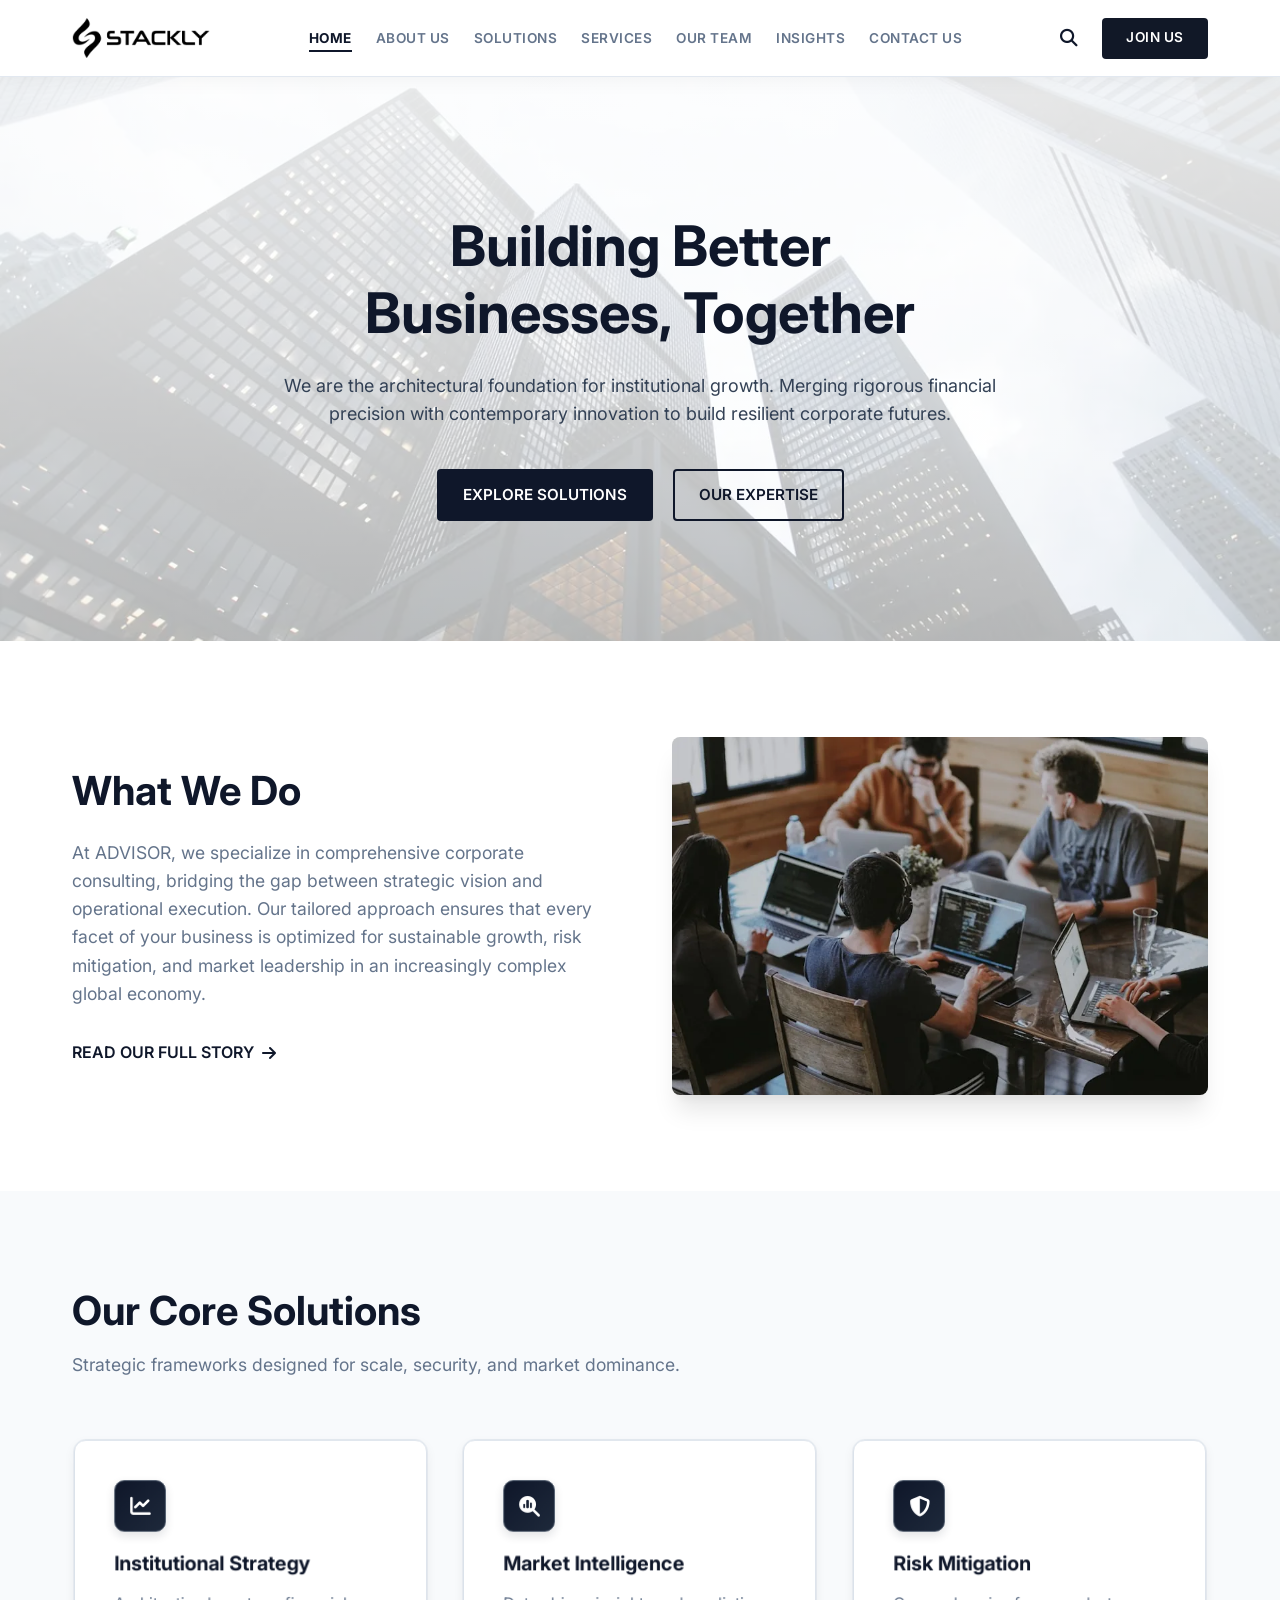
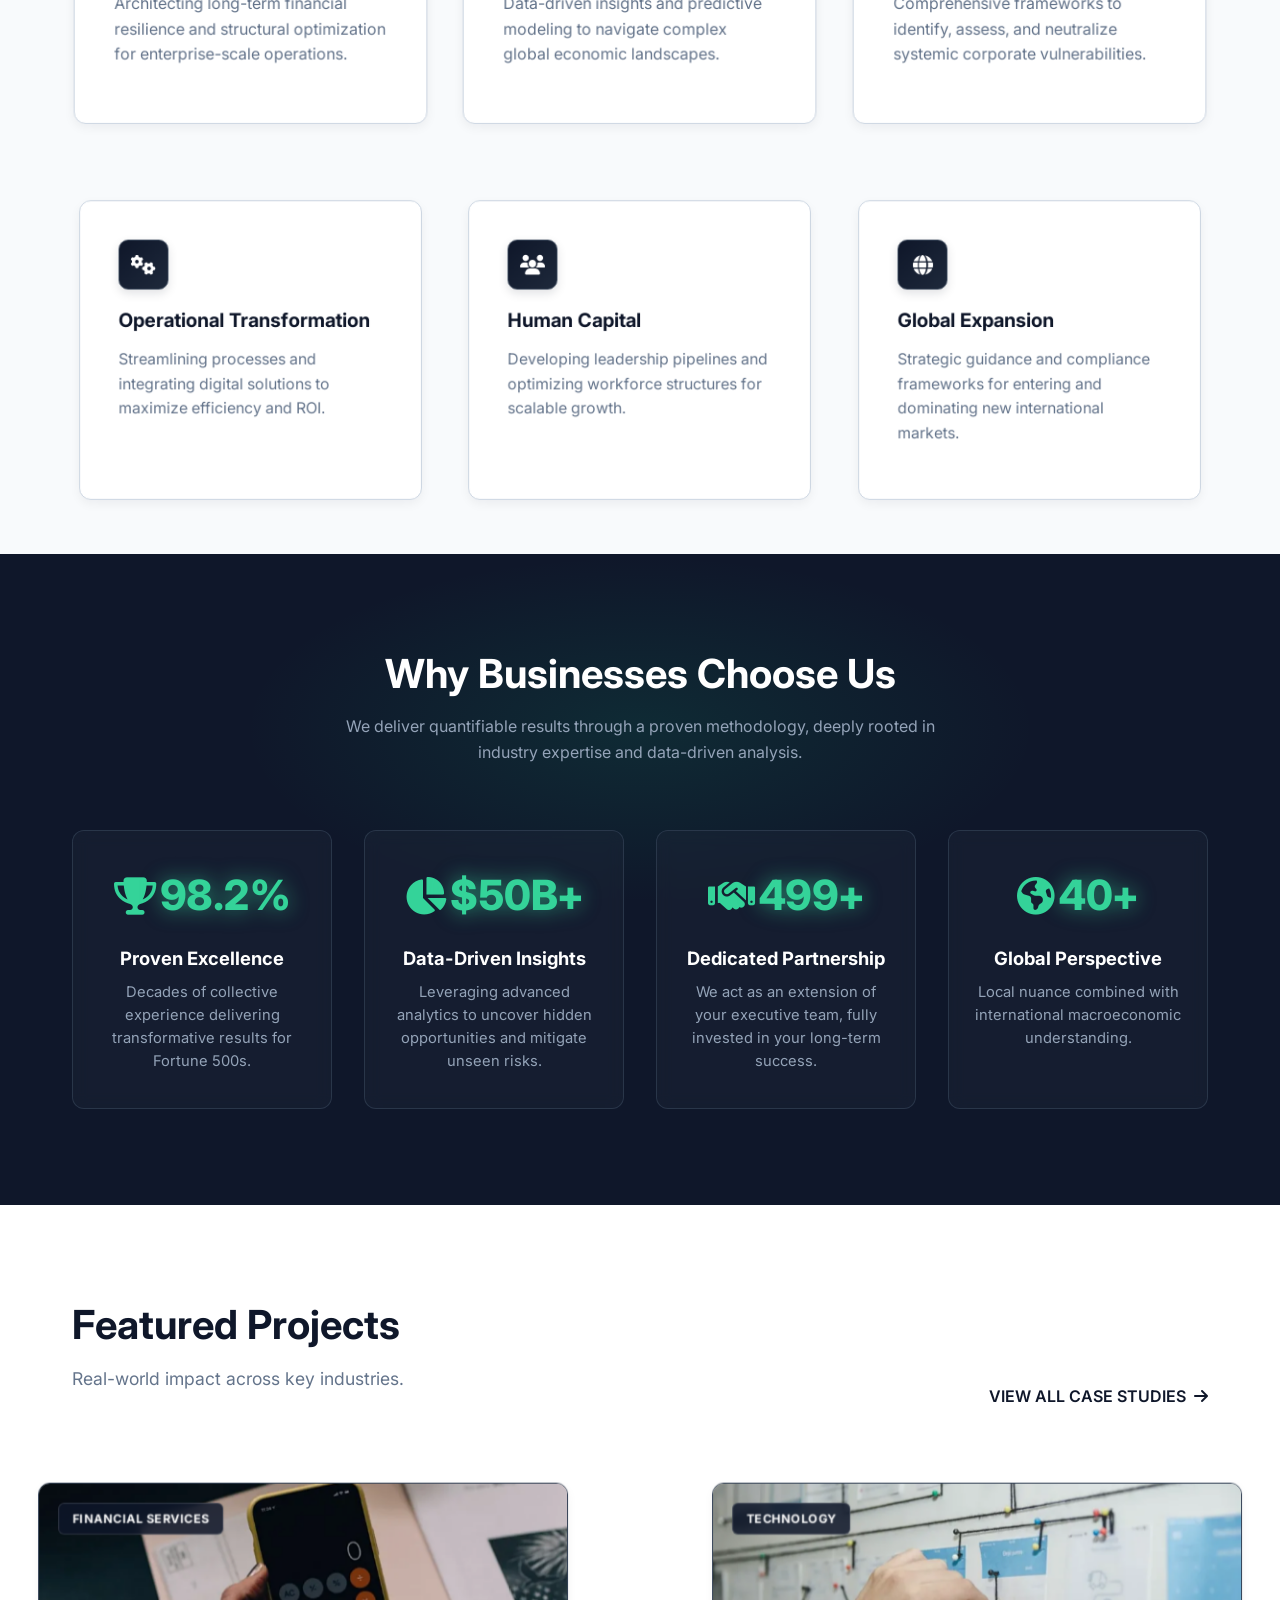
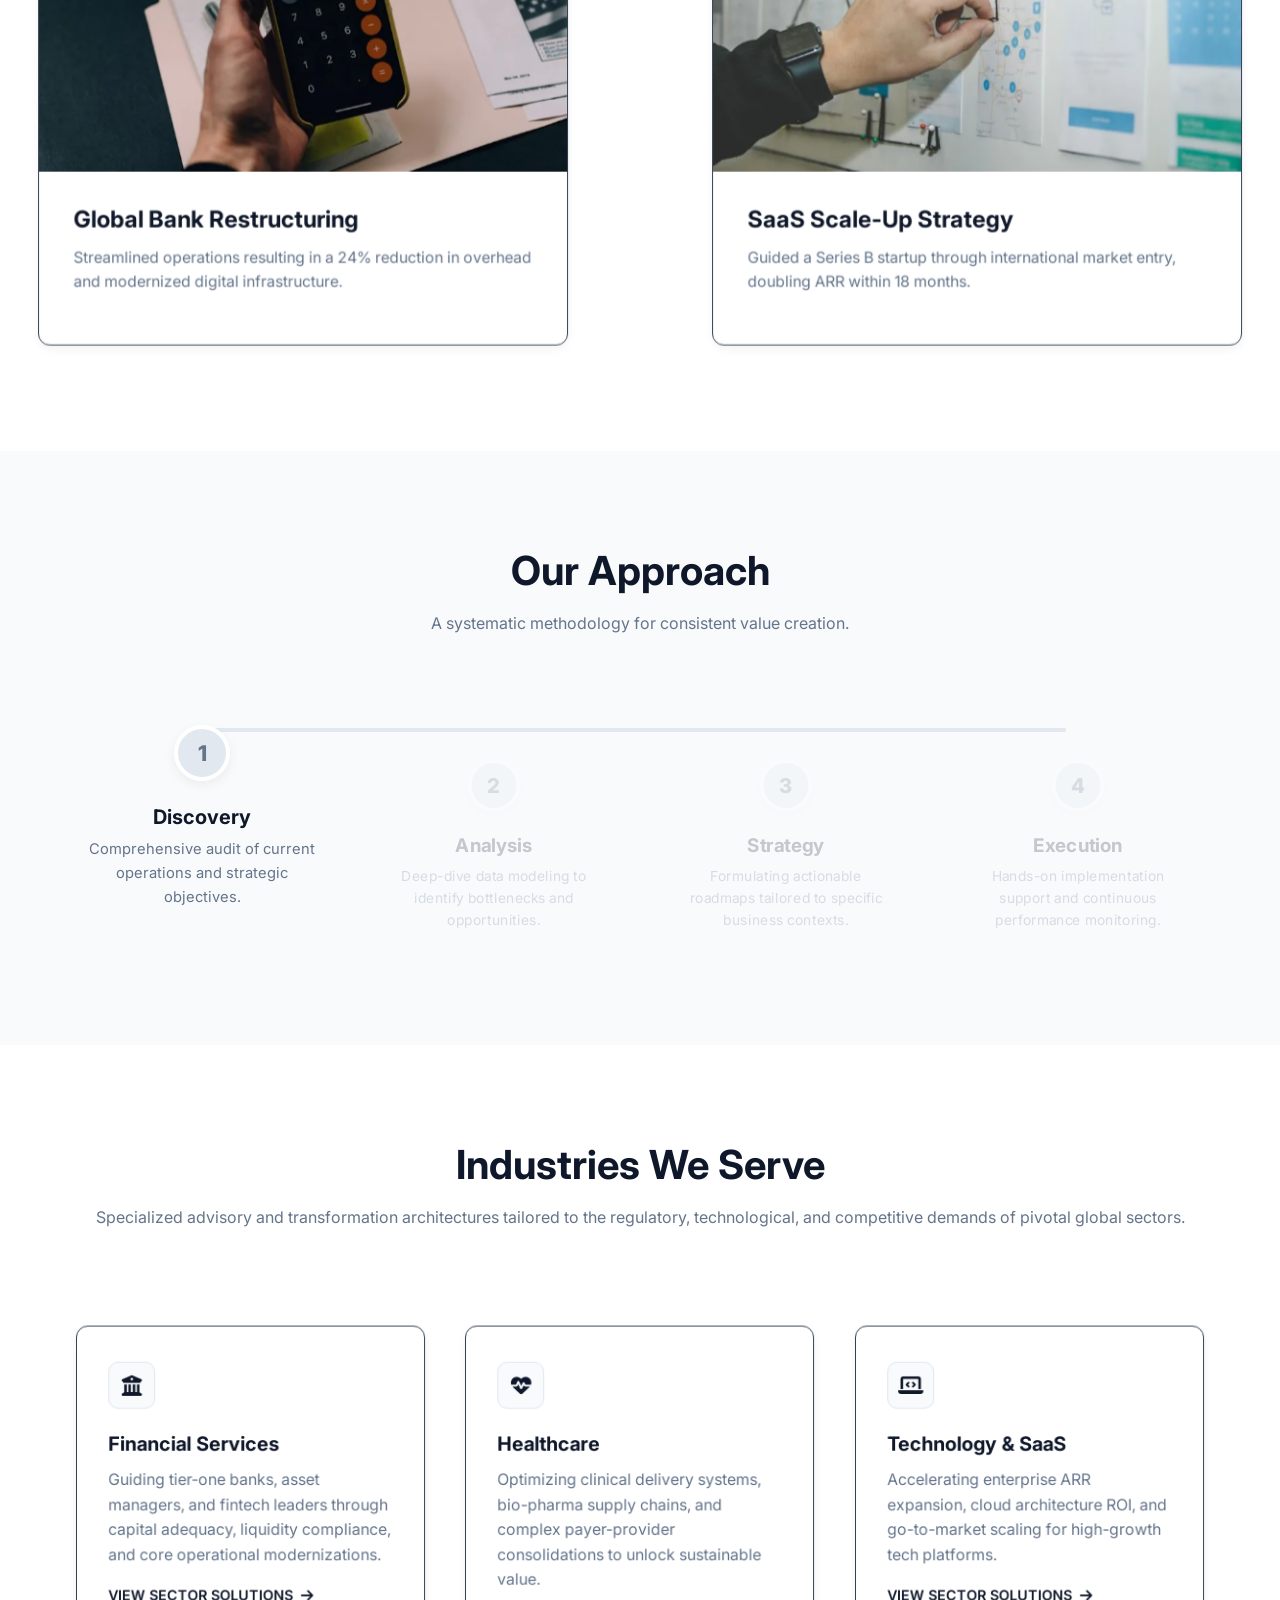
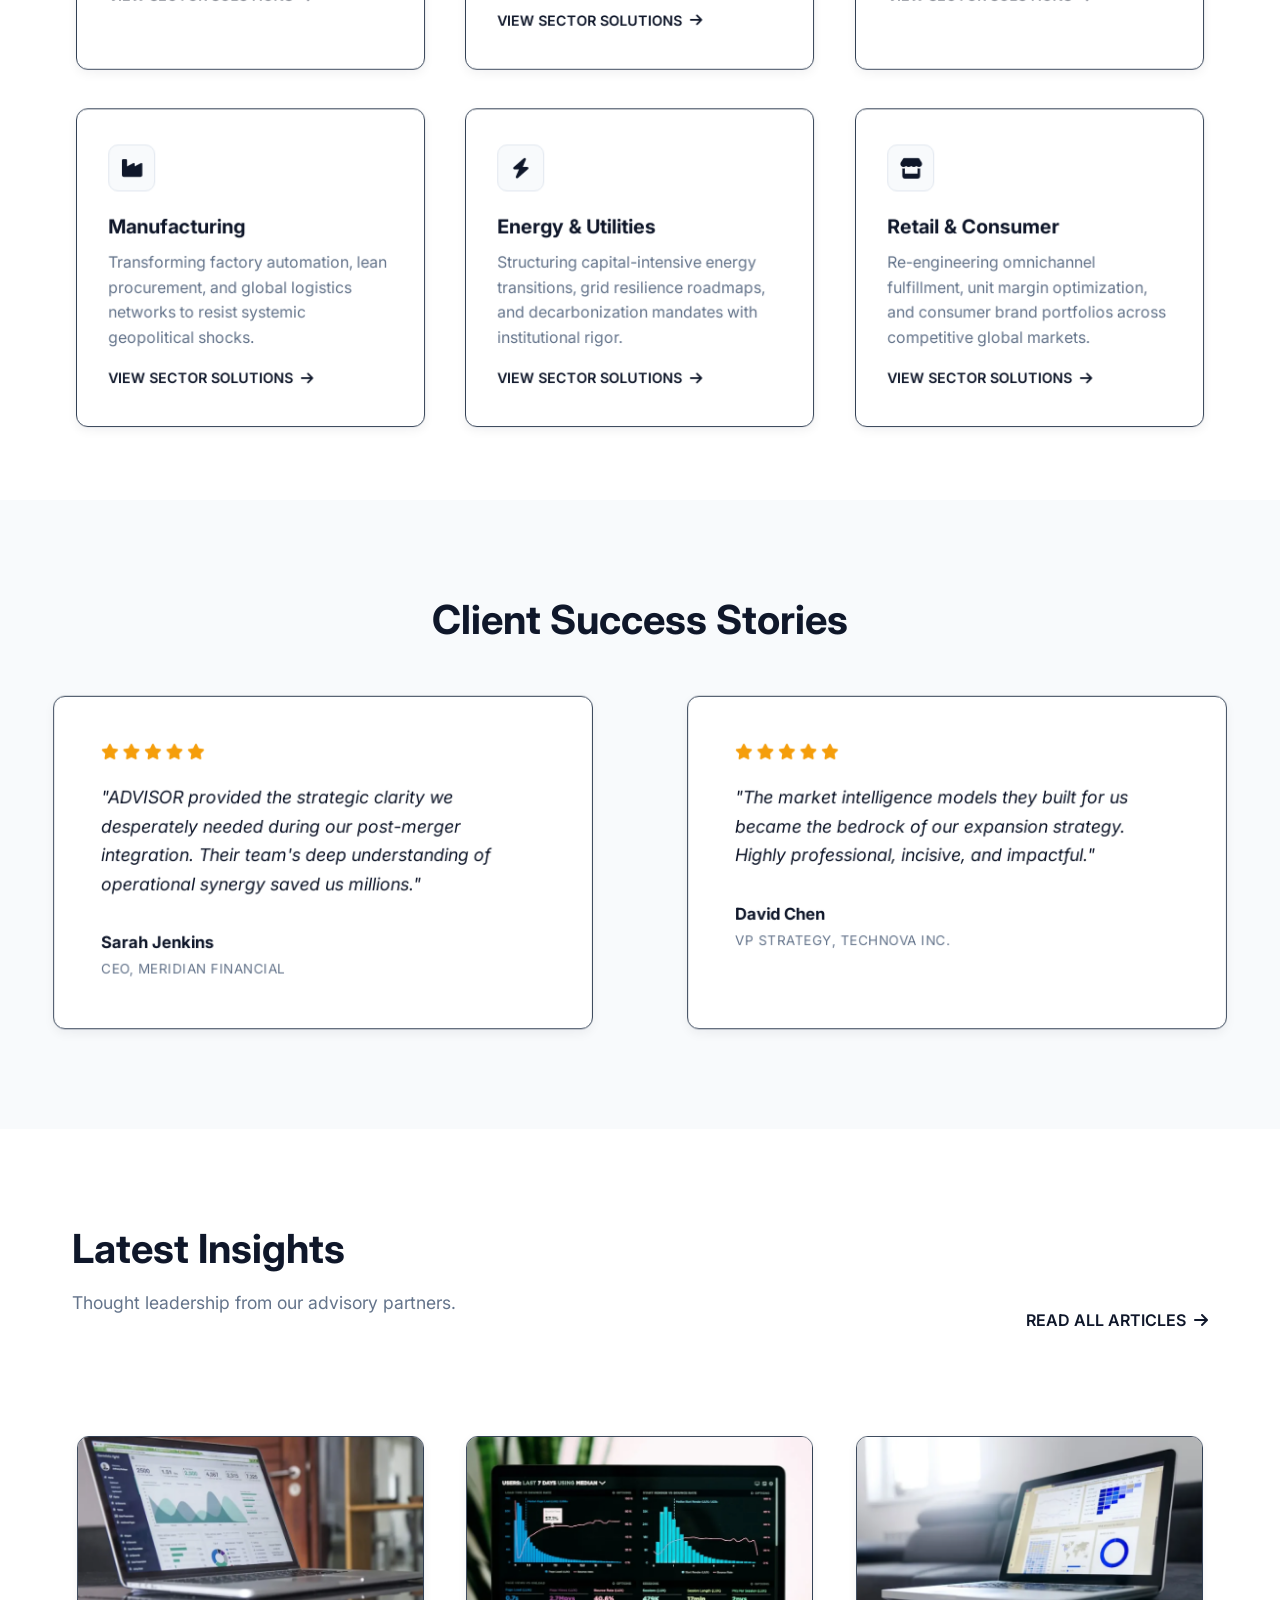
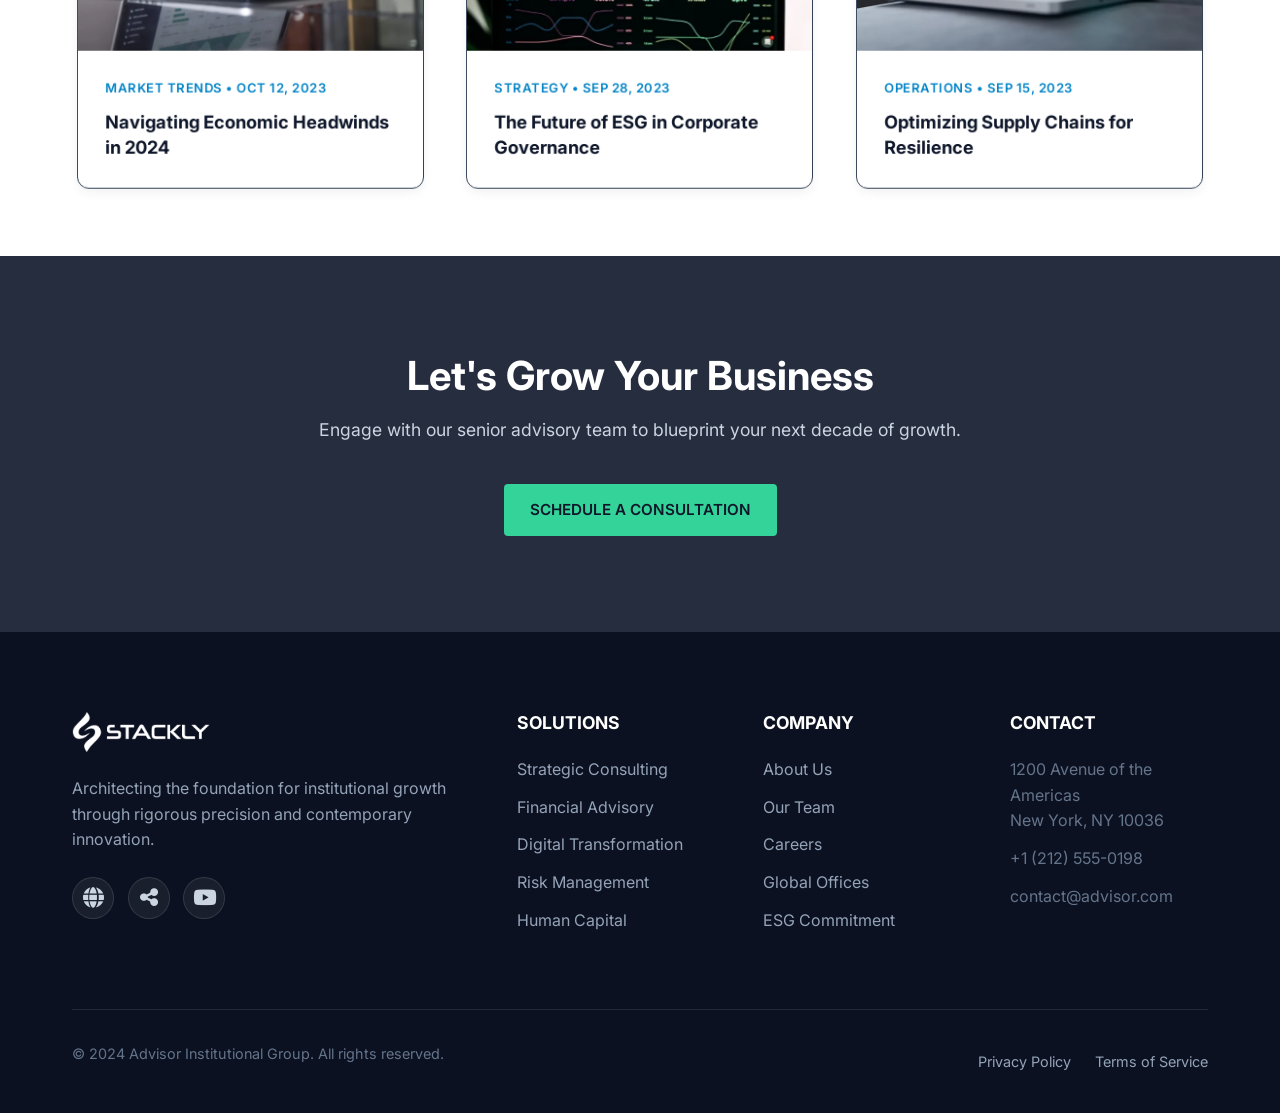
==== commit 2419ad98: "Add site-wide scroll reveals, count-up stats, signature card hover system, and chronology scroll tim" ====
--- a/index.html
+++ b/index.html
@@ -11,6 +11,8 @@
     <link rel="stylesheet" href="css/styles.css">
 </head>
 <body>
+    <!-- Top Scroll Progress Indicator -->
+    <div class="scroll-progress-bar" id="scrollProgressBar"></div>
 
     <!-- Navbar -->
     <nav class="navbar">
@@ -122,21 +124,25 @@
             <div class="stats-grid">
                 <div class="stat-item">
                     <div class="stat-icon"><i class="fa-solid fa-trophy"></i></div>
+                    <div class="stat-number" data-count="98.4" data-suffix="%">98.4%</div>
                     <h4>Proven Excellence</h4>
                     <p>Decades of collective experience delivering transformative results for Fortune 500s.</p>
                 </div>
                 <div class="stat-item">
                     <div class="stat-icon"><i class="fa-solid fa-chart-pie"></i></div>
+                    <div class="stat-number" data-count="50" data-prefix="$" data-suffix="B+">$50B+</div>
                     <h4>Data-Driven Insights</h4>
                     <p>Leveraging advanced analytics to uncover hidden opportunities and mitigate unseen risks.</p>
                 </div>
                 <div class="stat-item">
                     <div class="stat-icon"><i class="fa-solid fa-handshake"></i></div>
+                    <div class="stat-number" data-count="500" data-suffix="+">500+</div>
                     <h4>Dedicated Partnership</h4>
                     <p>We act as an extension of your executive team, fully invested in your long-term success.</p>
                 </div>
                 <div class="stat-item">
                     <div class="stat-icon"><i class="fa-solid fa-earth-americas"></i></div>
+                    <div class="stat-number" data-count="40" data-suffix="+">40+</div>
                     <h4>Global Perspective</h4>
                     <p>Local nuance combined with international macroeconomic understanding.</p>
                 </div>
@@ -186,6 +192,7 @@
             <p class="subtitle">A systematic methodology for consistent value creation.</p>
             
             <div class="timeline">
+                <div class="timeline-progress-bar" id="timelineProgressBar"></div>
                 <div class="timeline-step">
                     <div class="step-number">1</div>
                     <h4>Discovery</h4>
@@ -384,6 +391,11 @@
         </div>
     </footer>
 
+    <!-- Floating Back to Top Button -->
+    <button class="back-to-top-btn" id="backToTopBtn" aria-label="Back to top" type="button">
+        <i class="fa-solid fa-chevron-up"></i>
+    </button>
+
     <script src="js/main.js"></script>
 </body>
 </html>
--- a/css/styles.css
+++ b/css/styles.css
@@ -225,7 +225,7 @@
 }
 
 .logo-icon {
-    height: 32px;
+    height: 40px;
     width: auto;
     object-fit: contain;
     filter: brightness(0);
@@ -386,7 +386,7 @@
 }
 
 .public-sidebar-brand img {
-    height: 32px;
+    height: 36px;
     width: auto;
     object-fit: contain;
     filter: brightness(0) invert(1);
@@ -696,43 +696,360 @@
     gap: 2rem;
 }
 
+/* ========================================================
+   GLOBAL ANIMATIONS, KEYFRAMES & SCROLL REVEAL SYSTEM
+   ======================================================== */
+
+@keyframes heroFadeInUp {
+    from {
+        opacity: 0;
+        transform: translateY(28px);
+    }
+    to {
+        opacity: 1;
+        transform: translateY(0);
+    }
+}
+
+@keyframes pulseGlow {
+    0%, 100% {
+        box-shadow: 0 0 0 0 rgba(16, 185, 129, 0.4);
+    }
+    50% {
+        box-shadow: 0 0 0 10px rgba(16, 185, 129, 0);
+    }
+}
+
+@keyframes floatGentle {
+    0%, 100% {
+        transform: translateY(0px);
+    }
+    50% {
+        transform: translateY(-5px);
+    }
+}
+
+@keyframes shimmerSweep {
+    0% {
+        transform: translateX(-100%) rotate(30deg);
+    }
+    100% {
+        transform: translateX(250%) rotate(30deg);
+    }
+}
+
+/* Scroll Progress Bar at the top of viewport */
+.scroll-progress-bar {
+    position: fixed;
+    top: 0;
+    left: 0;
+    width: 0%;
+    height: 3.5px;
+    background: linear-gradient(90deg, #10b981, #0284c7, #6366f1);
+    z-index: 99999;
+    box-shadow: 0 0 12px rgba(16, 185, 129, 0.7);
+    transition: width 0.1s linear;
+    pointer-events: none;
+}
+
+/* Floating Back to Top Button */
+.back-to-top-btn {
+    position: fixed;
+    bottom: 2.25rem;
+    right: 2.25rem;
+    width: 48px;
+    height: 48px;
+    border-radius: 50%;
+    background: #0f172a;
+    color: #ffffff;
+    border: 1px solid #334155;
+    font-size: 1.15rem;
+    display: flex;
+    align-items: center;
+    justify-content: center;
+    cursor: pointer;
+    z-index: 1500;
+    opacity: 0;
+    visibility: hidden;
+    transform: translateY(20px) scale(0.9);
+    transition: all 0.35s cubic-bezier(0.16, 1, 0.3, 1);
+    box-shadow: 0 10px 25px -4px rgba(0, 0, 0, 0.35);
+}
+
+.back-to-top-btn.visible {
+    opacity: 1;
+    visibility: visible;
+    transform: translateY(0) scale(1);
+}
+
+.back-to-top-btn:hover {
+    background: #10b981;
+    color: #0f172a;
+    border-color: #10b981;
+    transform: translateY(-4px) scale(1.1);
+    box-shadow: 0 14px 28px rgba(16, 185, 129, 0.4);
+}
+
+.back-to-top-btn:active {
+    transform: scale(0.95);
+}
+
+/* Scroll-triggered cascading reveal cards */
+.reveal-card {
+    opacity: 0;
+    transform: translateY(48px) scale(0.96);
+    transition: opacity 0.75s cubic-bezier(0.16, 1, 0.3, 1),
+                transform 0.75s cubic-bezier(0.16, 1, 0.3, 1),
+                box-shadow 0.4s cubic-bezier(0.16, 1, 0.3, 1),
+                border-color 0.35s ease;
+    will-change: opacity, transform;
+}
+
+.reveal-card.revealed {
+    opacity: 1;
+    transform: translateY(0) scale(1);
+}
+
+/* Directional slide variants */
+.reveal-card.reveal-left {
+    transform: translateX(-45px) scale(0.96);
+}
+
+.reveal-card.reveal-right {
+    transform: translateX(45px) scale(0.96);
+}
+
+.reveal-card.reveal-left.revealed,
+.reveal-card.reveal-right.revealed {
+    transform: translate(0, 0) scale(1);
+    opacity: 1;
+}
+
+/* Section Header Scroll Reveal */
+.reveal-header {
+    opacity: 0;
+    transform: translateY(28px);
+    transition: opacity 0.7s cubic-bezier(0.16, 1, 0.3, 1),
+                transform 0.7s cubic-bezier(0.16, 1, 0.3, 1);
+    will-change: opacity, transform;
+}
+
+.reveal-header.revealed {
+    opacity: 1;
+    transform: translateY(0);
+}
+
+/* Micro-pop on card icons when card becomes revealed */
+@keyframes iconPop {
+    0% {
+        transform: scale(0.85);
+        opacity: 0.8;
+    }
+    50% {
+        transform: scale(1.18);
+    }
+    100% {
+        transform: scale(1);
+        opacity: 1;
+    }
+}
+
+.reveal-card.revealed .icon-box,
+.reveal-card.revealed .stat-icon,
+.reveal-card.revealed .ind-icon,
+.reveal-card.revealed .step-number {
+    animation: iconPop 0.55s cubic-bezier(0.16, 1, 0.3, 1) 0.15s both;
+}
+
+/* Counting animation indicator */
+.stat-number.counting,
+.solutions-stat-val.counting,
+.services-stat-val.counting,
+.teams-stat-val.counting,
+.insights-stat-val.counting,
+.stat-value.counting {
+    display: inline-block;
+    filter: drop-shadow(0 0 10px rgba(52, 211, 153, 0.6));
+    animation: floatGentle 1.8s ease-in-out infinite;
+}
+
+/* Hero Section Entrance Animations across all public pages */
+.hero-content h1,
+.about-hero-text h1,
+.solutions-hero-text h1,
+.services-hero-text h1,
+.teams-hero-text h1,
+.insights-hero-text h1,
+.contact-hero-text h1,
+.signin-header h1,
+.signup-header h1,
+.error-content h1 {
+    animation: heroFadeInUp 0.85s cubic-bezier(0.16, 1, 0.3, 1) forwards;
+}
+
+.hero-content p,
+.about-hero-text p,
+.solutions-hero-desc,
+.services-hero-desc,
+.teams-hero-desc,
+.insights-hero-desc,
+.contact-hero-desc,
+.signin-header p,
+.signup-header p,
+.error-content p {
+    animation: heroFadeInUp 0.85s cubic-bezier(0.16, 1, 0.3, 1) 0.15s both;
+}
+
+.hero-buttons,
+.hero-stats,
+.solutions-stats-row,
+.services-stats-grid,
+.teams-stats-row,
+.insights-stats-row {
+    animation: heroFadeInUp 0.85s cubic-bezier(0.16, 1, 0.3, 1) 0.28s both;
+}
+
+/* [Signature Hover Animation System positioned at end of file for global cascade supremacy] */
+
+/* Scrolled Navbar State */
+.navbar.navbar-scrolled {
+    box-shadow: 0 10px 30px -5px rgba(0, 0, 0, 0.08);
+    background: rgba(255, 255, 255, 0.97);
+    border-bottom-color: #cbd5e1;
+}
+
+/* Button micro-interactions */
+.btn {
+    transition: transform 0.3s cubic-bezier(0.16, 1, 0.3, 1), background-color 0.3s ease, box-shadow 0.3s ease;
+}
+
+.btn:hover {
+    transform: translateY(-2px);
+    box-shadow: 0 8px 18px rgba(0, 0, 0, 0.12);
+}
+
+.btn:active {
+    transform: translateY(0);
+}
+
+/* ========================================================
+   CORE SOLUTIONS CARDS & INTERACTION
+   ======================================================== */
+.solutions-grid {
+    display: grid;
+    grid-template-columns: repeat(3, 1fr);
+    gap: 2rem;
+}
+
 .solution-card {
+    position: relative;
     background: var(--white);
     padding: 2.5rem;
-    border-radius: 8px;
-    border: 1.5px solid #334155;
-    box-shadow: 0 4px 6px -1px rgba(0, 0, 0, 0.05);
-    transition: transform 0.3s ease, box-shadow 0.3s ease, border-color 0.3s ease;
+    border-radius: 12px;
+    border: 1px solid #cbd5e1;
+    box-shadow: 0 4px 12px -2px rgba(15, 23, 42, 0.05);
+    transition: transform 0.4s cubic-bezier(0.16, 1, 0.3, 1),
+                box-shadow 0.4s cubic-bezier(0.16, 1, 0.3, 1),
+                border-color 0.35s ease;
+    overflow: hidden;
+}
+
+/* Top Accent Line Indicator that expands on hover */
+.solution-card::before {
+    content: '';
+    position: absolute;
+    top: 0;
+    left: 0;
+    width: 0%;
+    height: 4px;
+    background: linear-gradient(90deg, #10b981, #0284c7);
+    transition: width 0.45s cubic-bezier(0.16, 1, 0.3, 1);
+    z-index: 3;
+}
+
+/* Shimmer Light Sheen passing across on hover */
+.solution-card::after {
+    content: '';
+    position: absolute;
+    top: -50%;
+    left: -50%;
+    width: 200%;
+    height: 200%;
+    background: linear-gradient(
+        60deg,
+        rgba(255, 255, 255, 0) 30%,
+        rgba(255, 255, 255, 0.6) 50%,
+        rgba(255, 255, 255, 0) 70%
+    );
+    transform: translateX(-100%) rotate(30deg);
+    pointer-events: none;
+    z-index: 2;
 }
 
 .solution-card:hover {
-    transform: translateY(-5px);
-    border-color: #2563eb;
-    box-shadow: 0 14px 28px -6px rgba(37, 99, 235, 0.18), 0 4px 10px rgba(0, 0, 0, 0.05);
+    transform: translateY(-8px) scale(1.01);
+    border-color: #0284c7;
+    box-shadow: 0 20px 35px -8px rgba(2, 132, 199, 0.16), 0 8px 16px -4px rgba(0, 0, 0, 0.04);
+}
+
+.solution-card:hover::before {
+    width: 100%;
+}
+
+.solution-card:hover::after {
+    animation: shimmerSweep 0.9s cubic-bezier(0.16, 1, 0.3, 1);
 }
 
 .solution-card .icon-box {
-    width: 48px;
-    height: 48px;
-    background-color: var(--primary-dark);
+    width: 52px;
+    height: 52px;
+    background: linear-gradient(135deg, #0f172a, #1e293b);
     color: var(--white);
     display: flex;
     align-items: center;
     justify-content: center;
-    font-size: 1.25rem;
-    border-radius: 6px;
+    font-size: 1.35rem;
+    border-radius: 10px;
     margin-bottom: 1.5rem;
+    transition: all 0.4s cubic-bezier(0.16, 1, 0.3, 1);
+}
+
+.solution-card:hover .icon-box {
+    background: linear-gradient(135deg, #10b981, #0284c7);
+    transform: scale(1.12) rotate(4deg);
+    box-shadow: 0 8px 20px rgba(16, 185, 129, 0.35);
 }
 
 .solution-card h3 {
     font-size: 1.25rem;
     margin-bottom: 1rem;
-}
-
-/* Why Choose Us Section */
+    transition: color 0.3s ease;
+}
+
+.solution-card:hover h3 {
+    color: #0f172a;
+}
+
+/* ========================================================
+   WHY CHOOSE US & COUNT-UP STATS
+   ======================================================== */
 .why-choose-us {
     background-color: var(--primary-dark);
     color: var(--white);
+    position: relative;
+    overflow: hidden;
+}
+
+.why-choose-us::before {
+    content: '';
+    position: absolute;
+    top: 0;
+    left: 50%;
+    transform: translateX(-50%);
+    width: 800px;
+    height: 350px;
+    background: radial-gradient(ellipse at center, rgba(16, 185, 129, 0.12) 0%, rgba(15, 23, 42, 0) 70%);
+    pointer-events: none;
 }
 
 .why-choose-us h2 {
@@ -741,7 +1058,6 @@
 
 .why-choose-us .subtitle {
     color: #94a3b8;
-    /* Slate 400 */
     max-width: 600px;
     margin: 0 auto 4rem;
 }
@@ -754,25 +1070,90 @@
 
 .stat-item {
     text-align: center;
+    padding: 2.25rem 1.5rem;
+    border-radius: 12px;
+    background: rgba(30, 41, 59, 0.4);
+    border: 1px solid rgba(51, 65, 85, 0.7);
+    backdrop-filter: blur(8px);
+    transition: transform 0.4s cubic-bezier(0.16, 1, 0.3, 1),
+                background 0.35s ease,
+                border-color 0.35s ease,
+                box-shadow 0.4s ease;
+    position: relative;
+    overflow: hidden;
+}
+
+.stat-item::before {
+    content: '';
+    position: absolute;
+    top: 0;
+    left: 0;
+    width: 100%;
+    height: 3px;
+    background: linear-gradient(90deg, transparent, var(--accent-bright), transparent);
+    opacity: 0;
+    transition: opacity 0.35s ease;
+}
+
+.stat-item:hover {
+    transform: translateY(-8px) scale(1.02);
+    background: rgba(30, 41, 59, 0.85);
+    border-color: rgba(52, 211, 153, 0.5);
+    box-shadow: 0 20px 35px -8px rgba(0, 0, 0, 0.4), 0 0 25px rgba(16, 185, 129, 0.15);
+}
+
+.stat-item:hover::before {
+    opacity: 1;
 }
 
 .stat-icon {
-    font-size: 2.5rem;
+    font-size: 2.35rem;
     color: var(--accent-bright);
-    margin-bottom: 1.5rem;
+    margin-bottom: 1.25rem;
+    transition: transform 0.4s cubic-bezier(0.16, 1, 0.3, 1), filter 0.35s ease;
+    display: inline-block;
+}
+
+.stat-item:hover .stat-icon {
+    transform: scale(1.18) rotate(-5deg);
+    filter: drop-shadow(0 4px 14px rgba(52, 211, 153, 0.6));
+}
+
+/* Stat Number with Count-Up Styling */
+.stat-number {
+    font-size: 2.6rem;
+    font-weight: 800;
+    color: var(--accent-bright);
+    line-height: 1.1;
+    margin-bottom: 0.65rem;
+    letter-spacing: -0.5px;
+    font-variant-numeric: tabular-nums;
+    display: block;
+    transition: transform 0.35s ease, color 0.35s ease, text-shadow 0.35s ease;
+}
+
+.stat-item:hover .stat-number {
+    transform: scale(1.06);
+    color: #6ee7b7;
+    text-shadow: 0 0 20px rgba(52, 211, 153, 0.5);
 }
 
 .stat-item h4 {
     color: var(--white);
-    margin-bottom: 1rem;
+    font-size: 1.15rem;
+    margin-bottom: 0.75rem;
 }
 
 .stat-item p {
     color: #94a3b8;
-    font-size: 0.95rem;
-}
-
-/* Featured Projects Section */
+    font-size: 0.92rem;
+    line-height: 1.55;
+    margin-bottom: 0;
+}
+
+/* ========================================================
+   FEATURED PROJECTS CARDS & HOVER EFFECTS
+   ======================================================== */
 .flex-header {
     display: flex;
     justify-content: space-between;
@@ -788,59 +1169,86 @@
 }
 
 .project-card {
-    border-radius: 8px;
+    border-radius: 12px;
     overflow: hidden;
     background: var(--white);
-    border: 1.5px solid #334155;
-    box-shadow: 0 4px 6px -1px rgba(0, 0, 0, 0.05);
-    transition: transform 0.3s ease, box-shadow 0.3s ease, border-color 0.3s ease;
+    border: 1px solid #cbd5e1;
+    box-shadow: 0 4px 12px -2px rgba(15, 23, 42, 0.05);
+    transition: transform 0.4s cubic-bezier(0.16, 1, 0.3, 1),
+                box-shadow 0.4s cubic-bezier(0.16, 1, 0.3, 1),
+                border-color 0.35s ease;
 }
 
 .project-card:hover {
-    transform: translateY(-4px);
-    border-color: #2563eb;
-    box-shadow: 0 14px 28px -6px rgba(37, 99, 235, 0.18), 0 4px 10px rgba(0, 0, 0, 0.05);
+    transform: translateY(-8px);
+    border-color: #0284c7;
+    box-shadow: 0 22px 40px -10px rgba(15, 23, 42, 0.16), 0 0 0 1px rgba(2, 132, 199, 0.2);
 }
 
 .project-image {
     position: relative;
     height: 300px;
     overflow: hidden;
+    background: #0f172a;
 }
 
 .project-image img {
     width: 100%;
     height: 100%;
     object-fit: cover;
-    transition: transform 0.5s ease;
+    transition: transform 0.6s cubic-bezier(0.16, 1, 0.3, 1), filter 0.6s ease;
 }
 
 .project-card:hover .project-image img {
-    transform: scale(1.05);
+    transform: scale(1.08);
+    filter: brightness(1.05);
 }
 
 .project-tag {
     position: absolute;
-    top: 1rem;
-    left: 1rem;
-    background: rgba(15, 23, 42, 0.8);
+    top: 1.25rem;
+    left: 1.25rem;
+    background: rgba(15, 23, 42, 0.85);
     color: var(--white);
-    padding: 0.25rem 0.75rem;
-    border-radius: 4px;
-    font-size: 0.8rem;
-    font-weight: 600;
-    backdrop-filter: blur(4px);
+    padding: 0.35rem 0.85rem;
+    border-radius: 6px;
+    font-size: 0.78rem;
+    font-weight: 700;
+    letter-spacing: 0.5px;
+    backdrop-filter: blur(6px);
+    border: 1px solid rgba(255, 255, 255, 0.15);
+    transition: all 0.3s ease;
+}
+
+.project-card:hover .project-tag {
+    background: #0284c7;
+    transform: translateY(-2px);
+    box-shadow: 0 4px 12px rgba(2, 132, 199, 0.4);
 }
 
 .project-content {
-    padding: 2rem;
+    padding: 2.25rem;
 }
 
 .project-content h3 {
     margin-bottom: 0.75rem;
-}
-
-/* Our Approach Section */
+    transition: color 0.3s ease;
+}
+
+.project-card:hover .project-content h3 {
+    color: #0284c7;
+}
+
+/* ========================================================
+   OUR APPROACH TIMELINE & ANIMATED STEPS
+   ======================================================== */
+.our-approach .subtitle {
+    margin-bottom: 4rem;
+}
+
+/* ========================================================
+   OUR APPROACH TIMELINE & SEQUENTIAL (1 -> 4) ANIMATED STEPS
+   ======================================================== */
 .our-approach .subtitle {
     margin-bottom: 4rem;
 }
@@ -852,38 +1260,146 @@
     position: relative;
 }
 
+/* Base Track: subtle gray guide line connecting centers of 4 circles (12.5% to 87.5% = 75% width) */
 .timeline::before {
     content: '';
     position: absolute;
-    top: 24px;
-    left: 10%;
-    right: 10%;
-    height: 2px;
-    background-color: var(--border-color);
+    top: 27px;
+    left: 12.5%;
+    width: 75%;
+    height: 4px;
+    background-color: #e2e8f0;
     z-index: 1;
-}
-
+    border-radius: 4px;
+}
+
+/* Active Fill Line: animates progressively from 1 -> 4 */
+.timeline-progress-bar {
+    position: absolute;
+    top: 27px;
+    left: 12.5%;
+    width: 0%;
+    max-width: 75%;
+    height: 4px;
+    background: linear-gradient(90deg, #10b981, #0284c7, #3b82f6);
+    z-index: 1;
+    border-radius: 4px;
+    transition: width 0.55s cubic-bezier(0.16, 1, 0.3, 1);
+    box-shadow: 0 0 14px rgba(16, 185, 129, 0.7);
+}
+
+/* Each Timeline Step: initial hidden / dim state */
 .timeline-step {
     position: relative;
     z-index: 2;
-}
-
+    padding: 1.5rem 1rem;
+    border-radius: 12px;
+    opacity: 0.22;
+    transform: translateY(28px) scale(0.94);
+    transition: opacity 0.65s cubic-bezier(0.16, 1, 0.3, 1),
+                transform 0.65s cubic-bezier(0.16, 1, 0.3, 1),
+                background 0.35s ease,
+                box-shadow 0.35s ease;
+}
+
+/* When Step is Loaded sequentially */
+.timeline-step.step-active {
+    opacity: 1;
+    transform: translateY(0) scale(1);
+}
+
+.timeline-step:hover {
+    transform: translateY(-6px);
+    background: rgba(255, 255, 255, 0.9);
+    box-shadow: 0 12px 28px -6px rgba(0, 0, 0, 0.08);
+}
+
+/* Step Number Circle */
 .step-number {
-    width: 50px;
-    height: 50px;
-    background-color: var(--primary-dark);
-    color: var(--white);
+    width: 56px;
+    height: 56px;
+    background: #e2e8f0;
+    color: #64748b;
     border-radius: 50%;
     display: flex;
     align-items: center;
     justify-content: center;
+    font-size: 1.35rem;
+    font-weight: 800;
+    margin: 0 auto 1.5rem;
+    border: 4px solid var(--white);
+    box-shadow: 0 4px 12px rgba(0, 0, 0, 0.06);
+    transition: all 0.45s cubic-bezier(0.16, 1, 0.3, 1);
+    position: relative;
+}
+
+/* Step Pop animation when activated */
+@keyframes stepPop {
+    0% {
+        transform: scale(0.8);
+    }
+    60% {
+        transform: scale(1.22);
+    }
+    100% {
+        transform: scale(1);
+    }
+}
+
+/* Glow ring pulse for highlighted current step */
+@keyframes stepPulseRing {
+    0% {
+        box-shadow: 0 0 0 0 rgba(16, 185, 129, 0.5), 0 8px 20px rgba(16, 185, 129, 0.4);
+    }
+    70% {
+        box-shadow: 0 0 0 12px rgba(16, 185, 129, 0), 0 8px 20px rgba(16, 185, 129, 0.2);
+    }
+    100% {
+        box-shadow: 0 0 0 0 rgba(16, 185, 129, 0), 0 8px 20px rgba(16, 185, 129, 0.4);
+    }
+}
+
+/* Active Step Number */
+.timeline-step.step-active .step-number {
+    background: linear-gradient(135deg, #0f172a, #1e293b);
+    color: #ffffff;
+    box-shadow: 0 6px 18px rgba(15, 23, 42, 0.25);
+    animation: stepPop 0.55s cubic-bezier(0.16, 1, 0.3, 1) both;
+}
+
+/* Highlighted Current Step (during sequence) */
+.timeline-step.step-highlight .step-number {
+    background: linear-gradient(135deg, #10b981, #0284c7);
+    color: #ffffff;
+    border-color: #ffffff;
+    animation: stepPop 0.55s cubic-bezier(0.16, 1, 0.3, 1) both,
+               stepPulseRing 1.4s ease-out infinite;
+}
+
+.timeline-step:hover .step-number {
+    background: linear-gradient(135deg, #10b981, #0284c7);
+    color: #ffffff;
+    transform: scale(1.15);
+    box-shadow: 0 0 0 8px rgba(16, 185, 129, 0.25), 0 8px 20px rgba(16, 185, 129, 0.4);
+}
+
+.timeline-step h4 {
+    margin-bottom: 0.6rem;
     font-size: 1.25rem;
     font-weight: 700;
-    margin: 0 auto 1.5rem;
-    border: 4px solid var(--bg-light);
-}
-
-/* Industries We Serve Section */
+    color: #0f172a;
+    transition: color 0.3s ease;
+}
+
+.timeline-step p {
+    font-size: 0.92rem;
+    color: var(--text-light);
+    line-height: 1.6;
+}
+
+/* ========================================================
+   INDUSTRIES WE SERVE CARDS & HOVER
+   ======================================================== */
 .industries .subtitle {
     margin-bottom: 4rem;
 }
@@ -895,37 +1411,79 @@
 }
 
 .industry-card {
-    padding: 2rem;
-    border: 1.5px solid #334155;
-    border-radius: 8px;
+    padding: 2.25rem 2rem;
+    border: 1px solid #cbd5e1;
+    border-radius: 12px;
+    background: var(--white);
     text-align: left;
-    transition: transform 0.3s ease, box-shadow 0.3s ease, border-color 0.3s ease;
+    transition: transform 0.4s cubic-bezier(0.16, 1, 0.3, 1),
+                box-shadow 0.4s cubic-bezier(0.16, 1, 0.3, 1),
+                border-color 0.35s ease;
+    position: relative;
+    overflow: hidden;
+}
+
+.industry-card::before {
+    content: '';
+    position: absolute;
+    top: 0;
+    left: 0;
+    width: 0%;
+    height: 3px;
+    background: linear-gradient(90deg, #10b981, #0284c7);
+    transition: width 0.4s cubic-bezier(0.16, 1, 0.3, 1);
 }
 
 .industry-card:hover {
-    transform: translateY(-4px);
-    border-color: #2563eb;
-    box-shadow: 0 14px 28px -6px rgba(37, 99, 235, 0.18), 0 4px 10px rgba(0, 0, 0, 0.05);
+    transform: translateY(-8px);
+    border-color: #0284c7;
+    box-shadow: 0 20px 35px -8px rgba(2, 132, 199, 0.16), 0 6px 12px rgba(0, 0, 0, 0.04);
+}
+
+.industry-card:hover::before {
+    width: 100%;
 }
 
 .ind-icon {
-    width: 40px;
-    height: 40px;
+    width: 48px;
+    height: 48px;
     background-color: var(--bg-light);
     color: var(--primary-dark);
     display: flex;
     align-items: center;
     justify-content: center;
-    border-radius: 6px;
+    border-radius: 10px;
     margin-bottom: 1.5rem;
-    font-size: 1.2rem;
+    font-size: 1.3rem;
+    transition: all 0.35s cubic-bezier(0.16, 1, 0.3, 1);
+    border: 1px solid #e2e8f0;
+}
+
+.industry-card:hover .ind-icon {
+    background: linear-gradient(135deg, #0f172a, #1e293b);
+    color: var(--accent-bright);
+    transform: scale(1.12) rotate(4deg);
+    border-color: transparent;
+    box-shadow: 0 8px 18px rgba(15, 23, 42, 0.2);
+}
+
+.industry-card h4 {
+    font-size: 1.25rem;
+    margin-bottom: 0.75rem;
+    transition: color 0.3s ease;
+}
+
+.industry-card:hover h4 {
+    color: #0284c7;
 }
 
 .text-sm {
     font-size: 0.9rem;
 }
 
-/* Testimonials Section */
+/* ========================================================
+   TESTIMONIALS CARDS & HOVER
+   ======================================================== */
 .testimonial-grid {
     display: grid;
     grid-template-columns: repeat(2, 1fr);
@@ -936,42 +1494,61 @@
 .testimonial-card {
     background: var(--white);
     padding: 3rem;
-    border-radius: 8px;
-    border: 1.5px solid #334155;
-    box-shadow: 0 4px 6px -1px rgba(0, 0, 0, 0.05);
-    transition: transform 0.3s ease, box-shadow 0.3s ease, border-color 0.3s ease;
+    border-radius: 12px;
+    border: 1px solid #cbd5e1;
+    box-shadow: 0 4px 12px -2px rgba(15, 23, 42, 0.05);
+    transition: transform 0.4s cubic-bezier(0.16, 1, 0.3, 1),
+                box-shadow 0.4s cubic-bezier(0.16, 1, 0.3, 1),
+                border-color 0.35s ease;
+    position: relative;
 }
 
 .testimonial-card:hover {
-    transform: translateY(-4px);
-    border-color: #2563eb;
-    box-shadow: 0 14px 28px -6px rgba(37, 99, 235, 0.18), 0 4px 10px rgba(0, 0, 0, 0.05);
+    transform: translateY(-6px);
+    border-color: #0284c7;
+    box-shadow: 0 20px 35px -8px rgba(15, 23, 42, 0.12), 0 0 0 1px rgba(2, 132, 199, 0.15);
 }
 
 .stars {
-    color: var(--accent-color);
+    color: #f59e0b;
     margin-bottom: 1.5rem;
-    font-size: 0.9rem;
-}
+    font-size: 1rem;
+    display: flex;
+    gap: 0.25rem;
+}
+
+.testimonial-card:hover .stars i {
+    animation: floatGentle 1.2s ease-in-out infinite;
+}
+
+.testimonial-card:hover .stars i:nth-child(2) { animation-delay: 0.1s; }
+.testimonial-card:hover .stars i:nth-child(3) { animation-delay: 0.2s; }
+.testimonial-card:hover .stars i:nth-child(4) { animation-delay: 0.3s; }
+.testimonial-card:hover .stars i:nth-child(5) { animation-delay: 0.4s; }
 
 .quote {
-    font-size: 1.1rem;
+    font-size: 1.12rem;
     color: var(--primary-dark);
     font-style: italic;
+    line-height: 1.65;
     margin-bottom: 2rem;
 }
 
 .author strong {
     display: block;
     color: var(--primary-dark);
+    font-size: 1.05rem;
 }
 
 .author span {
-    font-size: 0.9rem;
+    font-size: 0.85rem;
     color: var(--text-light);
-}
-
-/* Latest Insights Section */
+    letter-spacing: 0.5px;
+}
+
+/* ========================================================
+   LATEST INSIGHTS CARDS & HOVER
+   ======================================================== */
 .insights-grid {
     display: grid;
     grid-template-columns: repeat(3, 1fr);
@@ -979,41 +1556,58 @@
 }
 
 .insight-card {
-    border-radius: 8px;
+    border-radius: 12px;
     overflow: hidden;
     background: var(--white);
-    border: 1.5px solid #334155;
-    box-shadow: 0 4px 6px -1px rgba(0, 0, 0, 0.05);
-    transition: transform 0.3s ease, box-shadow 0.3s ease, border-color 0.3s ease;
+    border: 1px solid #cbd5e1;
+    box-shadow: 0 4px 12px -2px rgba(15, 23, 42, 0.05);
+    transition: transform 0.4s cubic-bezier(0.16, 1, 0.3, 1),
+                box-shadow 0.4s cubic-bezier(0.16, 1, 0.3, 1),
+                border-color 0.35s ease;
 }
 
 .insight-card:hover {
-    transform: translateY(-4px);
-    border-color: #2563eb;
-    box-shadow: 0 14px 28px -6px rgba(37, 99, 235, 0.18), 0 4px 10px rgba(0, 0, 0, 0.05);
+    transform: translateY(-8px);
+    border-color: #0284c7;
+    box-shadow: 0 20px 35px -8px rgba(15, 23, 42, 0.14), 0 0 0 1px rgba(2, 132, 199, 0.2);
 }
 
 .insight-card img {
     width: 100%;
-    height: 200px;
+    height: 220px;
     object-fit: cover;
+    transition: transform 0.6s cubic-bezier(0.16, 1, 0.3, 1), filter 0.6s ease;
+}
+
+.insight-card:hover img {
+    transform: scale(1.08);
+    filter: brightness(1.04);
 }
 
 .insight-content {
-    padding: 1.5rem;
+    padding: 1.75rem;
 }
 
 .insight-content .date {
     display: block;
-    font-size: 0.85rem;
-    color: var(--text-light);
+    font-size: 0.82rem;
+    font-weight: 600;
+    color: #0284c7;
     margin-bottom: 0.75rem;
+    letter-spacing: 0.5px;
 }
 
 .insight-content h3 {
-    font-size: 1.1rem;
+    font-size: 1.15rem;
+    line-height: 1.4;
     margin-bottom: 0;
-}
+    transition: color 0.3s ease;
+}
+
+.insight-card:hover .insight-content h3 {
+    color: #0284c7;
+}
+
 
 /* CTA Section */
 .cta-section {
@@ -1194,6 +1788,11 @@
     .nav-hamburger-btn {
         display: inline-flex !important;
     }
+
+    .navbar .search-icon,
+    .navbar .join-btn {
+        display: none !important;
+    }
 }
 
 @media (max-width: 768px) {
@@ -1246,7 +1845,7 @@
     }
 
     .navbar .logo-icon {
-        height: 28px;
+        height: 38px;
     }
 
     .nav-hamburger-btn {
@@ -1457,7 +2056,7 @@
 
 .practitioner-card i {
     font-size: 1.5rem;
-    color: var(--primary-dark);
+    color: #ffffff;
     margin-bottom: 1.5rem;
 }
 
@@ -1771,7 +2370,7 @@
 
 .diff-card i {
     font-size: 1.5rem;
-    color: var(--primary-dark);
+    color: #ffffff;
     margin-bottom: 1.5rem;
     display: block;
 }
@@ -1826,7 +2425,7 @@
 
 .value-card i {
     font-size: 1.5rem;
-    color: var(--primary-dark);
+    color: #ffffff;
     margin-bottom: 1.25rem;
 }
 
@@ -1855,75 +2454,142 @@
     text-transform: uppercase;
 }
 
+/* ========================================================
+   CHRONOLOGY INTERACTIVE VERTICAL SCROLL TIMELINE
+   - Continuous vertical connecting line from year to year
+   - Real-time scroll drawing progress with radiant gradient fill
+   - Active circle glow, year highlight & card illumination
+   ======================================================== */
 .timeline-list {
     margin: 4rem auto 0;
     display: flex;
     flex-direction: column;
-    gap: 0;
-    max-width: 860px;
+    gap: 2rem;
+    max-width: 900px;
     width: 100%;
+    position: relative;
+}
+
+/* Background vertical guide line (runs through centers of circles) */
+.timeline-track-bg {
+    position: absolute;
+    left: 9px; /* horizontally aligns with center of 20px marker */
+    width: 3px;
+    background-color: #e2e8f0;
+    border-radius: 3px;
+    z-index: 1;
+    pointer-events: none;
+}
+
+/* Active vertical gradient line that draws downward as you scroll */
+.timeline-track-fill {
+    position: absolute;
+    left: 9px;
+    width: 3px;
+    height: 0px;
+    background: linear-gradient(180deg, #10b981 0%, #0284c7 100%);
+    border-radius: 3px;
+    z-index: 2;
+    box-shadow: 0 0 10px rgba(16, 185, 129, 0.7);
+    pointer-events: none;
+    transition: height 0.08s linear;
 }
 
 .tl-item {
     display: grid;
-    grid-template-columns: 14px 80px minmax(0, 1fr);
-    gap: 3rem;
-    padding-bottom: 4rem;
+    grid-template-columns: 20px 85px minmax(0, 1fr);
+    gap: 2.25rem;
+    align-items: flex-start;
     position: relative;
-}
-
-.tl-item:last-child {
-    padding-bottom: 0;
-}
-
-/* Vertical line */
-.tl-item::before {
-    content: '';
-    position: absolute;
-    left: 6px;
-    top: 24px;
-    bottom: -8px;
-    width: 2px;
-    background-color: #cbd5e1;
-}
-
-.tl-item:last-child::before {
-    height: 48px;
-    bottom: auto;
-}
-
+    z-index: 3;
+    transition: transform 0.35s cubic-bezier(0.16, 1, 0.3, 1);
+}
+
+/* Marker circle */
 .tl-marker {
-    width: 14px;
-    height: 14px;
-    border: 2px solid var(--primary-dark);
+    width: 20px;
+    height: 20px;
+    border: 3px solid #94a3b8;
     border-radius: 50%;
-    background-color: var(--white);
-    margin-top: 8px;
+    background-color: #ffffff;
+    margin-top: 10px;
     position: relative;
-    z-index: 2;
-}
-
+    z-index: 4;
+    transition: all 0.4s cubic-bezier(0.16, 1, 0.3, 1);
+    box-shadow: 0 2px 6px rgba(15, 23, 42, 0.08);
+}
+
+/* Active Marker reached by scroll line */
+.tl-item.tl-active .tl-marker {
+    border-color: #10b981 !important;
+    background: linear-gradient(135deg, #10b981, #0284c7) !important;
+    transform: scale(1.35) !important;
+    box-shadow: 0 0 0 5px rgba(16, 185, 129, 0.25), 0 0 16px rgba(16, 185, 129, 0.6) !important;
+}
+
+/* Year label */
 .tl-year {
-    font-size: 1.5rem;
-    font-weight: 800;
-    color: var(--primary-dark);
+    font-size: 1.65rem;
+    font-weight: 800;
+    color: #64748b;
+    margin-top: 5px;
+    letter-spacing: -0.02em;
     display: flex;
     align-items: flex-start;
+    transition: all 0.35s ease;
+}
+
+.tl-item.tl-active .tl-year {
+    color: #0f172a !important;
+    font-weight: 900 !important;
+    transform: translateX(4px);
+    text-shadow: 0 2px 8px rgba(2, 132, 199, 0.15);
+}
+
+/* Milestone content card */
+.tl-content {
+    background: #ffffff;
+    border: 1px solid #cbd5e1;
+    border-radius: 12px;
+    padding: 1.75rem 2.25rem;
+    box-shadow: 0 4px 12px -2px rgba(15, 23, 42, 0.05);
+    position: relative;
+    overflow: hidden;
+    transition: transform 0.4s cubic-bezier(0.16, 1, 0.3, 1),
+                box-shadow 0.4s cubic-bezier(0.16, 1, 0.3, 1),
+                border-color 0.35s ease;
 }
 
 .tl-content h4 {
-    margin-bottom: 0.5rem;
-    font-size: 1.25rem;
+    margin-bottom: 0.6rem;
+    font-size: 1.3rem;
     font-weight: 700;
-    color: var(--primary-dark);
+    color: #0f172a;
+    transition: color 0.3s ease;
 }
 
 .tl-content p {
     margin-bottom: 0;
-    max-width: 620px;
     font-size: 0.95rem;
-    line-height: 1.6;
-    color: var(--text-light);
+    line-height: 1.65;
+    color: #64748b;
+}
+
+/* Active milestone state */
+.tl-item.tl-active .tl-content {
+    border-color: #0284c7;
+    box-shadow: 0 12px 28px -6px rgba(2, 132, 199, 0.16), 0 4px 12px rgba(15, 23, 42, 0.04);
+}
+
+.tl-item.tl-active .tl-content h4 {
+    color: #0284c7;
+}
+
+/* Hover micro-interaction */
+.tl-content:hover {
+    transform: translateY(-4px);
+    border-color: #0284c7;
+    box-shadow: 0 20px 35px -8px rgba(2, 132, 199, 0.22);
 }
 
 /* About CTA */
@@ -2261,7 +2927,7 @@
 
 .practice-icon {
     font-size: 1.25rem;
-    color: #0f172a;
+    color: #ffffff;
     display: flex;
     align-items: center;
     justify-content: center;
@@ -10376,4 +11042,460 @@
         flex-direction: column;
         align-items: stretch;
     }
-}+}
+
+/* ========================================================
+   GLOBAL SIGNATURE HOVER ANIMATION SYSTEM (ALL PUBLIC PAGES)
+   - Matches the signature card hover aesthetic of index.html
+   - Expanding Top Gradient Bar (Emerald #10b981 -> Sky Blue #0284c7)
+   - Diagonal Shimmer Sweep Light Sheen
+   - 3D Smooth Elevation Lift (-8px scale 1.01) + Cyan Glow Border (#0284c7)
+   - Rounded Slate Icon Box Transforming to Radiant Emerald/Cyan Glow
+   ======================================================== */
+
+/* 1. All Card Containers: Base Position, Overflow & Smooth Transitions */
+.solution-card,
+.practice-card,
+.framework-card,
+.flagship-card,
+.specialized-card,
+.deployment-card,
+.practitioner-card,
+.mv-card,
+.phil-card,
+.method-card,
+.diff-card,
+.value-card,
+.tl-content,
+.expert-card,
+.collab-card,
+.join-pillar-item,
+.insights-stat-card,
+.flagship-dossier-card,
+.memo-card,
+.vector-card,
+.playbook-card,
+.report-card,
+.chart-card,
+.guide-row-card,
+.guarantee-card,
+.standards-card,
+.hubs-card,
+.office-card,
+.faq-card,
+.intake-form-card,
+.board-photo-card,
+.map-canvas-card,
+.map-inspector-card,
+.recovery-card,
+.role-card {
+    position: relative !important;
+    overflow: hidden !important;
+    border-radius: 12px !important;
+    border: 1px solid #cbd5e1 !important;
+    transition: transform 0.4s cubic-bezier(0.16, 1, 0.3, 1),
+                box-shadow 0.4s cubic-bezier(0.16, 1, 0.3, 1),
+                border-color 0.35s ease !important;
+}
+
+/* Maintain dark style for dark cards */
+.mv-card.dark-card {
+    border: 1px solid #334155 !important;
+}
+
+/* 2. Expanding Top Gradient Line Indicator (width: 0% -> 100% on hover) */
+.solution-card::before,
+.practice-card::before,
+.framework-card::before,
+.flagship-card::before,
+.specialized-card::before,
+.deployment-card::before,
+.practitioner-card::before,
+.mv-card::before,
+.phil-card::before,
+.method-card::before,
+.diff-card::before,
+.value-card::before,
+.tl-content::before,
+.expert-card::before,
+.collab-card::before,
+.join-pillar-item::before,
+.insights-stat-card::before,
+.flagship-dossier-card::before,
+.memo-card::before,
+.vector-card::before,
+.playbook-card::before,
+.report-card::before,
+.chart-card::before,
+.guide-row-card::before,
+.guarantee-card::before,
+.standards-card::before,
+.hubs-card::before,
+.office-card::before,
+.faq-card::before,
+.intake-form-card::before,
+.board-photo-card::before,
+.map-canvas-card::before,
+.map-inspector-card::before,
+.recovery-card::before,
+.role-card::before {
+    content: '' !important;
+    position: absolute !important;
+    top: 0 !important;
+    left: 0 !important;
+    width: 0% !important;
+    height: 4px !important;
+    background: linear-gradient(90deg, #10b981, #0284c7) !important;
+    transition: width 0.45s cubic-bezier(0.16, 1, 0.3, 1) !important;
+    z-index: 10 !important;
+    pointer-events: none !important;
+}
+
+/* 3. Diagonal Shimmer Light Sheen Passing Across Card */
+.solution-card::after,
+.practice-card::after,
+.framework-card::after,
+.flagship-card::after,
+.specialized-card::after,
+.deployment-card::after,
+.practitioner-card::after,
+.mv-card::after,
+.phil-card::after,
+.method-card::after,
+.diff-card::after,
+.value-card::after,
+.tl-content::after,
+.expert-card::after,
+.collab-card::after,
+.join-pillar-item::after,
+.insights-stat-card::after,
+.flagship-dossier-card::after,
+.memo-card::after,
+.vector-card::after,
+.playbook-card::after,
+.report-card::after,
+.chart-card::after,
+.guide-row-card::after,
+.guarantee-card::after,
+.standards-card::after,
+.hubs-card::after,
+.office-card::after,
+.faq-card::after,
+.intake-form-card::after,
+.board-photo-card::after,
+.map-canvas-card::after,
+.map-inspector-card::after,
+.recovery-card::after,
+.role-card::after {
+    content: '' !important;
+    position: absolute !important;
+    top: -50% !important;
+    left: -50% !important;
+    width: 200% !important;
+    height: 200% !important;
+    background: linear-gradient(
+        60deg,
+        rgba(255, 255, 255, 0) 30%,
+        rgba(255, 255, 255, 0.6) 50%,
+        rgba(255, 255, 255, 0) 70%
+    ) !important;
+    transform: translateX(-100%) rotate(30deg) !important;
+    pointer-events: none !important;
+    z-index: 9 !important;
+}
+
+/* 4. Active Card Hover State: 3D Lift + Glowing Border (#0284c7) */
+.solution-card:hover,
+.practice-card:hover,
+.framework-card:hover,
+.flagship-card:hover,
+.specialized-card:hover,
+.deployment-card:hover,
+.practitioner-card:hover,
+.mv-card:hover,
+.phil-card:hover,
+.method-card:hover,
+.diff-card:hover,
+.value-card:hover,
+.tl-content:hover,
+.expert-card:hover,
+.collab-card:hover,
+.join-pillar-item:hover,
+.insights-stat-card:hover,
+.flagship-dossier-card:hover,
+.memo-card:hover,
+.vector-card:hover,
+.playbook-card:hover,
+.report-card:hover,
+.chart-card:hover,
+.guide-row-card:hover,
+.guarantee-card:hover,
+.standards-card:hover,
+.hubs-card:hover,
+.office-card:hover,
+.faq-card:hover,
+.intake-form-card:hover,
+.board-photo-card:hover,
+.map-canvas-card:hover,
+.map-inspector-card:hover,
+.recovery-card:hover,
+.role-card:hover {
+    transform: translateY(-8px) scale(1.01) !important;
+    border-color: #0284c7 !important;
+    box-shadow: 0 20px 35px -8px rgba(2, 132, 199, 0.22), 0 8px 16px -4px rgba(0, 0, 0, 0.05) !important;
+}
+
+/* Expanding top line on hover */
+.solution-card:hover::before,
+.practice-card:hover::before,
+.framework-card:hover::before,
+.flagship-card:hover::before,
+.specialized-card:hover::before,
+.deployment-card:hover::before,
+.practitioner-card:hover::before,
+.mv-card:hover::before,
+.phil-card:hover::before,
+.method-card:hover::before,
+.diff-card:hover::before,
+.value-card:hover::before,
+.tl-content:hover::before,
+.expert-card:hover::before,
+.collab-card:hover::before,
+.join-pillar-item:hover::before,
+.insights-stat-card:hover::before,
+.flagship-dossier-card:hover::before,
+.memo-card:hover::before,
+.vector-card:hover::before,
+.playbook-card:hover::before,
+.report-card:hover::before,
+.chart-card:hover::before,
+.guide-row-card:hover::before,
+.guarantee-card:hover::before,
+.standards-card:hover::before,
+.hubs-card:hover::before,
+.office-card:hover::before,
+.faq-card:hover::before,
+.intake-form-card:hover::before,
+.board-photo-card:hover::before,
+.map-canvas-card:hover::before,
+.map-inspector-card:hover::before,
+.recovery-card:hover::before,
+.role-card:hover::before {
+    width: 100% !important;
+}
+
+/* Diagonal Shimmer Sweep triggers on hover */
+.solution-card:hover::after,
+.practice-card:hover::after,
+.framework-card:hover::after,
+.flagship-card:hover::after,
+.specialized-card:hover::after,
+.deployment-card:hover::after,
+.practitioner-card:hover::after,
+.mv-card:hover::after,
+.phil-card:hover::after,
+.method-card:hover::after,
+.diff-card:hover::after,
+.value-card:hover::after,
+.tl-content:hover::after,
+.expert-card:hover::after,
+.collab-card:hover::after,
+.join-pillar-item:hover::after,
+.insights-stat-card:hover::after,
+.flagship-dossier-card:hover::after,
+.memo-card:hover::after,
+.vector-card:hover::after,
+.playbook-card:hover::after,
+.report-card:hover::after,
+.chart-card:hover::after,
+.guide-row-card:hover::after,
+.guarantee-card:hover::after,
+.standards-card:hover::after,
+.hubs-card:hover::after,
+.office-card:hover::after,
+.faq-card:hover::after,
+.intake-form-card:hover::after,
+.board-photo-card:hover::after,
+.map-canvas-card:hover::after,
+.map-inspector-card:hover::after,
+.recovery-card:hover::after,
+.role-card:hover::after {
+    animation: shimmerSweep 0.9s cubic-bezier(0.16, 1, 0.3, 1) !important;
+}
+
+/* 5. ICON BOX SIGNATURE SYSTEM: Sleek Slate Box bursting into Glowing Emerald/Cyan on Card Hover */
+/* Base icon box state */
+.solution-card .icon-box,
+.practice-card .practice-icon,
+.deployment-card .deployment-phase-icon,
+.flagship-card .flagship-icon-overlay,
+.practitioner-card > i,
+.diff-card > i,
+.value-card > i,
+.guarantee-card .guarantee-icon-wrap,
+.standards-card > i,
+.hubs-card > i,
+.office-card > i,
+.memo-card .memo-icon,
+.vector-card .vector-icon,
+.guide-row-card > i,
+.role-card .role-icon,
+.recovery-card .card-icon,
+.recovery-card > i {
+    width: 52px !important;
+    height: 52px !important;
+    min-width: 52px !important;
+    min-height: 52px !important;
+    border-radius: 10px !important;
+    background: linear-gradient(135deg, #0f172a, #1e293b) !important;
+    color: #ffffff !important;
+    display: inline-flex !important;
+    align-items: center !important;
+    justify-content: center !important;
+    font-size: 1.3rem !important;
+    transition: all 0.4s cubic-bezier(0.16, 1, 0.3, 1) !important;
+    box-shadow: 0 4px 10px rgba(15, 23, 42, 0.12) !important;
+    margin-bottom: 1.25rem !important;
+}
+
+/* Base icon box state - Crisp Dark Slate Box with subtle border */
+.solution-card .icon-box,
+.practice-card .practice-icon,
+.deployment-card .deployment-phase-icon,
+.flagship-card .flagship-icon-overlay,
+.practitioner-card > i,
+.diff-card > i,
+.value-card > i,
+.guarantee-card .guarantee-icon-wrap,
+.standards-card > i,
+.hubs-card > i,
+.office-card > i,
+.memo-card .memo-icon,
+.vector-card .vector-icon,
+.guide-row-card > i,
+.role-card .role-icon,
+.recovery-card .card-icon,
+.recovery-card > i {
+    width: 52px !important;
+    height: 52px !important;
+    min-width: 52px !important;
+    min-height: 52px !important;
+    border-radius: 10px !important;
+    background: linear-gradient(135deg, #0f172a, #1e293b) !important;
+    border: 1px solid #334155 !important;
+    color: #ffffff !important;
+    display: inline-flex !important;
+    align-items: center !important;
+    justify-content: center !important;
+    font-size: 1.3rem !important;
+    transition: all 0.4s cubic-bezier(0.16, 1, 0.3, 1) !important;
+    box-shadow: 0 4px 10px rgba(15, 23, 42, 0.12) !important;
+    margin-bottom: 1.25rem !important;
+}
+
+/* Explicitly force pure white color on ALL icon elements, inner <i>, and FontAwesome ::before in unhovered state */
+.solution-card .icon-box,
+.solution-card .icon-box i,
+.solution-card .icon-box i::before,
+.practice-card .practice-icon,
+.practice-card .practice-icon i,
+.practice-card .practice-icon i::before,
+.deployment-card .deployment-phase-icon,
+.deployment-card .deployment-phase-icon i,
+.deployment-card .deployment-phase-icon i::before,
+.flagship-card .flagship-icon-overlay,
+.flagship-card .flagship-icon-overlay i,
+.flagship-card .flagship-icon-overlay i::before,
+.practitioner-card > i,
+.practitioner-card > i::before,
+.practitioner-card i,
+.practitioner-card i::before,
+.diff-card > i,
+.diff-card > i::before,
+.diff-card i,
+.diff-card i::before,
+.value-card > i,
+.value-card > i::before,
+.value-card i,
+.value-card i::before,
+.guarantee-card .guarantee-icon-wrap,
+.guarantee-card .guarantee-icon-wrap i,
+.guarantee-card .guarantee-icon-wrap i::before,
+.guarantee-card i,
+.guarantee-card i::before,
+.standards-card > i,
+.standards-card > i::before,
+.standards-card i,
+.standards-card i::before,
+.hubs-card > i,
+.hubs-card > i::before,
+.hubs-card i,
+.hubs-card i::before,
+.office-card > i,
+.office-card > i::before,
+.office-card i,
+.office-card i::before,
+.memo-card .memo-icon,
+.memo-card .memo-icon i,
+.memo-card .memo-icon i::before,
+.vector-card .vector-icon,
+.vector-card .vector-icon i,
+.vector-card .vector-icon i::before,
+.guide-row-card > i,
+.guide-row-card > i::before,
+.guide-row-card i,
+.guide-row-card i::before,
+.role-card .role-icon,
+.role-card .role-icon i,
+.role-card .role-icon i::before,
+.recovery-card .card-icon,
+.recovery-card .card-icon i,
+.recovery-card .card-icon i::before,
+.recovery-card > i,
+.recovery-card > i::before {
+    color: #ffffff !important;
+    fill: #ffffff !important;
+    -webkit-text-fill-color: #ffffff !important;
+    opacity: 1 !important;
+    visibility: visible !important;
+}
+
+/* Glowing Emerald-to-Cyan Transform on Card Hover (Matches Screenshot) */
+.solution-card:hover .icon-box,
+.practice-card:hover .practice-icon,
+.deployment-card:hover .deployment-phase-icon,
+.flagship-card:hover .flagship-icon-overlay,
+.practitioner-card:hover > i,
+.diff-card:hover > i,
+.value-card:hover > i,
+.guarantee-card:hover .guarantee-icon-wrap,
+.standards-card:hover > i,
+.hubs-card:hover > i,
+.office-card:hover > i,
+.memo-card:hover .memo-icon,
+.vector-card:hover .vector-icon,
+.guide-row-card:hover > i,
+.role-card:hover .role-icon,
+.recovery-card:hover .card-icon,
+.recovery-card:hover > i {
+    background: linear-gradient(135deg, #10b981, #0284c7) !important;
+    color: #ffffff !important;
+    transform: scale(1.15) rotate(4deg) !important;
+    box-shadow: 0 8px 22px rgba(16, 185, 129, 0.45) !important;
+}
+
+/* Photo and specific card hover micro-animations */
+.expert-card:hover .expert-photo-wrap img,
+.board-photo-card:hover img {
+    transform: scale(1.05) !important;
+    transition: transform 0.4s ease !important;
+}
+
+.expert-card .expert-external-icon {
+    transition: transform 0.3s ease, color 0.3s ease !important;
+}
+
+.expert-card:hover .expert-external-icon {
+    color: #0284c7 !important;
+    transform: translate(3px, -3px) !important;
+}
